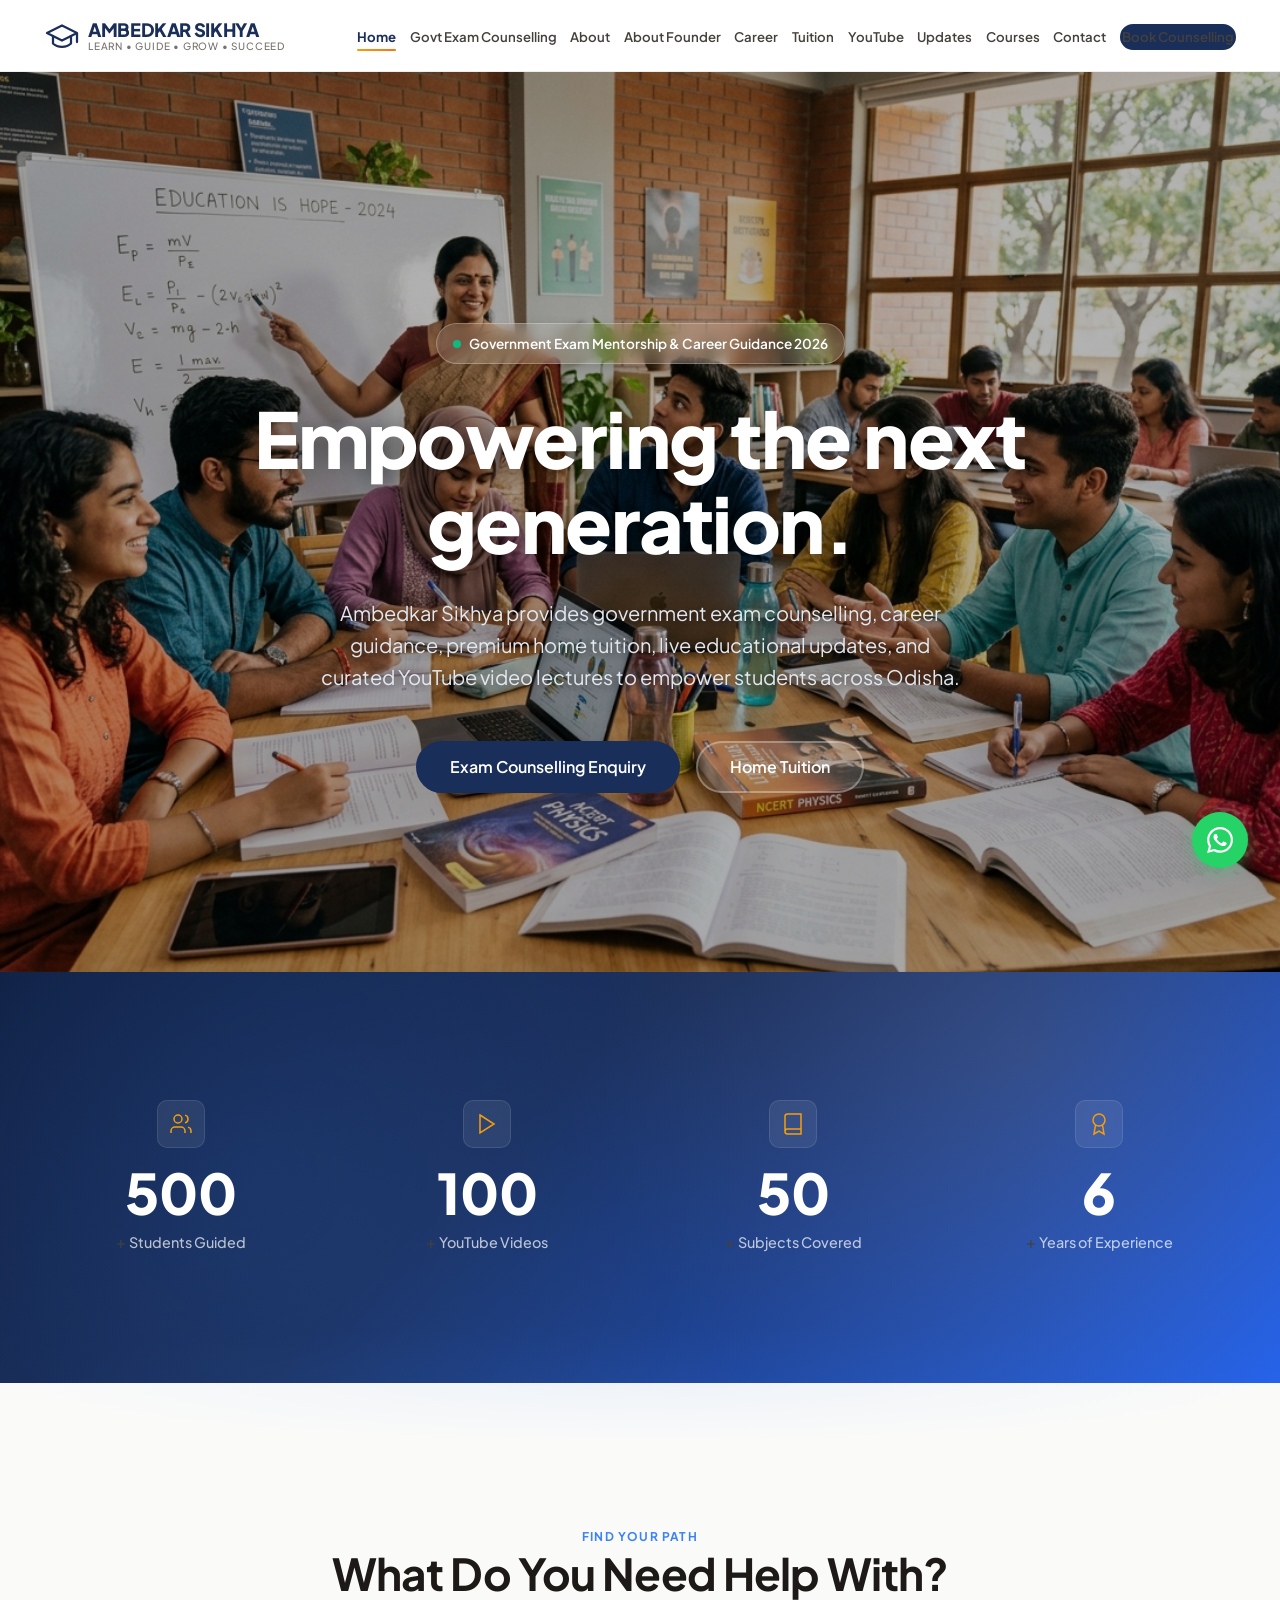
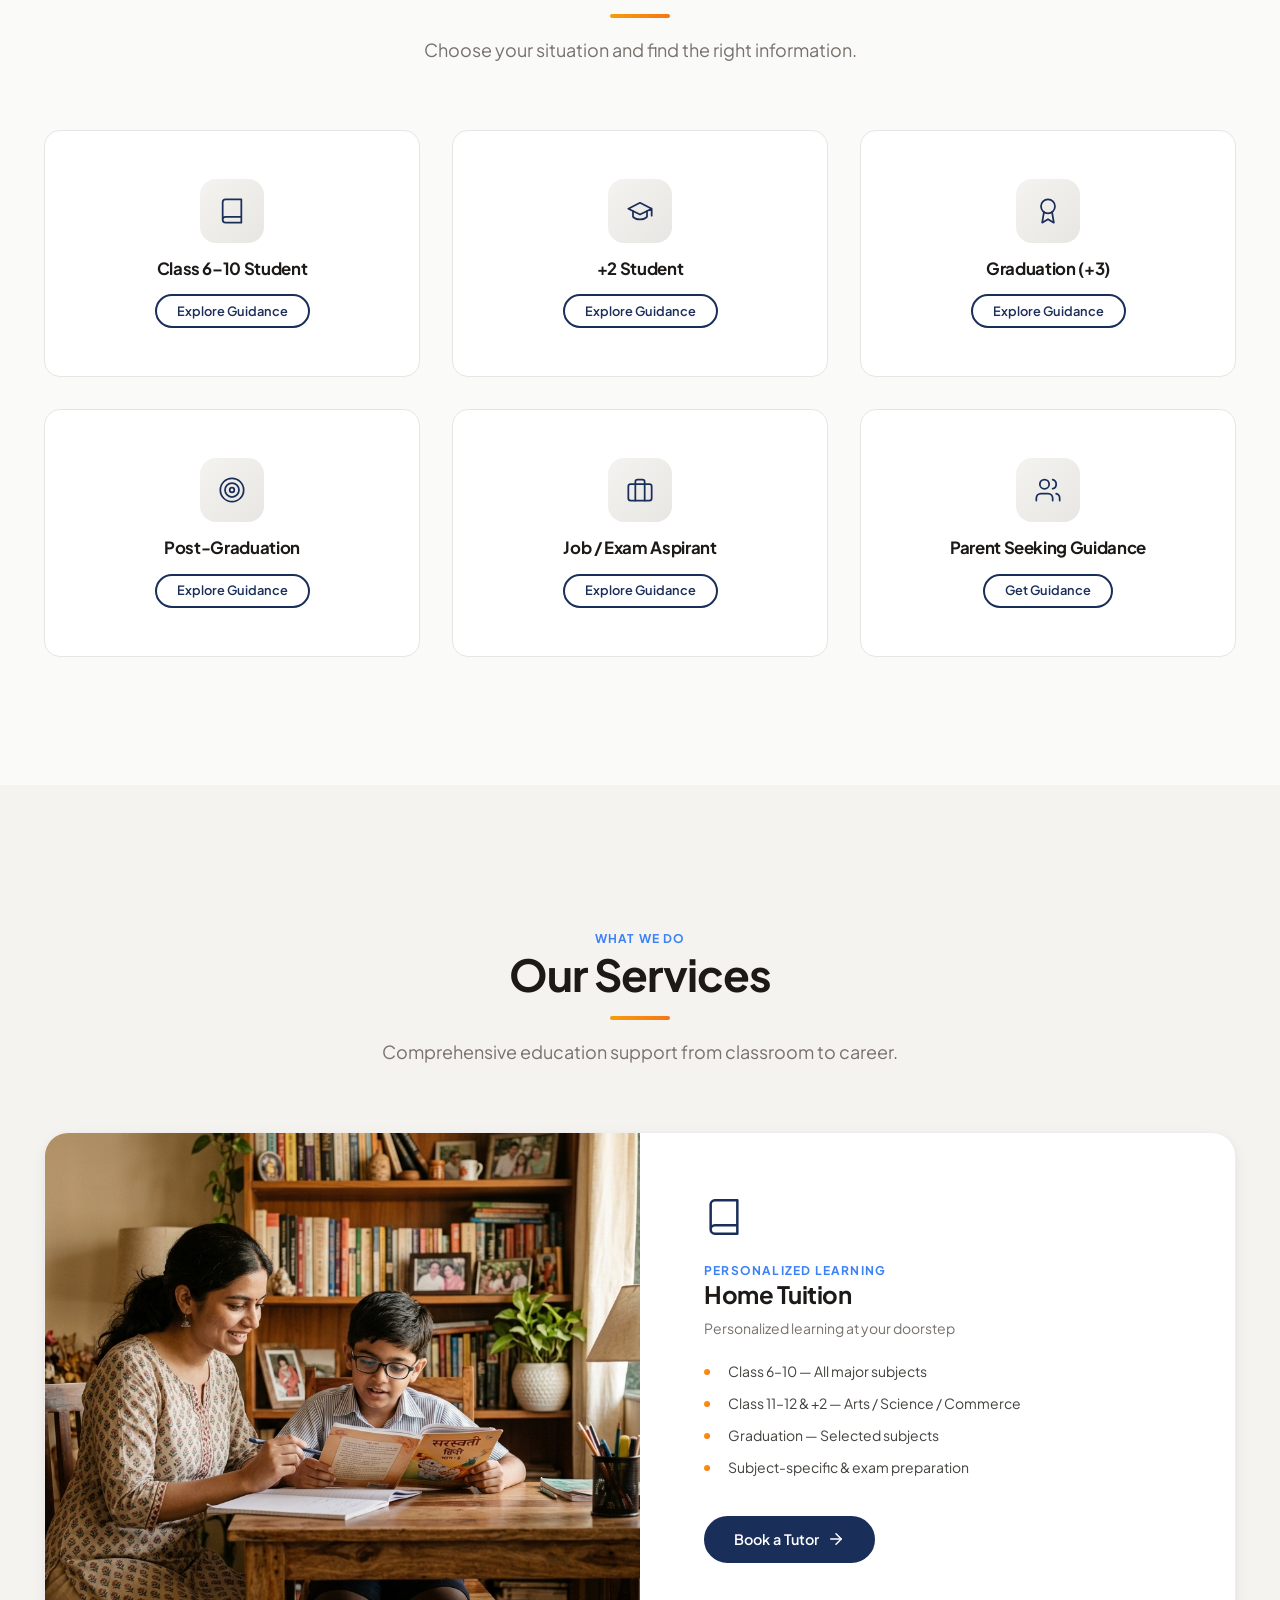
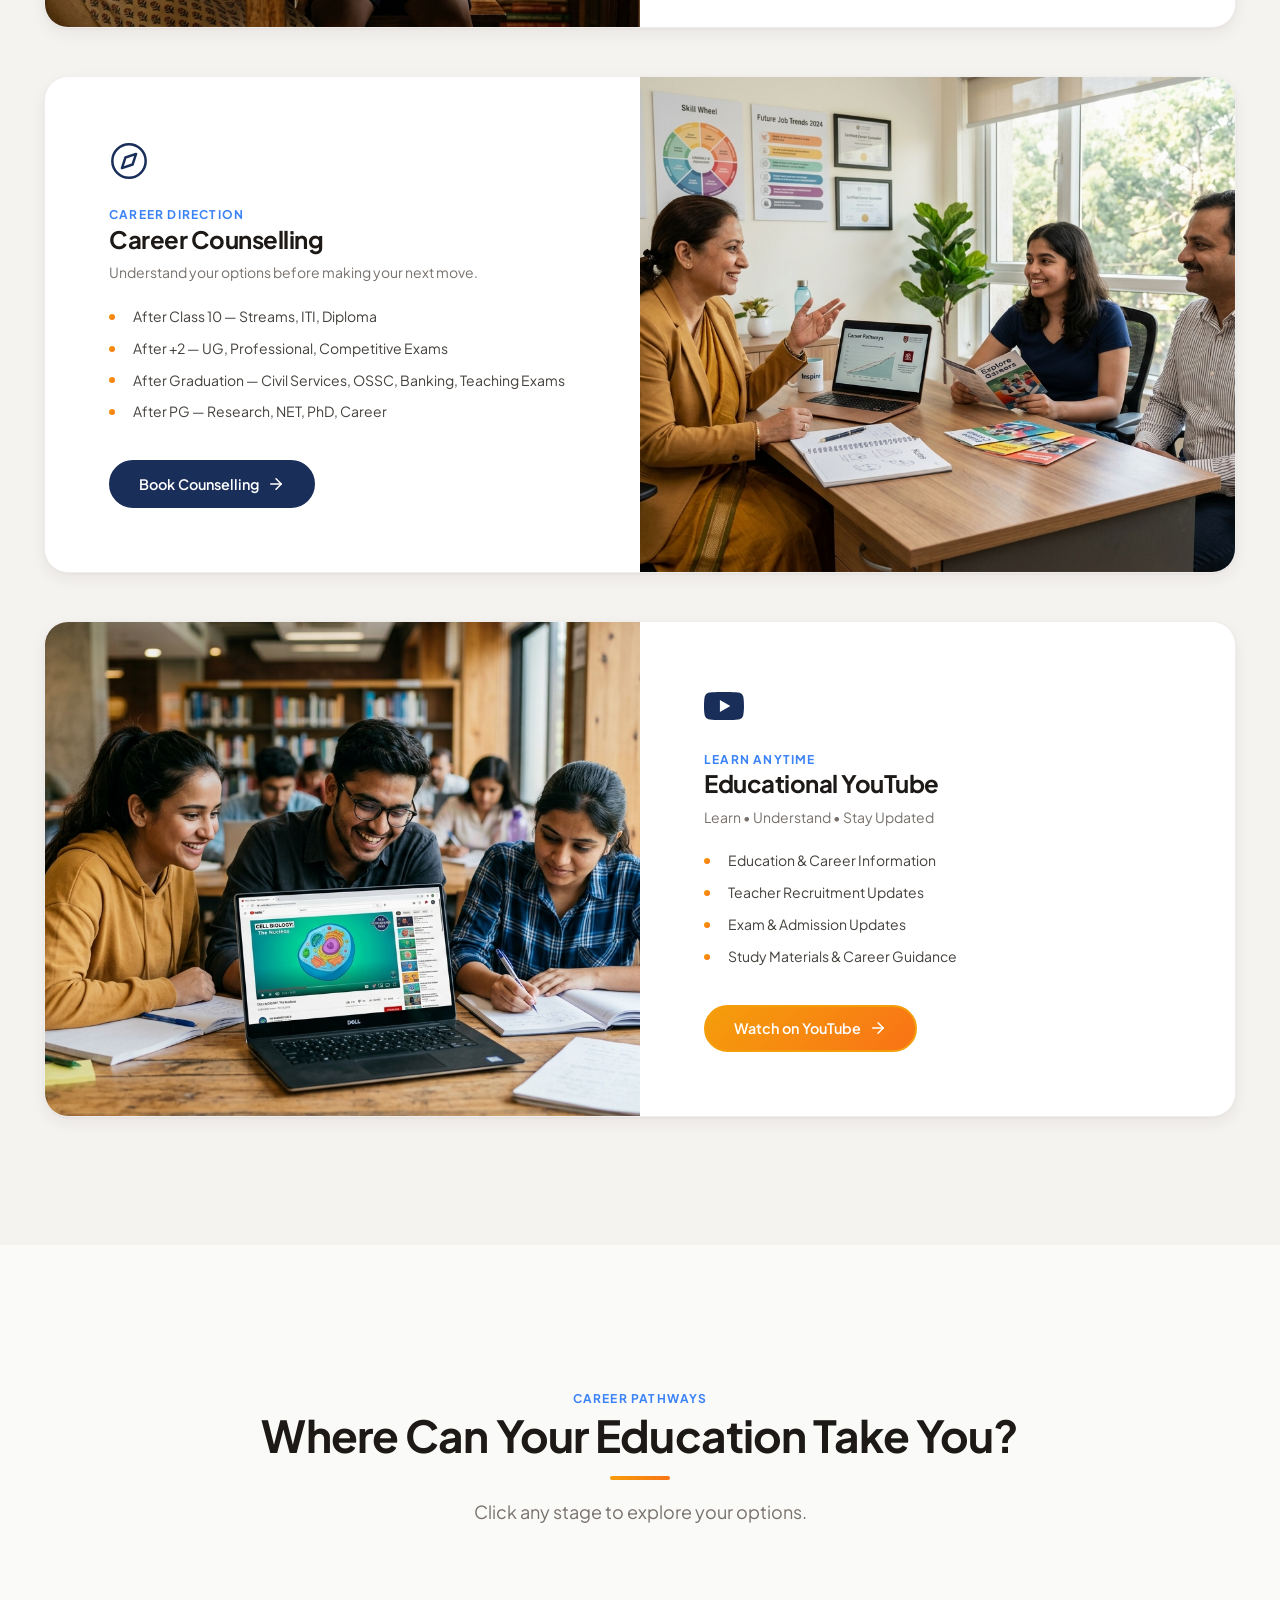
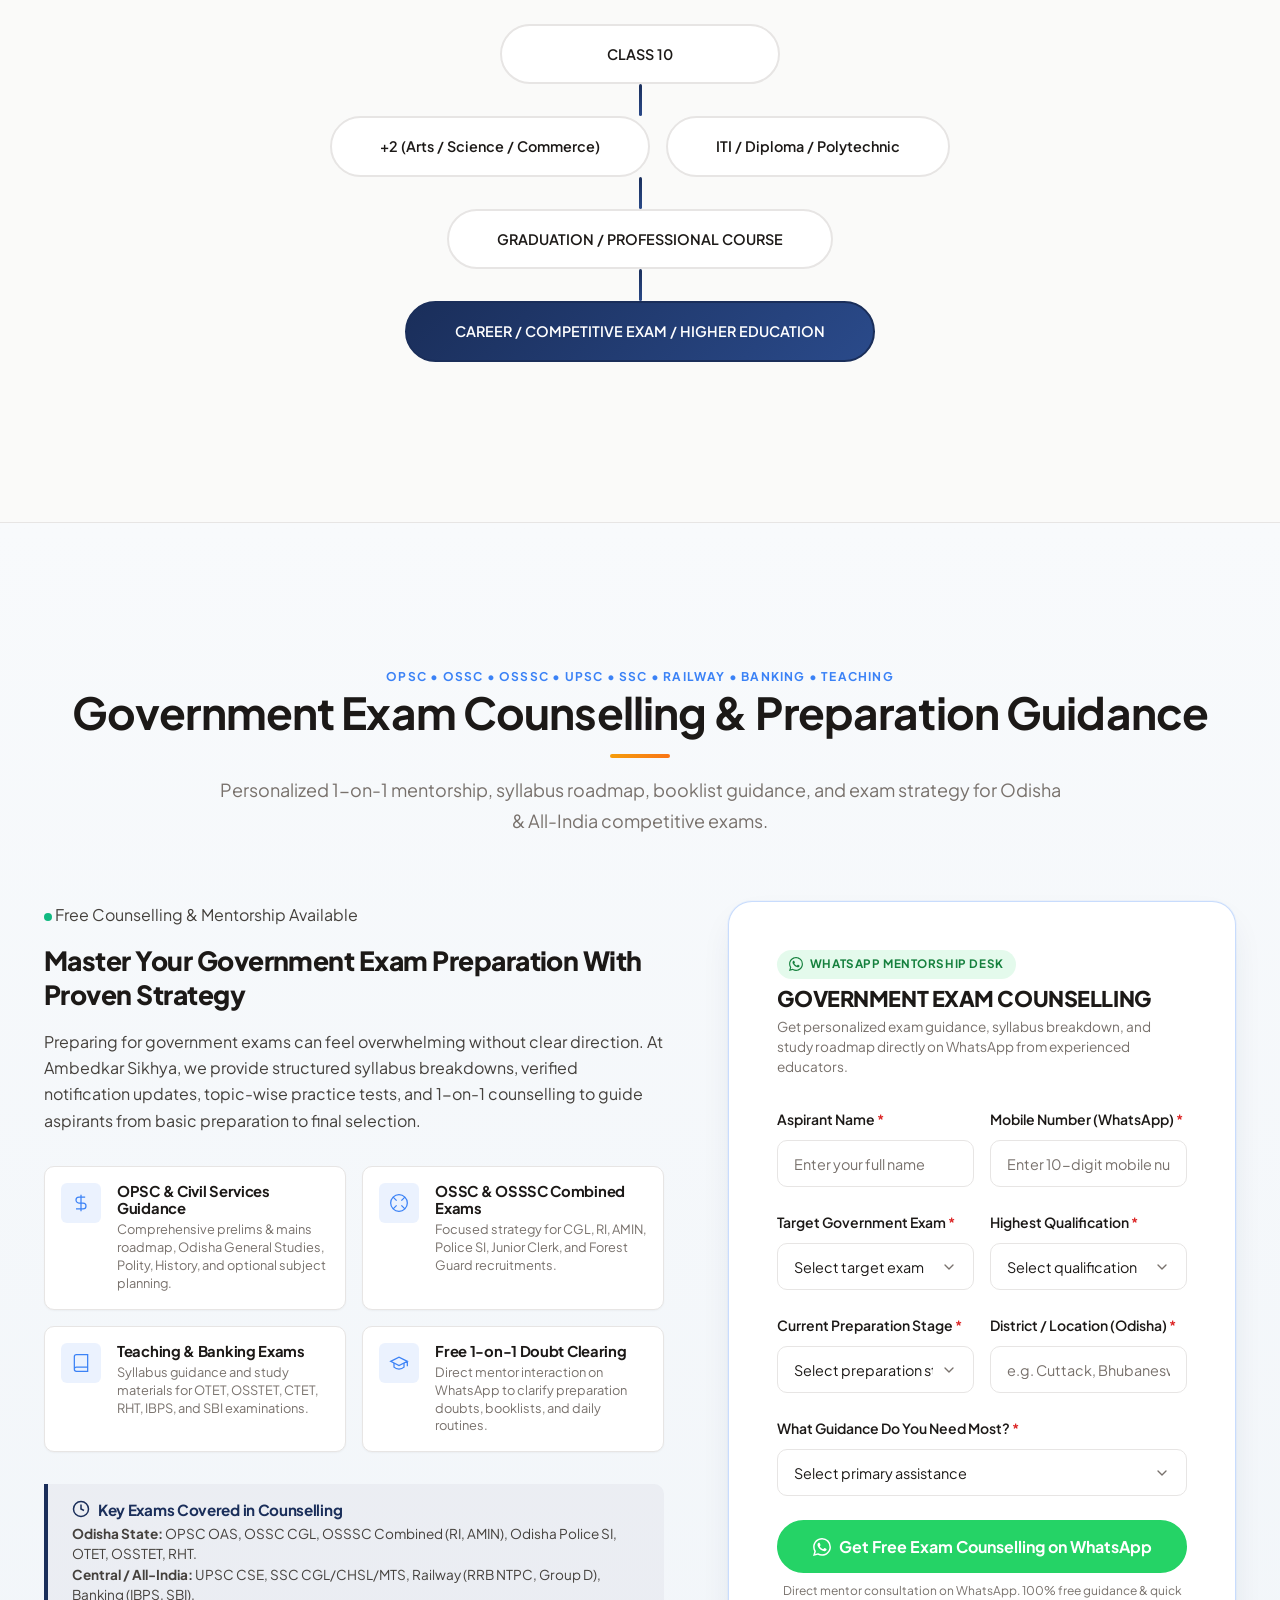
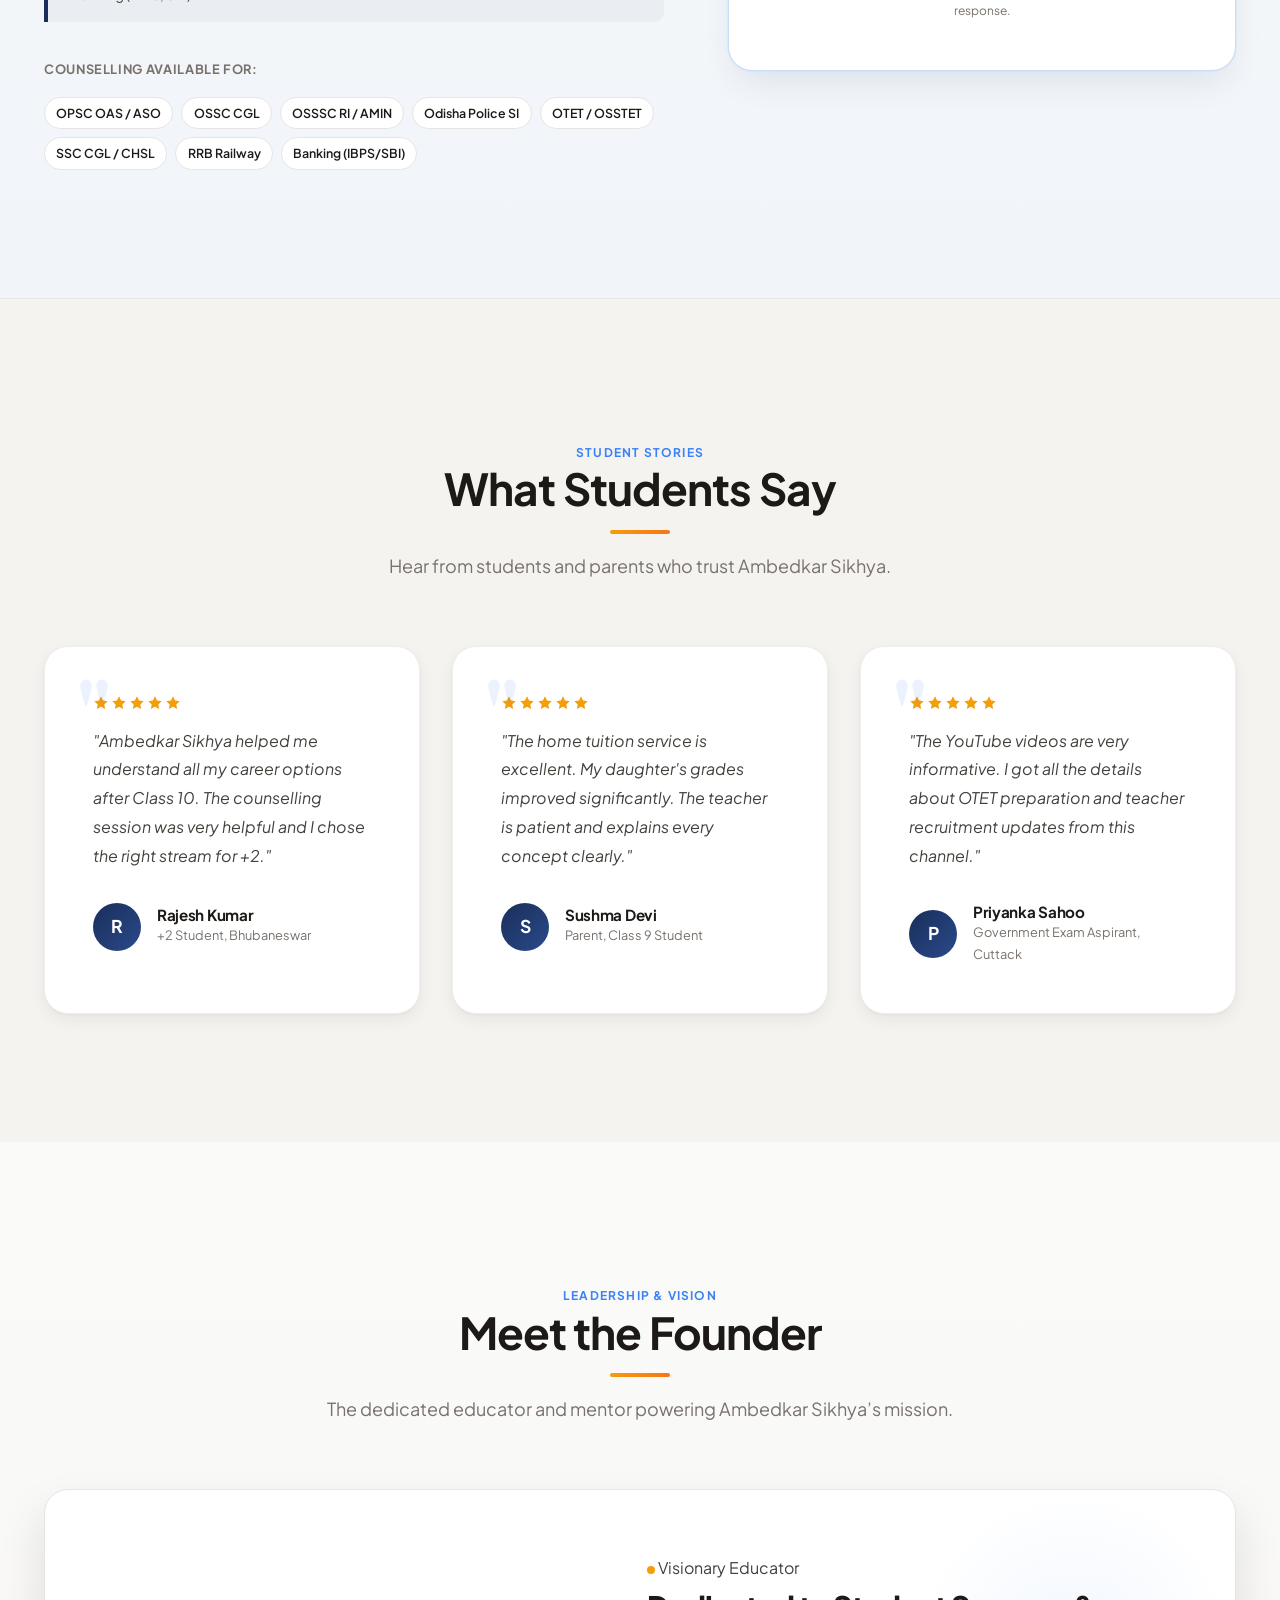
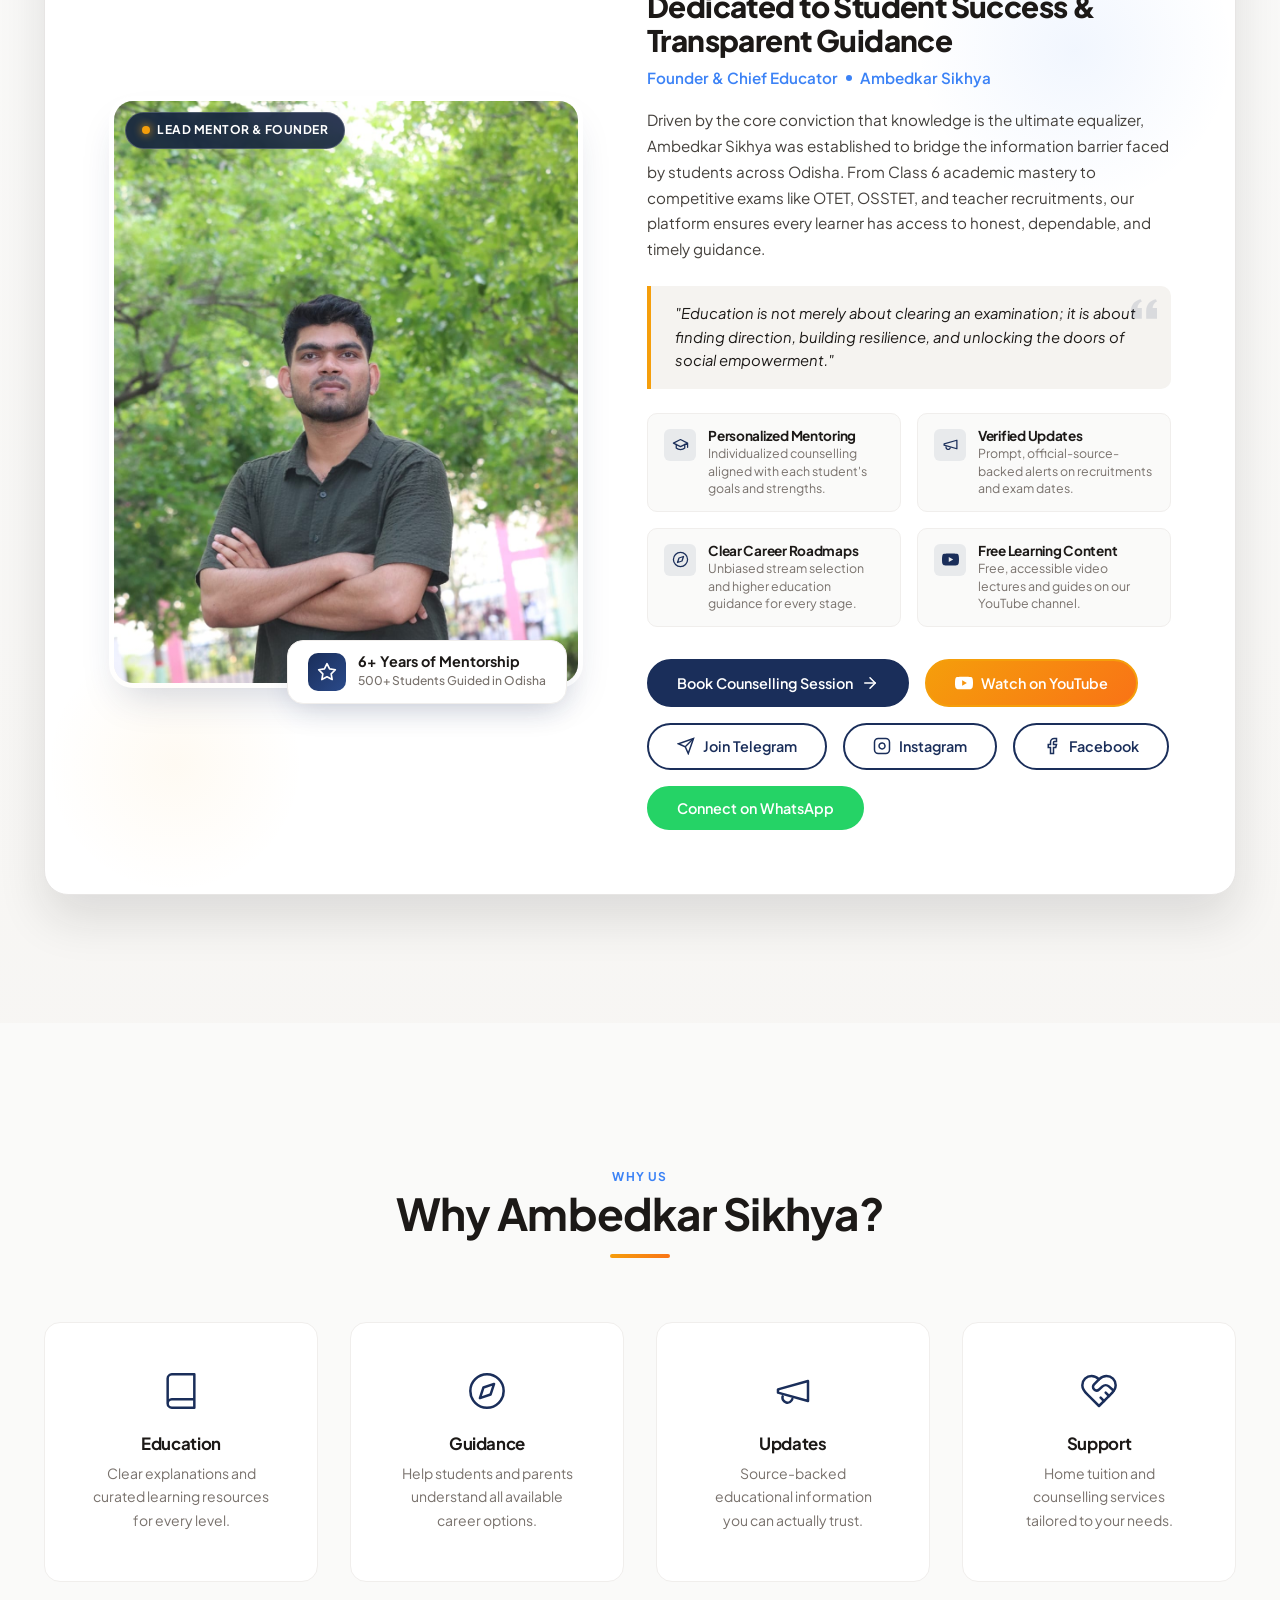
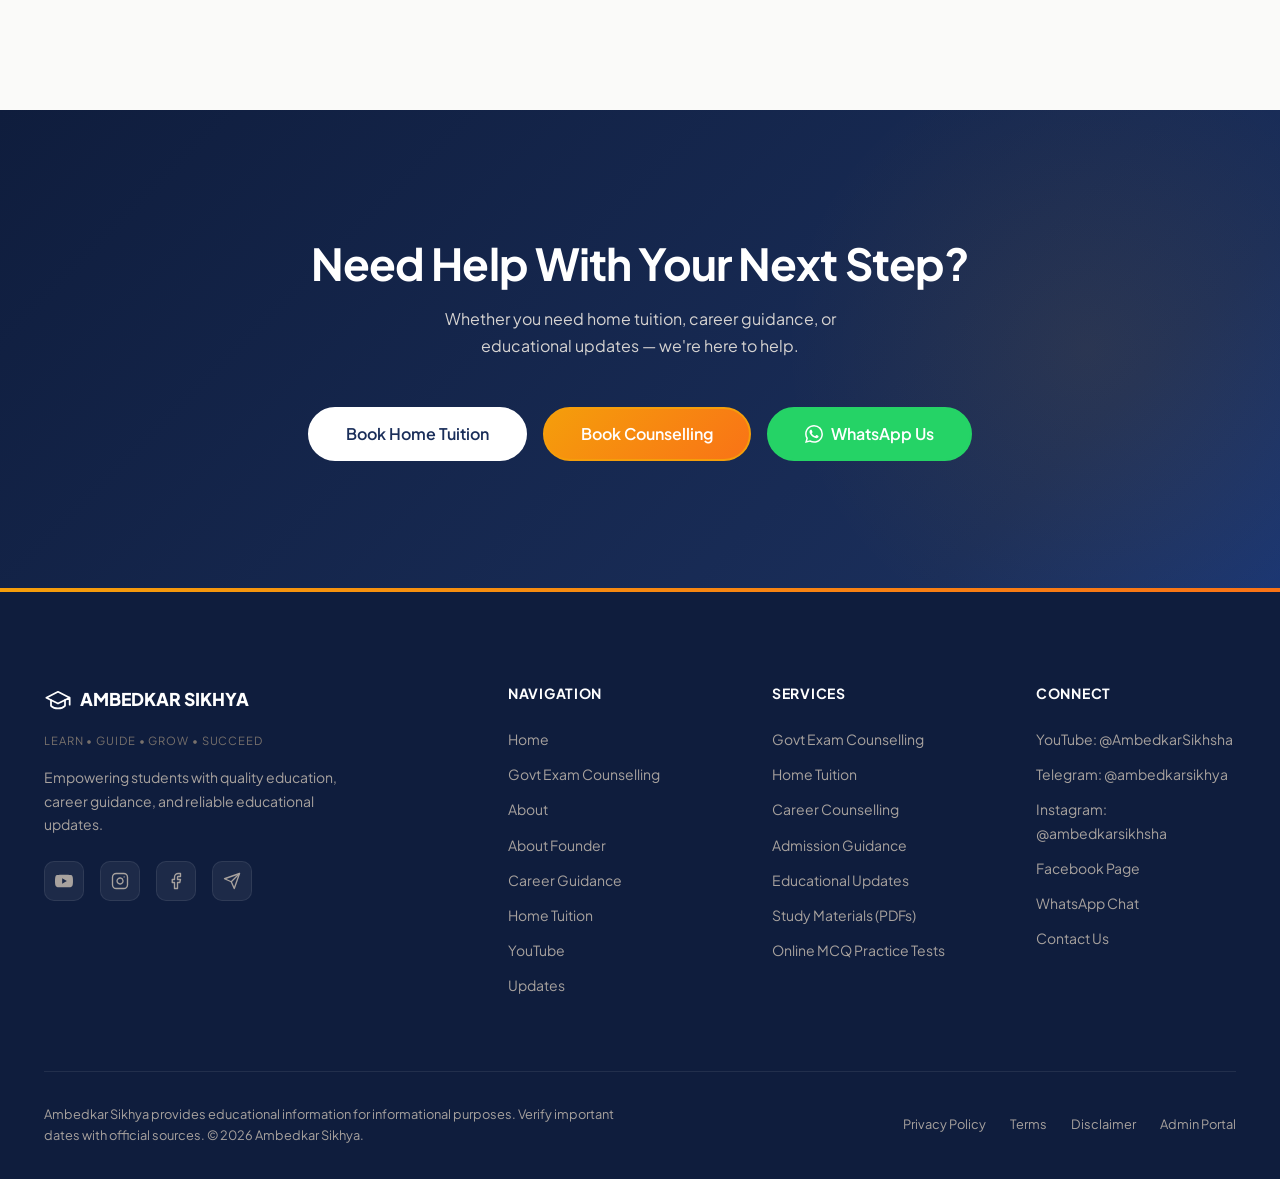
==== index.html @ 6ca5a820 "Add files via upload" ====
<!DOCTYPE html>
<html lang="en">

<head>
    <meta charset="UTF-8">
    <meta name="viewport" content="width=device-width, initial-scale=1.0">
    <title>Ambedkar Sikhya — Education. Guidance. Opportunity.</title>
    <meta name="description"
        content="Empowering students with quality education, personalized home tuition, career counselling and educational updates. Class 6 to Post-Graduation guidance.">
    <meta property="og:title" content="Ambedkar Sikhya — Education. Guidance. Opportunity.">
    <meta property="og:description"
        content="Empowering students with quality education, personalized home tuition, career counselling and educational updates.">
    <meta property="og:type" content="website">
    <link rel="icon" type="image/svg+xml"
        href="data:image/svg+xml,%3Csvg xmlns='http://www.w3.org/2000/svg' viewBox='0 0 24 24' fill='none' stroke='%231a2e5a' stroke-width='1.5'%3E%3Cpath d='M22 10v6M2 10l10-5 10 5-10 5z'/%3E%3Cpath d='M6 12v5c3 3 9 3 12 0v-5'/%3E%3C/svg%3E">
    <link rel="preconnect" href="https://fonts.googleapis.com">
    <link rel="preconnect" href="https://fonts.gstatic.com" crossorigin>
    <link
        href="https://fonts.googleapis.com/css2?family=Plus+Jakarta+Sans:wght@400;500;600;700;800&family=DM+Serif+Display&display=swap"
        rel="stylesheet">
    <link rel="stylesheet" href="style.css">
    <link rel="stylesheet" href="components.css">
    <link rel="stylesheet" href="responsive.css">
    <script type="application/ld+json">
    {
      "@context": "https://schema.org",
      "@type": "Organization",
      "name": "Ambedkar Sikhya",
      "url": "https://ambedkarsikhya.com",
      "description": "Educational and career-guidance platform dedicated to helping students make informed decisions.",
      "contactPoint": {
        "@type": "ContactPoint",
        "contactType": "customer service"
      }
    }
    </script>
</head>

<body>

    <!-- ——— HEADER ——— -->
    <header class="header">
        <div class="header-inner">
            <a href="index.html" class="logo" aria-label="Ambedkar Sikhya Home">
                <svg class="logo-icon" xmlns="http://www.w3.org/2000/svg" viewBox="0 0 24 24" fill="none"
                    stroke="currentColor" stroke-width="1.5" stroke-linecap="round" stroke-linejoin="round">
                    <path d="M22 10v6M2 10l10-5 10 5-10 5z" />
                    <path d="M6 12v5c3 3 9 3 12 0v-5" />
                </svg>
                <div class="logo-text">
                    <span class="logo-name">AMBEDKAR SIKHYA</span>
                    <span class="logo-tagline">Learn • Guide • Grow • Succeed</span>
                </div>
            </a>
            <nav class="nav">
                <ul class="nav-links">
                    <li><a href="index.html" class="active">Home</a></li>
                    <li><a href="#gov-exam-counselling">Govt Exam Counselling</a></li>
                    <li><a href="about.html">About</a></li>
                    <li><a href="#founder">About Founder</a></li>
                    <li><a href="career.html">Career</a></li>
                    <li><a href="tuition.html">Tuition</a></li>
                    <li><a href="youtube.html">YouTube</a></li>
                    <li><a href="updates.html">Updates</a></li>
                    <li><a href="courses.html">Courses</a></li>
                    <li><a href="contact.html">Contact</a></li>
                    <li class="nav-cta"><a href="counselling.html" class="btn btn-primary btn-sm">Book Counselling</a></li>
                    <li class="nav-whatsapp"><a href="https://wa.me/919090398780" target="_blank" rel="noopener"
                            class="btn btn-whatsapp btn-sm">WhatsApp Us</a></li>
                </ul>
                <button class="hamburger" aria-label="Open menu" aria-expanded="false">
                    <svg xmlns="http://www.w3.org/2000/svg" viewBox="0 0 24 24" fill="none" stroke="currentColor"
                        stroke-width="2" stroke-linecap="round" stroke-linejoin="round">
                        <line x1="4" x2="20" y1="12" y2="12" />
                        <line x1="4" x2="20" y1="6" y2="6" />
                        <line x1="4" x2="20" y1="18" y2="18" />
                    </svg>
                </button>
            </nav>
        </div>
    </header>

    <main>

        <!-- ——— HERO — Minimal Modern Style with Background Image ——— -->
        <section class="hero hero-minimal">
            <div class="hero-bg">
                <img src="hero-students.jpg"
                    alt="Students studying together in a modern learning environment" loading="eager">
            </div>
            <div class="hero-overlay"></div>
            <div class="container">
                <div class="pill">
                    <span
                        style="display:inline-block;width:8px;height:8px;border-radius:50%;background:#10b981;"></span>
                    Government Exam Mentorship & Career Guidance 2026
                </div>
                <h1>Empowering the next generation.</h1>
                <p class="desc">Ambedkar Sikhya provides government exam counselling, career guidance, premium home tuition,
                    live educational updates, and curated YouTube video lectures to empower students across Odisha.</p>
                <div class="btn-group" style="justify-content: center;">
                    <a href="#gov-exam-counselling" class="btn btn-primary btn-lg"
                        style="border-radius: 50px; padding: 1rem 2rem;">Exam Counselling Enquiry</a>
                    <a href="tuition.html" class="btn btn-secondary btn-lg"
                        style="border-radius: 50px; padding: 1rem 2rem; background: rgba(255,255,255,0.1); color: #fff; border-color: rgba(255,255,255,0.3); backdrop-filter: blur(4px);">Home
                        Tuition</a>
                </div>
            </div>
        </section>

        <!-- ——— STATS COUNTER ——— -->
        <section class="stats-section" id="stats-section">
            <div class="container">
                <div class="stats-grid reveal-stagger">
                    <div class="stat-item">
                        <div class="stat-icon">
                            <svg xmlns="http://www.w3.org/2000/svg" viewBox="0 0 24 24" fill="none"
                                stroke="currentColor" stroke-width="1.5">
                                <path d="M16 21v-2a4 4 0 0 0-4-4H6a4 4 0 0 0-4 4v2" />
                                <circle cx="9" cy="7" r="4" />
                                <path d="M22 21v-2a4 4 0 0 0-3-3.87" />
                                <path d="M16 3.13a4 4 0 0 1 0 7.75" />
                            </svg>
                        </div>
                        <span class="stat-number" data-target="500">0</span><span class="stat-suffix">+</span>
                        <span class="stat-label">Students Guided</span>
                    </div>
                    <div class="stat-item">
                        <div class="stat-icon">
                            <svg xmlns="http://www.w3.org/2000/svg" viewBox="0 0 24 24" fill="none"
                                stroke="currentColor" stroke-width="1.5">
                                <polygon points="5 3 19 12 5 21 5 3" />
                            </svg>
                        </div>
                        <span class="stat-number" data-target="100">0</span><span class="stat-suffix">+</span>
                        <span class="stat-label">YouTube Videos</span>
                    </div>
                    <div class="stat-item">
                        <div class="stat-icon">
                            <svg xmlns="http://www.w3.org/2000/svg" viewBox="0 0 24 24" fill="none"
                                stroke="currentColor" stroke-width="1.5">
                                <path d="M4 19.5v-15A2.5 2.5 0 0 1 6.5 2H20v20H6.5a2.5 2.5 0 0 1 0-5H20" />
                            </svg>
                        </div>
                        <span class="stat-number" data-target="50">0</span><span class="stat-suffix">+</span>
                        <span class="stat-label">Subjects Covered</span>
                    </div>
                    <div class="stat-item">
                        <div class="stat-icon">
                            <svg xmlns="http://www.w3.org/2000/svg" viewBox="0 0 24 24" fill="none"
                                stroke="currentColor" stroke-width="1.5">
                                <circle cx="12" cy="8" r="6" />
                                <path d="M15.477 12.89 17 22l-5-3-5 3 1.523-9.11" />
                            </svg>
                        </div>
                        <span class="stat-number" data-target="6">0</span><span class="stat-suffix">+</span>
                        <span class="stat-label">Years of Experience</span>
                    </div>
                </div>
            </div>
        </section>

        <!-- ——— WHAT DO YOU NEED HELP WITH? ——— -->
        <section class="section section--decorated">
            <div class="container">
                <div class="section-header reveal">
                    <p class="overline">Find Your Path</p>
                    <h2>What Do You Need Help With?</h2>
                    <p class="lead">Choose your situation and find the right information.</p>
                </div>
                <div class="grid grid--3 reveal-stagger">
                    <a href="career.html" class="help-card">
                        <div class="help-icon">
                            <svg xmlns="http://www.w3.org/2000/svg" viewBox="0 0 24 24" fill="none"
                                stroke="currentColor" stroke-width="1.5" stroke-linecap="round" stroke-linejoin="round">
                                <path d="M4 19.5v-15A2.5 2.5 0 0 1 6.5 2H20v20H6.5a2.5 2.5 0 0 1 0-5H20" />
                            </svg>
                        </div>
                        <h3>Class 6–10 Student</h3>
                        <span class="btn btn-sm btn-secondary">Explore Guidance</span>
                    </a>
                    <a href="career.html" class="help-card">
                        <div class="help-icon">
                            <svg xmlns="http://www.w3.org/2000/svg" viewBox="0 0 24 24" fill="none"
                                stroke="currentColor" stroke-width="1.5" stroke-linecap="round" stroke-linejoin="round">
                                <path d="M22 10v6M2 10l10-5 10 5-10 5z" />
                                <path d="M6 12v5c3 3 9 3 12 0v-5" />
                            </svg>
                        </div>
                        <h3>+2 Student</h3>
                        <span class="btn btn-sm btn-secondary">Explore Guidance</span>
                    </a>
                    <a href="career.html" class="help-card">
                        <div class="help-icon">
                            <svg xmlns="http://www.w3.org/2000/svg" viewBox="0 0 24 24" fill="none"
                                stroke="currentColor" stroke-width="1.5" stroke-linecap="round" stroke-linejoin="round">
                                <circle cx="12" cy="8" r="6" />
                                <path d="M15.477 12.89 17 22l-5-3-5 3 1.523-9.11" />
                            </svg>
                        </div>
                        <h3>Graduation (+3)</h3>
                        <span class="btn btn-sm btn-secondary">Explore Guidance</span>
                    </a>
                    <a href="career.html" class="help-card">
                        <div class="help-icon">
                            <svg xmlns="http://www.w3.org/2000/svg" viewBox="0 0 24 24" fill="none"
                                stroke="currentColor" stroke-width="1.5" stroke-linecap="round" stroke-linejoin="round">
                                <circle cx="12" cy="12" r="10" />
                                <circle cx="12" cy="12" r="6" />
                                <circle cx="12" cy="12" r="2" />
                            </svg>
                        </div>
                        <h3>Post-Graduation</h3>
                        <span class="btn btn-sm btn-secondary">Explore Guidance</span>
                    </a>
                    <a href="updates.html" class="help-card">
                        <div class="help-icon">
                            <svg xmlns="http://www.w3.org/2000/svg" viewBox="0 0 24 24" fill="none"
                                stroke="currentColor" stroke-width="1.5" stroke-linecap="round" stroke-linejoin="round">
                                <rect width="20" height="14" x="2" y="7" rx="2" ry="2" />
                                <path d="M16 21V5a2 2 0 0 0-2-2h-4a2 2 0 0 0-2 2v16" />
                            </svg>
                        </div>
                        <h3>Job / Exam Aspirant</h3>
                        <span class="btn btn-sm btn-secondary">Explore Guidance</span>
                    </a>
                    <a href="counselling.html" class="help-card">
                        <div class="help-icon">
                            <svg xmlns="http://www.w3.org/2000/svg" viewBox="0 0 24 24" fill="none"
                                stroke="currentColor" stroke-width="1.5" stroke-linecap="round" stroke-linejoin="round">
                                <path d="M16 21v-2a4 4 0 0 0-4-4H6a4 4 0 0 0-4 4v2" />
                                <circle cx="9" cy="7" r="4" />
                                <path d="M22 21v-2a4 4 0 0 0-3-3.87" />
                                <path d="M16 3.13a4 4 0 0 1 0 7.75" />
                            </svg>
                        </div>
                        <h3>Parent Seeking Guidance</h3>
                        <span class="btn btn-sm btn-secondary">Get Guidance</span>
                    </a>
                </div>
            </div>
        </section>

        <!-- ——— OUR SERVICES ——— -->
        <section class="section section--alt">
            <div class="container">
                <div class="section-header reveal">
                    <p class="overline">What We Do</p>
                    <h2>Our Services</h2>
                    <p class="lead">Comprehensive education support from classroom to career.</p>
                </div>

                <div style="display: flex; flex-direction: column; gap: var(--space-2xl);">
                    <!-- Service 1: Tuition -->
                    <div class="service-card reveal">
                        <div class="service-card-image">
                            <img src="tuition-scene.jpg"
                                alt="Teacher helping a student with studies at home" loading="lazy">
                        </div>
                        <div class="service-card-body">
                            <svg class="card-icon" xmlns="http://www.w3.org/2000/svg" viewBox="0 0 24 24" fill="none"
                                stroke="currentColor" stroke-width="1.5" stroke-linecap="round" stroke-linejoin="round">
                                <path d="M4 19.5v-15A2.5 2.5 0 0 1 6.5 2H20v20H6.5a2.5 2.5 0 0 1 0-5H20" />
                            </svg>
                            <p class="overline">Personalized Learning</p>
                            <h3 class="card-title" style="font-size: 1.5rem;">Home Tuition</h3>
                            <p class="card-subtitle">Personalized learning at your doorstep</p>
                            <div class="card-text">
                                <ul>
                                    <li>Class 6–10 — All major subjects</li>
                                    <li>Class 11–12 & +2 — Arts / Science / Commerce</li>
                                    <li>Graduation — Selected subjects</li>
                                    <li>Subject-specific & exam preparation</li>
                                </ul>
                            </div>
                            <div class="mt-xl">
                                <a href="tuition.html" class="btn btn-primary">Book a Tutor <svg
                                        xmlns="http://www.w3.org/2000/svg" width="16" height="16" viewBox="0 0 24 24"
                                        fill="none" stroke="currentColor" stroke-width="2" stroke-linecap="round"
                                        stroke-linejoin="round">
                                        <path d="M5 12h14" />
                                        <path d="m12 5 7 7-7 7" />
                                    </svg></a>
                            </div>
                        </div>
                    </div>

                    <!-- Service 2: Counselling -->
                    <div class="service-card reveal">
                        <div class="service-card-image">
                            <img src="counselling-session.jpg"
                                alt="Career counselling session with a student and parent" loading="lazy">
                        </div>
                        <div class="service-card-body">
                            <svg class="card-icon" xmlns="http://www.w3.org/2000/svg" viewBox="0 0 24 24" fill="none"
                                stroke="currentColor" stroke-width="1.5" stroke-linecap="round" stroke-linejoin="round">
                                <circle cx="12" cy="12" r="10" />
                                <polygon points="16.24 7.76 14.12 14.12 7.76 16.24 9.88 9.88 16.24 7.76" />
                            </svg>
                            <p class="overline">Career Direction</p>
                            <h3 class="card-title" style="font-size: 1.5rem;">Career Counselling</h3>
                            <p class="card-subtitle">Understand your options before making your next move.</p>
                            <div class="card-text">
                                <ul>
                                    <li>After Class 10 — Streams, ITI, Diploma</li>
                                    <li>After +2 — UG, Professional, Competitive Exams</li>
                                    <li>After Graduation — Civil Services, OSSC, Banking, Teaching Exams</li>
                                    <li>After PG — Research, NET, PhD, Career</li>
                                </ul>
                            </div>
                            <div class="mt-xl">
                                <a href="counselling.html" class="btn btn-primary">Book Counselling <svg
                                        xmlns="http://www.w3.org/2000/svg" width="16" height="16" viewBox="0 0 24 24"
                                        fill="none" stroke="currentColor" stroke-width="2" stroke-linecap="round"
                                        stroke-linejoin="round">
                                        <path d="M5 12h14" />
                                        <path d="m12 5 7 7-7 7" />
                                    </svg></a>
                            </div>
                        </div>
                    </div>

                    <!-- Service 3: YouTube -->
                    <div class="service-card reveal">
                        <div class="service-card-image">
                            <img src="youtube-learning.jpg"
                                alt="Students learning from educational video content" loading="lazy">
                        </div>
                        <div class="service-card-body">
                            <svg class="card-icon" xmlns="http://www.w3.org/2000/svg" viewBox="0 0 24 24"
                                fill="currentColor">
                                <path
                                    d="M23.498 6.186a3.016 3.016 0 0 0-2.122-2.136C19.505 3.545 12 3.545 12 3.545s-7.505 0-9.377.505A3.017 3.017 0 0 0 .502 6.186C0 8.07 0 12 0 12s0 3.93.502 5.814a3.016 3.016 0 0 0 2.122 2.136c1.871.505 9.376.505 9.376.505s7.505 0 9.377-.505a3.015 3.015 0 0 0 2.122-2.136C24 15.93 24 12 24 12s0-3.93-.502-5.814zM9.545 15.568V8.432L15.818 12l-6.273 3.568z" />
                            </svg>
                            <p class="overline">Learn Anytime</p>
                            <h3 class="card-title" style="font-size: 1.5rem;">Educational YouTube</h3>
                            <p class="card-subtitle">Learn • Understand • Stay Updated</p>
                            <div class="card-text">
                                <ul>
                                    <li>Education & Career Information</li>
                                    <li>Teacher Recruitment Updates</li>
                                    <li>Exam & Admission Updates</li>
                                    <li>Study Materials & Career Guidance</li>
                                </ul>
                            </div>
                            <div class="mt-xl">
                                <a href="youtube.html" class="btn btn-accent">Watch on YouTube <svg
                                        xmlns="http://www.w3.org/2000/svg" width="16" height="16" viewBox="0 0 24 24"
                                        fill="none" stroke="currentColor" stroke-width="2" stroke-linecap="round"
                                        stroke-linejoin="round">
                                        <path d="M5 12h14" />
                                        <path d="m12 5 7 7-7 7" />
                                    </svg></a>
                            </div>
                        </div>
                    </div>
                </div>
            </div>
        </section>

        <!-- ——— CAREER PATHWAY PREVIEW ——— -->
        <section class="section">
            <div class="container">
                <div class="section-header reveal">
                    <p class="overline">Career Pathways</p>
                    <h2>Where Can Your Education Take You?</h2>
                    <p class="lead">Click any stage to explore your options.</p>
                </div>
                <div class="pathway reveal">
                    <a href="career.html" class="pathway-node">CLASS 10</a>
                    <div class="pathway-connector"></div>
                    <div class="pathway-branch">
                        <a href="career.html" class="pathway-node">+2 (Arts / Science / Commerce)</a>
                        <a href="career.html" class="pathway-node">ITI / Diploma / Polytechnic</a>
                    </div>
                    <div class="pathway-connector"></div>
                    <a href="career.html" class="pathway-node">GRADUATION / PROFESSIONAL COURSE</a>
                    <div class="pathway-connector"></div>
                    <a href="career.html" class="pathway-node"
                        style="background: var(--gradient-primary); color: #fff; border-color: var(--color-primary);">CAREER
                        / COMPETITIVE EXAM / HIGHER EDUCATION</a>
                </div>
            </div>
        </section>

        <!-- ——— GOVERNMENT EXAM COUNSELLING SECTION & ENQUIRY FORM ——— -->
        <section class="section gov-exam-section" id="gov-exam-counselling">
            <div class="container">
                <div class="section-header reveal">
                    <p class="overline">OPSC • OSSC • OSSSC • UPSC • SSC • Railway • Banking • Teaching</p>
                    <h2>Government Exam Counselling & Preparation Guidance</h2>
                    <p class="lead">Personalized 1-on-1 mentorship, syllabus roadmap, booklist guidance, and exam strategy for Odisha & All-India competitive exams.</p>
                </div>

                <div class="bed-grid reveal">
                    <!-- Left Column: Details & Mentorship Highlights -->
                    <div class="bed-info-col">
                        <div class="pill" style="margin-bottom: var(--space-md);">
                            <span style="display:inline-block;width:8px;height:8px;border-radius:50%;background:#10b981;"></span>
                            Free Counselling & Mentorship Available
                        </div>
                        <h3 style="font-size: 1.65rem; font-weight: 800; color: var(--color-heading); line-height: 1.3; margin-bottom: var(--space-md);">
                            Master Your Government Exam Preparation With Proven Strategy
                        </h3>
                        <p style="color: var(--color-text); line-height: 1.65; margin-bottom: var(--space-lg);">
                            Preparing for government exams can feel overwhelming without clear direction. At Ambedkar Sikhya, we provide structured syllabus breakdowns, verified notification updates, topic-wise practice tests, and 1-on-1 counselling to guide aspirants from basic preparation to final selection.
                        </p>

                        <!-- Highlights Grid -->
                        <div class="bed-highlights-list">
                            <div class="bed-highlight-card">
                                <div class="bed-highlight-icon">
                                    <svg xmlns="http://www.w3.org/2000/svg" viewBox="0 0 24 24" fill="none" stroke="currentColor" stroke-width="1.5">
                                        <path d="M12 2v20M17 5H9.5a3.5 3.5 0 0 0 0 7h5a3.5 3.5 0 0 1 0 7H6" />
                                    </svg>
                                </div>
                                <div>
                                    <h4>OPSC & Civil Services Guidance</h4>
                                    <p>Comprehensive prelims & mains roadmap, Odisha General Studies, Polity, History, and optional subject planning.</p>
                                </div>
                            </div>
                            <div class="bed-highlight-card">
                                <div class="bed-highlight-icon">
                                    <svg xmlns="http://www.w3.org/2000/svg" viewBox="0 0 24 24" fill="none" stroke="currentColor" stroke-width="1.5">
                                        <circle cx="12" cy="12" r="10" />
                                        <path d="m4.93 4.93 4.24 4.24" />
                                        <path d="m14.83 9.17 4.24-4.24" />
                                        <path d="m14.83 14.83 4.24 4.24" />
                                        <path d="m9.17 14.83-4.24 4.24" />
                                    </svg>
                                </div>
                                <div>
                                    <h4>OSSC & OSSSC Combined Exams</h4>
                                    <p>Focused strategy for CGL, RI, AMIN, Police SI, Junior Clerk, and Forest Guard recruitments.</p>
                                </div>
                            </div>
                            <div class="bed-highlight-card">
                                <div class="bed-highlight-icon">
                                    <svg xmlns="http://www.w3.org/2000/svg" viewBox="0 0 24 24" fill="none" stroke="currentColor" stroke-width="1.5">
                                        <path d="M4 19.5v-15A2.5 2.5 0 0 1 6.5 2H20v20H6.5a2.5 2.5 0 0 1 0-5H20" />
                                    </svg>
                                </div>
                                <div>
                                    <h4>Teaching & Banking Exams</h4>
                                    <p>Syllabus guidance and study materials for OTET, OSSTET, CTET, RHT, IBPS, and SBI examinations.</p>
                                </div>
                            </div>
                            <div class="bed-highlight-card">
                                <div class="bed-highlight-icon">
                                    <svg xmlns="http://www.w3.org/2000/svg" viewBox="0 0 24 24" fill="none" stroke="currentColor" stroke-width="1.5">
                                        <path d="M22 10v6M2 10l10-5 10 5-10 5z" />
                                        <path d="M6 12v5c3 3 9 3 12 0v-5" />
                                    </svg>
                                </div>
                                <div>
                                    <h4>Free 1-on-1 Doubt Clearing</h4>
                                    <p>Direct mentor interaction on WhatsApp to clarify preparation doubts, booklists, and daily routines.</p>
                                </div>
                            </div>
                        </div>

                        <!-- Focus Exams Box -->
                        <div class="bed-eligibility-box">
                            <h4>
                                <svg xmlns="http://www.w3.org/2000/svg" width="18" height="18" viewBox="0 0 24 24" fill="none" stroke="currentColor" stroke-width="2">
                                    <circle cx="12" cy="12" r="10" />
                                    <polyline points="12 6 12 12 16 14" />
                                </svg>
                                Key Exams Covered in Counselling
                            </h4>
                            <p>
                                <strong>Odisha State:</strong> OPSC OAS, OSSC CGL, OSSSC Combined (RI, AMIN), Odisha Police SI, OTET, OSSTET, RHT.<br>
                                <strong>Central / All-India:</strong> UPSC CSE, SSC CGL/CHSL/MTS, Railway (RRB NTPC, Group D), Banking (IBPS, SBI).
                            </p>
                        </div>

                        <!-- Exam Badges Strip -->
                        <div style="margin-top: var(--space-lg);">
                            <span style="font-size: 0.8rem; font-weight: 700; text-transform: uppercase; letter-spacing: 0.05em; color: var(--color-text-light);">Counselling Available For:</span>
                            <div class="bed-tags-strip">
                                <span class="bed-tag">OPSC OAS / ASO</span>
                                <span class="bed-tag">OSSC CGL</span>
                                <span class="bed-tag">OSSSC RI / AMIN</span>
                                <span class="bed-tag">Odisha Police SI</span>
                                <span class="bed-tag">OTET / OSSTET</span>
                                <span class="bed-tag">SSC CGL / CHSL</span>
                                <span class="bed-tag">RRB Railway</span>
                                <span class="bed-tag">Banking (IBPS/SBI)</span>
                            </div>
                        </div>
                    </div>

                    <!-- Right Column: Counselling Form Card -->
                    <div class="bed-form-col">
                        <div class="bed-form-card">
                            <span class="bed-form-badge">
                                <svg xmlns="http://www.w3.org/2000/svg" width="14" height="14" viewBox="0 0 24 24" fill="currentColor">
                                    <path d="M17.472 14.382c-.297-.149-1.758-.867-2.03-.967-.273-.099-.471-.148-.67.15-.197.297-.767.966-.94 1.164-.173.199-.347.223-.644.075-.297-.15-1.255-.463-2.39-1.475-.883-.788-1.48-1.761-1.653-2.059-.173-.297-.018-.458.13-.606.134-.133.298-.347.446-.52.149-.174.198-.298.298-.497.099-.198.05-.371-.025-.52-.075-.149-.669-1.612-.916-2.207-.242-.579-.487-.5-.669-.51-.173-.008-.371-.01-.57-.01-.198 0-.52.074-.792.372-.272.297-1.04 1.016-1.04 2.479 0 1.462 1.065 2.875 1.213 3.074.149.198 2.096 3.2 5.077 4.487.709.306 1.262.489 1.694.625.712.227 1.36.195 1.871.118.571-.085 1.758-.719 2.006-1.413.248-.694.248-1.289.173-1.413-.074-.124-.272-.198-.57-.347m-5.421 7.403h-.004a9.87 9.87 0 01-5.031-1.378l-.361-.214-3.741.982.998-3.648-.235-.374a9.86 9.86 0 01-1.51-5.26c.001-5.45 4.436-9.884 9.888-9.884 2.64 0 5.122 1.03 6.988 2.898a9.825 9.825 0 012.893 6.994c-.003 5.45-4.437 9.884-9.885 9.884m8.413-18.297A11.815 11.815 0 0012.05 0C5.495 0 .16 5.335.157 11.892c0 2.096.547 4.142 1.588 5.945L.057 24l6.305-1.654a11.882 11.882 0 005.683 1.448h.005c6.554 0 11.89-5.335 11.893-11.893a11.821 11.821 0 00-3.48-8.413z" />
                                </svg>
                                WhatsApp Mentorship Desk
                            </span>
                            <h3>GOVERNMENT EXAM COUNSELLING</h3>
                            <p class="bed-form-desc">Get personalized exam guidance, syllabus breakdown, and study roadmap directly on WhatsApp from experienced educators.</p>

                            <form id="gov-exam-counselling-form" data-whatsapp="true" data-purpose="Government Exam Counselling Enquiry">
                                <div class="form-row">
                                    <div class="form-group">
                                        <label class="form-label" for="counsel-name">Aspirant Name <span style="color:var(--color-error)">*</span></label>
                                        <input type="text" id="counsel-name" name="Aspirant Name" class="form-control" placeholder="Enter your full name" required>
                                        <span class="error-message">Please enter your name.</span>
                                    </div>
                                    <div class="form-group">
                                        <label class="form-label" for="counsel-mobile">Mobile Number (WhatsApp) <span style="color:var(--color-error)">*</span></label>
                                        <input type="tel" id="counsel-mobile" name="WhatsApp Number" class="form-control" placeholder="Enter 10-digit mobile number" pattern="[0-9]{10}" maxlength="10" required>
                                        <span class="error-message">Please enter a valid 10-digit mobile number.</span>
                                    </div>
                                </div>

                                <div class="form-row">
                                    <div class="form-group">
                                        <label class="form-label" for="counsel-exam">Target Government Exam <span style="color:var(--color-error)">*</span></label>
                                        <select id="counsel-exam" name="Target Exam" class="form-control" required>
                                            <option value="">Select target exam</option>
                                            <optgroup label="Odisha State Exams">
                                                <option value="OPSC OAS (Odisha Administrative Service)">OPSC OAS / Civil Services</option>
                                                <option value="OPSC ASO (Assistant Section Officer)">OPSC ASO</option>
                                                <option value="OSSC Combined Graduate Level (CGL)">OSSC CGL</option>
                                                <option value="OSSSC Combined (RI / AMIN / ARI)">OSSSC RI / AMIN / ARI</option>
                                                <option value="Odisha Police SI / Constable">Odisha Police SI / Constable</option>
                                                <option value="Odisha Teaching (OTET / OSSTET / RHT)">Odisha Teaching (OTET / OSSTET / RHT)</option>
                                            </optgroup>
                                            <optgroup label="Central & All-India Exams">
                                                <option value="UPSC Civil Services Examination">UPSC CSE (IAS/IPS/IFS)</option>
                                                <option value="SSC CGL / CHSL / MTS / GD">SSC (CGL / CHSL / MTS / GD)</option>
                                                <option value="Railway Recruitment (RRB NTPC / Group D / ALP)">Railway (RRB NTPC / Group D / ALP)</option>
                                                <option value="Banking & Insurance (IBPS / SBI / RBI)">Banking & Insurance (IBPS / SBI / RBI)</option>
                                                <option value="Defence (NDA / CDS / AFCAT)">Defence (NDA / CDS / AFCAT)</option>
                                            </optgroup>
                                            <option value="Other Government Exam">Other Government Exam</option>
                                        </select>
                                        <span class="error-message">Please select your target exam.</span>
                                    </div>
                                    <div class="form-group">
                                        <label class="form-label" for="counsel-qualification">Highest Qualification <span style="color:var(--color-error)">*</span></label>
                                        <select id="counsel-qualification" name="Qualification" class="form-control" required>
                                            <option value="">Select qualification</option>
                                            <option value="10th Pass (Matric)">10th Pass (Matric)</option>
                                            <option value="+2 / 12th Pass (Arts)">+2 / 12th Pass (Arts)</option>
                                            <option value="+2 / 12th Pass (Science)">+2 / 12th Pass (Science)</option>
                                            <option value="+2 / 12th Pass (Commerce)">+2 / 12th Pass (Commerce)</option>
                                            <option value="Graduation (BA / BSc / BCom)">Graduation (BA / BSc / BCom)</option>
                                            <option value="Technical Degree (B.Tech / BCA / Others)">Technical Degree (B.Tech / BCA)</option>
                                            <option value="Post-Graduation (MA / MSc / MCom)">Post-Graduation (MA / MSc / MCom)</option>
                                            <option value="Currently in College (Final Year)">Currently in College (Final Year)</option>
                                        </select>
                                        <span class="error-message">Please select your qualification.</span>
                                    </div>
                                </div>

                                <div class="form-row">
                                    <div class="form-group">
                                        <label class="form-label" for="counsel-stage">Current Preparation Stage <span style="color:var(--color-error)">*</span></label>
                                        <select id="counsel-stage" name="Preparation Stage" class="form-control" required>
                                            <option value="">Select preparation stage</option>
                                            <option value="Beginner (Just Started / Planning)">Beginner (Just Started / Planning)</option>
                                            <option value="Intermediate (Preparing for 6–12 months)">Intermediate (Preparing for 6–12 months)</option>
                                            <option value="Advanced (Already appeared in Prelims/Mains)">Advanced (Already appeared in Prelims/Mains)</option>
                                            <option value="Working Professional preparing part-time">Working Professional preparing part-time</option>
                                        </select>
                                        <span class="error-message">Please select preparation stage.</span>
                                    </div>
                                    <div class="form-group">
                                        <label class="form-label" for="counsel-district">District / Location (Odisha) <span style="color:var(--color-error)">*</span></label>
                                        <input type="text" id="counsel-district" name="District/City" class="form-control" placeholder="e.g. Cuttack, Bhubaneswar, Balasore" required>
                                        <span class="error-message">Please enter your district/city.</span>
                                    </div>
                                </div>

                                <div class="form-group">
                                    <label class="form-label" for="counsel-help">What Guidance Do You Need Most? <span style="color:var(--color-error)">*</span></label>
                                    <select id="counsel-help" name="Guidance Needed" class="form-control" required>
                                        <option value="">Select primary assistance</option>
                                        <option value="Complete Syllabus & Step-by-Step Study Roadmap">Complete Syllabus & Step-by-Step Study Roadmap</option>
                                        <option value="Standard Booklist & Free Study Materials (PDFs)">Standard Booklist & Free Study Materials (PDFs)</option>
                                        <option value="1-on-1 Mentor Guidance & Doubt Clearing">1-on-1 Mentor Guidance & Doubt Clearing</option>
                                        <option value="Odisha General Studies & Current Affairs Strategy">Odisha General Studies & Current Affairs Strategy</option>
                                        <option value="Daily Routine & Time Management Strategy">Daily Routine & Time Management Strategy</option>
                                        <option value="Mock Test & MCQ Practice Analysis">Mock Test & MCQ Practice Analysis</option>
                                    </select>
                                    <span class="error-message">Please select assistance needed.</span>
                                </div>

                                <button type="submit" class="btn btn-whatsapp btn-lg" style="width: 100%; justify-content: center; font-weight: 700; padding: 0.95rem;">
                                    <svg xmlns="http://www.w3.org/2000/svg" width="20" height="20" viewBox="0 0 24 24" fill="currentColor">
                                        <path d="M17.472 14.382c-.297-.149-1.758-.867-2.03-.967-.273-.099-.471-.148-.67.15-.197.297-.767.966-.94 1.164-.173.199-.347.223-.644.075-.297-.15-1.255-.463-2.39-1.475-.883-.788-1.48-1.761-1.653-2.059-.173-.297-.018-.458.13-.606.134-.133.298-.347.446-.52.149-.174.198-.298.298-.497.099-.198.05-.371-.025-.52-.075-.149-.669-1.612-.916-2.207-.242-.579-.487-.5-.669-.51-.173-.008-.371-.01-.57-.01-.198 0-.52.074-.792.372-.272.297-1.04 1.016-1.04 2.479 0 1.462 1.065 2.875 1.213 3.074.149.198 2.096 3.2 5.077 4.487.709.306 1.262.489 1.694.625.712.227 1.36.195 1.871.118.571-.085 1.758-.719 2.006-1.413.248-.694.248-1.289.173-1.413-.074-.124-.272-.198-.57-.347m-5.421 7.403h-.004a9.87 9.87 0 01-5.031-1.378l-.361-.214-3.741.982.998-3.648-.235-.374a9.86 9.86 0 01-1.51-5.26c.001-5.45 4.436-9.884 9.888-9.884 2.64 0 5.122 1.03 6.988 2.898a9.825 9.825 0 012.893 6.994c-.003 5.45-4.437 9.884-9.885 9.884m8.413-18.297A11.815 11.815 0 0012.05 0C5.495 0 .16 5.335.157 11.892c0 2.096.547 4.142 1.588 5.945L.057 24l6.305-1.654a11.882 11.882 0 005.683 1.448h.005c6.554 0 11.89-5.335 11.893-11.893a11.821 11.821 0 00-3.48-8.413z" />
                                    </svg>
                                    Get Free Exam Counselling on WhatsApp
                                </button>
                                <p style="font-size:0.75rem;color:var(--color-text-light);margin-top:var(--space-sm);text-align:center;">
                                    Direct mentor consultation on WhatsApp. 100% free guidance & quick response.
                                </p>
                            </form>
                        </div>
                    </div>
                </div>
            </div>
        </section>



        <!-- ——— TESTIMONIALS ——— -->
        <section class="section testimonials-section">
            <div class="container">
                <div class="section-header reveal">
                    <p class="overline">Student Stories</p>
                    <h2>What Students Say</h2>
                    <p class="lead">Hear from students and parents who trust Ambedkar Sikhya.</p>
                </div>
                <div class="grid grid--3 reveal-stagger">
                    <div class="testimonial-card">
                        <div class="testimonial-stars">
                            <svg xmlns="http://www.w3.org/2000/svg" viewBox="0 0 24 24">
                                <path
                                    d="M12 2l3.09 6.26L22 9.27l-5 4.87 1.18 6.88L12 17.77l-6.18 3.25L7 14.14 2 9.27l6.91-1.01L12 2z" />
                            </svg>
                            <svg xmlns="http://www.w3.org/2000/svg" viewBox="0 0 24 24">
                                <path
                                    d="M12 2l3.09 6.26L22 9.27l-5 4.87 1.18 6.88L12 17.77l-6.18 3.25L7 14.14 2 9.27l6.91-1.01L12 2z" />
                            </svg>
                            <svg xmlns="http://www.w3.org/2000/svg" viewBox="0 0 24 24">
                                <path
                                    d="M12 2l3.09 6.26L22 9.27l-5 4.87 1.18 6.88L12 17.77l-6.18 3.25L7 14.14 2 9.27l6.91-1.01L12 2z" />
                            </svg>
                            <svg xmlns="http://www.w3.org/2000/svg" viewBox="0 0 24 24">
                                <path
                                    d="M12 2l3.09 6.26L22 9.27l-5 4.87 1.18 6.88L12 17.77l-6.18 3.25L7 14.14 2 9.27l6.91-1.01L12 2z" />
                            </svg>
                            <svg xmlns="http://www.w3.org/2000/svg" viewBox="0 0 24 24">
                                <path
                                    d="M12 2l3.09 6.26L22 9.27l-5 4.87 1.18 6.88L12 17.77l-6.18 3.25L7 14.14 2 9.27l6.91-1.01L12 2z" />
                            </svg>
                        </div>
                        <p class="testimonial-text">"Ambedkar Sikhya helped me understand all my career options after
                            Class 10. The counselling session was very helpful and I chose the right stream for +2."</p>
                        <div class="testimonial-author">
                            <div class="testimonial-avatar">R</div>
                            <div class="testimonial-info">
                                <h4>Rajesh Kumar</h4>
                                <p>+2 Student, Bhubaneswar</p>
                            </div>
                        </div>
                    </div>
                    <div class="testimonial-card">
                        <div class="testimonial-stars">
                            <svg xmlns="http://www.w3.org/2000/svg" viewBox="0 0 24 24">
                                <path
                                    d="M12 2l3.09 6.26L22 9.27l-5 4.87 1.18 6.88L12 17.77l-6.18 3.25L7 14.14 2 9.27l6.91-1.01L12 2z" />
                            </svg>
                            <svg xmlns="http://www.w3.org/2000/svg" viewBox="0 0 24 24">
                                <path
                                    d="M12 2l3.09 6.26L22 9.27l-5 4.87 1.18 6.88L12 17.77l-6.18 3.25L7 14.14 2 9.27l6.91-1.01L12 2z" />
                            </svg>
                            <svg xmlns="http://www.w3.org/2000/svg" viewBox="0 0 24 24">
                                <path
                                    d="M12 2l3.09 6.26L22 9.27l-5 4.87 1.18 6.88L12 17.77l-6.18 3.25L7 14.14 2 9.27l6.91-1.01L12 2z" />
                            </svg>
                            <svg xmlns="http://www.w3.org/2000/svg" viewBox="0 0 24 24">
                                <path
                                    d="M12 2l3.09 6.26L22 9.27l-5 4.87 1.18 6.88L12 17.77l-6.18 3.25L7 14.14 2 9.27l6.91-1.01L12 2z" />
                            </svg>
                            <svg xmlns="http://www.w3.org/2000/svg" viewBox="0 0 24 24">
                                <path
                                    d="M12 2l3.09 6.26L22 9.27l-5 4.87 1.18 6.88L12 17.77l-6.18 3.25L7 14.14 2 9.27l6.91-1.01L12 2z" />
                            </svg>
                        </div>
                        <p class="testimonial-text">"The home tuition service is excellent. My daughter's grades
                            improved significantly. The teacher is patient and explains every concept clearly."</p>
                        <div class="testimonial-author">
                            <div class="testimonial-avatar">S</div>
                            <div class="testimonial-info">
                                <h4>Sushma Devi</h4>
                                <p>Parent, Class 9 Student</p>
                            </div>
                        </div>
                    </div>
                    <div class="testimonial-card">
                        <div class="testimonial-stars">
                            <svg xmlns="http://www.w3.org/2000/svg" viewBox="0 0 24 24">
                                <path
                                    d="M12 2l3.09 6.26L22 9.27l-5 4.87 1.18 6.88L12 17.77l-6.18 3.25L7 14.14 2 9.27l6.91-1.01L12 2z" />
                            </svg>
                            <svg xmlns="http://www.w3.org/2000/svg" viewBox="0 0 24 24">
                                <path
                                    d="M12 2l3.09 6.26L22 9.27l-5 4.87 1.18 6.88L12 17.77l-6.18 3.25L7 14.14 2 9.27l6.91-1.01L12 2z" />
                            </svg>
                            <svg xmlns="http://www.w3.org/2000/svg" viewBox="0 0 24 24">
                                <path
                                    d="M12 2l3.09 6.26L22 9.27l-5 4.87 1.18 6.88L12 17.77l-6.18 3.25L7 14.14 2 9.27l6.91-1.01L12 2z" />
                            </svg>
                            <svg xmlns="http://www.w3.org/2000/svg" viewBox="0 0 24 24">
                                <path
                                    d="M12 2l3.09 6.26L22 9.27l-5 4.87 1.18 6.88L12 17.77l-6.18 3.25L7 14.14 2 9.27l6.91-1.01L12 2z" />
                            </svg>
                            <svg xmlns="http://www.w3.org/2000/svg" viewBox="0 0 24 24">
                                <path
                                    d="M12 2l3.09 6.26L22 9.27l-5 4.87 1.18 6.88L12 17.77l-6.18 3.25L7 14.14 2 9.27l6.91-1.01L12 2z" />
                            </svg>
                        </div>
                        <p class="testimonial-text">"The YouTube videos are very informative. I got all the details
                            about OTET preparation and teacher recruitment updates from this channel."</p>
                        <div class="testimonial-author">
                            <div class="testimonial-avatar">P</div>
                            <div class="testimonial-info">
                                <h4>Priyanka Sahoo</h4>
                                <p>Government Exam Aspirant, Cuttack</p>
                            </div>
                        </div>
                    </div>
                </div>
            </div>
        </section>

        <!-- ——— ABOUT FOUNDER ——— -->
        <section class="section founder-section" id="founder">
            <div class="container">
                <div class="section-header reveal">
                    <p class="overline">Leadership & Vision</p>
                    <h2>Meet the Founder</h2>
                    <p class="lead">The dedicated educator and mentor powering Ambedkar Sikhya’s mission.</p>
                </div>

                <div class="founder-card reveal">
                    <div class="founder-image-wrapper">
                        <div class="founder-badge-top">Lead Mentor & Founder</div>
                        <div class="founder-image-frame">
                            <img src="foundr.jpg" alt="Founder of Ambedkar Sikhya" loading="lazy">
                        </div>
                        <div class="founder-badge-bottom">
                            <div class="founder-badge-bottom-icon">
                                <svg xmlns="http://www.w3.org/2000/svg" viewBox="0 0 24 24" fill="none"
                                    stroke="currentColor" stroke-width="2" stroke-linecap="round"
                                    stroke-linejoin="round">
                                    <path
                                        d="M12 2l3.09 6.26L22 9.27l-5 4.87 1.18 6.88L12 17.77l-6.18 3.25L7 14.14 2 9.27l6.91-1.01L12 2z" />
                                </svg>
                            </div>
                            <div class="founder-badge-bottom-text">
                                <strong>6+ Years of Mentorship</strong>
                                <span>500+ Students Guided in Odisha</span>
                            </div>
                        </div>
                    </div>

                    <div class="founder-content">
                        <div class="pill" style="align-self: flex-start; margin-bottom: var(--space-sm);">
                            <span
                                style="display:inline-block;width:8px;height:8px;border-radius:50%;background:var(--color-accent);"></span>
                            Visionary Educator
                        </div>
                        <h3
                            style="font-size: 1.85rem; font-weight: 800; color: var(--color-heading); margin-bottom: 0.25rem;">
                            Dedicated to Student Success & Transparent Guidance</h3>
                        <div class="founder-role">
                            <span>Founder & Chief Educator</span>
                            <span class="founder-role-dot"></span>
                            <span>Ambedkar Sikhya</span>
                        </div>

                        <p class="founder-bio">
                            Driven by the core conviction that knowledge is the ultimate equalizer, Ambedkar Sikhya was
                            established to bridge the information barrier faced by students across Odisha. From Class 6
                            academic mastery to competitive exams like OTET, OSSTET, and teacher recruitments, our
                            platform ensures every learner has access to honest, dependable, and timely guidance.
                        </p>

                        <div class="founder-quote">
                            <svg class="quote-icon" xmlns="http://www.w3.org/2000/svg" viewBox="0 0 24 24"
                                fill="currentColor">
                                <path
                                    d="M14.017 21v-7.391c0-5.704 3.731-9.57 8.983-10.609l.995 2.151c-2.432.917-3.995 3.638-3.995 5.849h4v10h-9.983zm-14.017 0v-7.391c0-5.704 3.748-9.57 9-10.609l.996 2.151c-2.433.917-3.996 3.638-3.996 5.849h3.983v10h-9.983z" />
                            </svg>
                            "Education is not merely about clearing an examination; it is about finding direction,
                            building resilience, and unlocking the doors of social empowerment."
                        </div>

                        <div class="founder-pillars">
                            <div class="founder-pillar-item">
                                <div class="pillar-icon">
                                    <svg xmlns="http://www.w3.org/2000/svg" viewBox="0 0 24 24" fill="none"
                                        stroke="currentColor" stroke-width="1.8" stroke-linecap="round"
                                        stroke-linejoin="round">
                                        <path d="M22 10v6M2 10l10-5 10 5-10 5z" />
                                        <path d="M6 12v5c3 3 9 3 12 0v-5" />
                                    </svg>
                                </div>
                                <div>
                                    <h5>Personalized Mentoring</h5>
                                    <p>Individualized counselling aligned with each student's goals and strengths.</p>
                                </div>
                            </div>
                            <div class="founder-pillar-item">
                                <div class="pillar-icon">
                                    <svg xmlns="http://www.w3.org/2000/svg" viewBox="0 0 24 24" fill="none"
                                        stroke="currentColor" stroke-width="1.8" stroke-linecap="round"
                                        stroke-linejoin="round">
                                        <path d="m3 11 18-5v12L3 13v-2z" />
                                        <path d="M11.6 16.8a3 3 0 1 1-5.8-1.6" />
                                    </svg>
                                </div>
                                <div>
                                    <h5>Verified Updates</h5>
                                    <p>Prompt, official-source-backed alerts on recruitments and exam dates.</p>
                                </div>
                            </div>
                            <div class="founder-pillar-item">
                                <div class="pillar-icon">
                                    <svg xmlns="http://www.w3.org/2000/svg" viewBox="0 0 24 24" fill="none"
                                        stroke="currentColor" stroke-width="1.8" stroke-linecap="round"
                                        stroke-linejoin="round">
                                        <circle cx="12" cy="12" r="10" />
                                        <polygon points="16.24 7.76 14.12 14.12 7.76 16.24 9.88 9.88 16.24 7.76" />
                                    </svg>
                                </div>
                                <div>
                                    <h5>Clear Career Roadmaps</h5>
                                    <p>Unbiased stream selection and higher education guidance for every stage.</p>
                                </div>
                            </div>
                            <div class="founder-pillar-item">
                                <div class="pillar-icon">
                                    <svg xmlns="http://www.w3.org/2000/svg" viewBox="0 0 24 24" fill="currentColor">
                                        <path
                                            d="M23.498 6.186a3.016 3.016 0 0 0-2.122-2.136C19.505 3.545 12 3.545 12 3.545s-7.505 0-9.377.505A3.017 3.017 0 0 0 .502 6.186C0 8.07 0 12 0 12s0 3.93.502 5.814a3.016 3.016 0 0 0 2.122 2.136c1.871.505 9.376.505 9.376.505s7.505 0 9.377-.505a3.015 3.015 0 0 0 2.122-2.136C24 15.93 24 12 24 12s0-3.93-.502-5.814zM9.545 15.568V8.432L15.818 12l-6.273 3.568z" />
                                    </svg>
                                </div>
                                <div>
                                    <h5>Free Learning Content</h5>
                                    <p>Free, accessible video lectures and guides on our YouTube channel.</p>
                                </div>
                            </div>
                        </div>

                        <div class="founder-actions">
                            <a href="counselling.html" class="btn btn-primary">
                                Book Counselling Session
                                <svg xmlns="http://www.w3.org/2000/svg" width="16" height="16" viewBox="0 0 24 24"
                                    fill="none" stroke="currentColor" stroke-width="2" stroke-linecap="round"
                                    stroke-linejoin="round">
                                    <path d="M5 12h14" />
                                    <path d="m12 5 7 7-7 7" />
                                </svg>
                            </a>
                            <a href="https://www.youtube.com/@AmbedkarSikhsha" target="_blank" rel="noopener"
                                class="btn btn-accent">
                                <svg xmlns="http://www.w3.org/2000/svg" width="16" height="16" viewBox="0 0 24 24"
                                    fill="currentColor">
                                    <path
                                        d="M23.498 6.186a3.016 3.016 0 0 0-2.122-2.136C19.505 3.545 12 3.545 12 3.545s-7.505 0-9.377.505A3.017 3.017 0 0 0 .502 6.186C0 8.07 0 12 0 12s0 3.93.502 5.814a3.016 3.016 0 0 0 2.122 2.136c1.871.505 9.376.505 9.376.505s7.505 0 9.377-.505a3.015 3.015 0 0 0 2.122-2.136C24 15.93 24 12 24 12s0-3.93-.502-5.814zM9.545 15.568V8.432L15.818 12l-6.273 3.568z" />
                                </svg>
                                Watch on YouTube
                            </a>
                            <a href="https://t.me/ambedkarsikhya" target="_blank" rel="noopener"
                                class="btn btn-secondary">
                                <svg xmlns="http://www.w3.org/2000/svg" width="16" height="16" viewBox="0 0 24 24" fill="none" stroke="currentColor" stroke-width="2"><path d="m22 2-7 20-4-9-9-4z"/><path d="M22 2 11 13"/></svg>
                                Join Telegram
                            </a>
                            <a href="https://www.instagram.com/ambedkarsikhsha?utm_source=qr&dlrf=MWZpNDZycWNyOHlrbw==" target="_blank" rel="noopener"
                                class="btn btn-secondary">
                                <svg xmlns="http://www.w3.org/2000/svg" width="16" height="16" viewBox="0 0 24 24" fill="none" stroke="currentColor" stroke-width="2"><rect width="20" height="20" x="2" y="2" rx="5" ry="5"/><path d="M16 11.37A4 4 0 1 1 12.63 8 4 4 0 0 1 16 11.37z"/><line x1="17.5" x2="17.51" y1="6.5" y2="6.5"/></svg>
                                Instagram
                            </a>
                            <a href="https://www.facebook.com/share/1ETxiVoRoM/" target="_blank" rel="noopener"
                                class="btn btn-secondary">
                                <svg xmlns="http://www.w3.org/2000/svg" width="16" height="16" viewBox="0 0 24 24" fill="none" stroke="currentColor" stroke-width="2"><path d="M18 2h-3a5 5 0 0 0-5 5v3H7v4h3v8h4v-8h3l1-4h-4V7a1 1 0 0 1 1-1h3z"/></svg>
                                Facebook
                            </a>
                            <a href="https://wa.me/919090398780" target="_blank" rel="noopener"
                                class="btn btn-whatsapp">
                                Connect on WhatsApp
                            </a>
                        </div>
                    </div>
                </div>
            </div>
        </section>

        <!-- ——— WHY AMBEDKAR SIKHYA ——— -->
        <section class="section">
            <div class="container">
                <div class="section-header reveal">
                    <p class="overline">Why Us</p>
                    <h2>Why Ambedkar Sikhya?</h2>
                </div>
                <div class="trust-strip reveal-stagger">
                    <div class="trust-item">
                        <svg xmlns="http://www.w3.org/2000/svg" viewBox="0 0 24 24" fill="none" stroke="currentColor"
                            stroke-width="1.5" stroke-linecap="round" stroke-linejoin="round">
                            <path d="M4 19.5v-15A2.5 2.5 0 0 1 6.5 2H20v20H6.5a2.5 2.5 0 0 1 0-5H20" />
                        </svg>
                        <h4>Education</h4>
                        <p>Clear explanations and curated learning resources for every level.</p>
                    </div>
                    <div class="trust-item">
                        <svg xmlns="http://www.w3.org/2000/svg" viewBox="0 0 24 24" fill="none" stroke="currentColor"
                            stroke-width="1.5" stroke-linecap="round" stroke-linejoin="round">
                            <circle cx="12" cy="12" r="10" />
                            <polygon points="16.24 7.76 14.12 14.12 7.76 16.24 9.88 9.88 16.24 7.76" />
                        </svg>
                        <h4>Guidance</h4>
                        <p>Help students and parents understand all available career options.</p>
                    </div>
                    <div class="trust-item">
                        <svg xmlns="http://www.w3.org/2000/svg" viewBox="0 0 24 24" fill="none" stroke="currentColor"
                            stroke-width="1.5" stroke-linecap="round" stroke-linejoin="round">
                            <path d="m3 11 18-5v12L3 13v-2z" />
                            <path d="M11.6 16.8a3 3 0 1 1-5.8-1.6" />
                        </svg>
                        <h4>Updates</h4>
                        <p>Source-backed educational information you can actually trust.</p>
                    </div>
                    <div class="trust-item">
                        <svg xmlns="http://www.w3.org/2000/svg" viewBox="0 0 24 24" fill="none" stroke="currentColor"
                            stroke-width="1.5" stroke-linecap="round" stroke-linejoin="round">
                            <path
                                d="M19 14c1.49-1.46 3-3.21 3-5.5A5.5 5.5 0 0 0 16.5 3c-1.76 0-3 .5-4.5 2-1.5-1.5-2.74-2-4.5-2A5.5 5.5 0 0 0 2 8.5c0 2.3 1.5 4.05 3 5.5l7 7Z" />
                            <path
                                d="M12 5 9.04 7.96a2.17 2.17 0 0 0 0 3.08v0c.82.82 2.13.85 3 .07l2.07-1.9a2.82 2.82 0 0 1 3.79 0l2.96 2.66" />
                            <path d="m18 15-2-2" />
                            <path d="m15 18-2-2" />
                        </svg>
                        <h4>Support</h4>
                        <p>Home tuition and counselling services tailored to your needs.</p>
                    </div>
                </div>
            </div>
        </section>

        <!-- ——— FINAL CTA ——— -->
        <section class="section cta-section">
            <div class="container text-center reveal">
                <h2 style="color: #fff;">Need Help With Your Next Step?</h2>
                <p style="color: #d6d3d1; margin: var(--space-md) auto var(--space-2xl); max-width: 480px;">Whether you
                    need home tuition, career guidance, or educational updates — we're here to help.</p>
                <div class="btn-group" style="justify-content: center;">
                    <a href="tuition.html" class="btn btn-white btn-lg">Book Home Tuition</a>
                    <a href="counselling.html" class="btn btn-accent btn-lg">Book Counselling</a>
                    <a href="https://wa.me/919090398780" class="btn btn-whatsapp btn-lg" target="_blank" rel="noopener">
                        <svg xmlns="http://www.w3.org/2000/svg" width="18" height="18" viewBox="0 0 24 24"
                            fill="currentColor">
                            <path
                                d="M17.472 14.382c-.297-.149-1.758-.867-2.03-.967-.273-.099-.471-.148-.67.15-.197.297-.767.966-.94 1.164-.173.199-.347.223-.644.075-.297-.15-1.255-.463-2.39-1.475-.883-.788-1.48-1.761-1.653-2.059-.173-.297-.018-.458.13-.606.134-.133.298-.347.446-.52.149-.174.198-.298.298-.497.099-.198.05-.371-.025-.52-.075-.149-.669-1.612-.916-2.207-.242-.579-.487-.5-.669-.51-.173-.008-.371-.01-.57-.01-.198 0-.52.074-.792.372-.272.297-1.04 1.016-1.04 2.479 0 1.462 1.065 2.875 1.213 3.074.149.198 2.096 3.2 5.077 4.487.709.306 1.262.489 1.694.625.712.227 1.36.195 1.871.118.571-.085 1.758-.719 2.006-1.413.248-.694.248-1.289.173-1.413-.074-.124-.272-.198-.57-.347m-5.421 7.403h-.004a9.87 9.87 0 01-5.031-1.378l-.361-.214-3.741.982.998-3.648-.235-.374a9.86 9.86 0 01-1.51-5.26c.001-5.45 4.436-9.884 9.888-9.884 2.64 0 5.122 1.03 6.988 2.898a9.825 9.825 0 012.893 6.994c-.003 5.45-4.437 9.884-9.885 9.884m8.413-18.297A11.815 11.815 0 0012.05 0C5.495 0 .16 5.335.157 11.892c0 2.096.547 4.142 1.588 5.945L.057 24l6.305-1.654a11.882 11.882 0 005.683 1.448h.005c6.554 0 11.89-5.335 11.893-11.893a11.821 11.821 0 00-3.48-8.413z" />
                        </svg>
                        WhatsApp Us
                    </a>
                </div>
            </div>
        </section>

    </main>

    <!-- ——— FOOTER ——— -->
    <footer class="footer">
        <div class="container">
            <div class="footer-grid">
                <div class="footer-brand">
                    <div style="display: flex; align-items: center; gap: 0.5rem; margin-bottom: 0.25rem;">
                        <svg width="28" height="28" xmlns="http://www.w3.org/2000/svg" viewBox="0 0 24 24" fill="none"
                            stroke="#ffffff" stroke-width="1.5" stroke-linecap="round" stroke-linejoin="round">
                            <path d="M22 10v6M2 10l10-5 10 5-10 5z" />
                            <path d="M6 12v5c3 3 9 3 12 0v-5" />
                        </svg>
                        <span style="font-size: 1.1rem; font-weight: 800; color: #fff;">AMBEDKAR SIKHYA</span>
                    </div>
                    <p
                        style="font-size: 0.7rem; text-transform: uppercase; letter-spacing: 0.08em; color: #78716c; margin-bottom: 1rem;">
                        Learn • Guide • Grow • Succeed</p>
                    <p>Empowering students with quality education, career guidance, and reliable educational updates.
                    </p>
                    <div class="footer-social">
                        <a href="https://www.youtube.com/@AmbedkarSikhsha" target="_blank" rel="noopener"
                            aria-label="YouTube">
                            <svg xmlns="http://www.w3.org/2000/svg" viewBox="0 0 24 24" fill="currentColor">
                                <path
                                    d="M23.498 6.186a3.016 3.016 0 0 0-2.122-2.136C19.505 3.545 12 3.545 12 3.545s-7.505 0-9.377.505A3.017 3.017 0 0 0 .502 6.186C0 8.07 0 12 0 12s0 3.93.502 5.814a3.016 3.016 0 0 0 2.122 2.136c1.871.505 9.376.505 9.376.505s7.505 0 9.377-.505a3.015 3.015 0 0 0 2.122-2.136C24 15.93 24 12 24 12s0-3.93-.502-5.814zM9.545 15.568V8.432L15.818 12l-6.273 3.568z" />
                            </svg>
                        </a>
                        <a href="https://www.instagram.com/ambedkarsikhsha?utm_source=qr&dlrf=MWZpNDZycWNyOHlrbw==" target="_blank" rel="noopener" aria-label="Instagram">
                            <svg xmlns="http://www.w3.org/2000/svg" viewBox="0 0 24 24" fill="none"
                                stroke="currentColor" stroke-width="1.8" stroke-linecap="round" stroke-linejoin="round">
                                <rect width="20" height="20" x="2" y="2" rx="5" ry="5" />
                                <path d="M16 11.37A4 4 0 1 1 12.63 8 4 4 0 0 1 16 11.37z" />
                                <line x1="17.5" x2="17.51" y1="6.5" y2="6.5" />
                            </svg>
                        </a>
                        <a href="https://www.facebook.com/share/1ETxiVoRoM/" target="_blank" rel="noopener" aria-label="Facebook">
                            <svg xmlns="http://www.w3.org/2000/svg" viewBox="0 0 24 24" fill="none"
                                stroke="currentColor" stroke-width="1.8" stroke-linecap="round" stroke-linejoin="round">
                                <path d="M18 2h-3a5 5 0 0 0-5 5v3H7v4h3v8h4v-8h3l1-4h-4V7a1 1 0 0 1 1-1h3z" />
                            </svg>
                        </a>
                        <a href="https://t.me/ambedkarsikhya" target="_blank" rel="noopener" aria-label="Telegram">
                            <svg xmlns="http://www.w3.org/2000/svg" viewBox="0 0 24 24" fill="none"
                                stroke="currentColor" stroke-width="1.8" stroke-linecap="round" stroke-linejoin="round">
                                <path d="m22 2-7 20-4-9-9-4z" />
                                <path d="M22 2 11 13" />
                            </svg>
                        </a>
                    </div>
                </div>
                <div>
                    <h4>Navigation</h4>
                    <ul class="footer-links">
                        <li><a href="index.html">Home</a></li>
                        <li><a href="#gov-exam-counselling">Govt Exam Counselling</a></li>
                        <li><a href="about.html">About</a></li>
                        <li><a href="#founder">About Founder</a></li>
                        <li><a href="career.html">Career Guidance</a></li>
                        <li><a href="tuition.html">Home Tuition</a></li>
                        <li><a href="youtube.html">YouTube</a></li>
                        <li><a href="updates.html">Updates</a></li>
                    </ul>
                </div>
                <div>
                    <h4>Services</h4>
                    <ul class="footer-links">
                        <li><a href="#gov-exam-counselling">Govt Exam Counselling</a></li>
                        <li><a href="tuition.html">Home Tuition</a></li>
                        <li><a href="counselling.html">Career Counselling</a></li>
                        <li><a href="career.html">Admission Guidance</a></li>
                        <li><a href="updates.html">Educational Updates</a></li>
                        <li><a href="courses.html">Study Materials (PDFs)</a></li>
                        <li><a href="practice.html">Online MCQ Practice Tests</a></li>
                    </ul>
                </div>
                <div>
                    <h4>Connect</h4>
                    <ul class="footer-links">
                        <li><a href="https://www.youtube.com/@AmbedkarSikhsha" target="_blank" rel="noopener">YouTube: @AmbedkarSikhsha</a></li>
                        <li><a href="https://t.me/ambedkarsikhya" target="_blank" rel="noopener">Telegram: @ambedkarsikhya</a></li>
                        <li><a href="https://www.instagram.com/ambedkarsikhsha?utm_source=qr&dlrf=MWZpNDZycWNyOHlrbw==" target="_blank" rel="noopener">Instagram: @ambedkarsikhsha</a></li>
                        <li><a href="https://www.facebook.com/share/1ETxiVoRoM/" target="_blank" rel="noopener">Facebook Page</a></li>
                        <li><a href="https://wa.me/919090398780" target="_blank" rel="noopener">WhatsApp Chat</a></li>
                        <li><a href="contact.html">Contact Us</a></li>
                    </ul>
                </div>
            </div>
            <div class="footer-bottom">
                <p>Ambedkar Sikhya provides educational information for informational purposes. Verify important dates
                    with official sources. &copy; 2026 Ambedkar Sikhya.</p>
                <div class="footer-legal">
                    <a href="#">Privacy Policy</a>
                    <a href="#">Terms</a>
                    <a href="#">Disclaimer</a>
                    <a href="admin.html">Admin Portal</a>
                </div>
            </div>
        </div>
    </footer>

    <!-- Floating WhatsApp -->
    <a href="https://wa.me/919090398780" class="fab" target="_blank" rel="noopener" aria-label="Contact us on WhatsApp">
        <svg xmlns="http://www.w3.org/2000/svg" viewBox="0 0 24 24" fill="currentColor">
            <path
                d="M17.472 14.382c-.297-.149-1.758-.867-2.03-.967-.273-.099-.471-.148-.67.15-.197.297-.767.966-.94 1.164-.173.199-.347.223-.644.075-.297-.15-1.255-.463-2.39-1.475-.883-.788-1.48-1.761-1.653-2.059-.173-.297-.018-.458.13-.606.134-.133.298-.347.446-.52.149-.174.198-.298.298-.497.099-.198.05-.371-.025-.52-.075-.149-.669-1.612-.916-2.207-.242-.579-.487-.5-.669-.51-.173-.008-.371-.01-.57-.01-.198 0-.52.074-.792.372-.272.297-1.04 1.016-1.04 2.479 0 1.462 1.065 2.875 1.213 3.074.149.198 2.096 3.2 5.077 4.487.709.306 1.262.489 1.694.625.712.227 1.36.195 1.871.118.571-.085 1.758-.719 2.006-1.413.248-.694.248-1.289.173-1.413-.074-.124-.272-.198-.57-.347m-5.421 7.403h-.004a9.87 9.87 0 01-5.031-1.378l-.361-.214-3.741.982.998-3.648-.235-.374a9.86 9.86 0 01-1.51-5.26c.001-5.45 4.436-9.884 9.888-9.884 2.64 0 5.122 1.03 6.988 2.898a9.825 9.825 0 012.893 6.994c-.003 5.45-4.437 9.884-9.885 9.884m8.413-18.297A11.815 11.815 0 0012.05 0C5.495 0 .16 5.335.157 11.892c0 2.096.547 4.142 1.588 5.945L.057 24l6.305-1.654a11.882 11.882 0 005.683 1.448h.005c6.554 0 11.89-5.335 11.893-11.893a11.821 11.821 0 00-3.48-8.413z" />
        </svg>
    </a>

    <!-- Back to Top -->
    <a href="#" class="back-to-top" aria-label="Back to top">
        <svg xmlns="http://www.w3.org/2000/svg" viewBox="0 0 24 24" fill="none" stroke="currentColor" stroke-width="2"
            stroke-linecap="round" stroke-linejoin="round">
            <path d="M12 19V5" />
            <path d="m5 12 7-7 7 7" />
        </svg>
    </a>

    <script src="main.js"></script>
    <script src="forms.js"></script>
    <script>
        // Animated counter
        function animateCounters() {
            const statNumbers = document.querySelectorAll('.stat-number[data-target]');
            statNumbers.forEach(el => {
                const target = parseInt(el.getAttribute('data-target'));
                const duration = 1500;
                const startTime = performance.now();

                function update(currentTime) {
                    const elapsed = currentTime - startTime;
                    const progress = Math.min(elapsed / duration, 1);
                    const eased = 1 - Math.pow(1 - progress, 3);
                    el.textContent = Math.floor(eased * target);
                    if (progress < 1) {
                        requestAnimationFrame(update);
                    } else {
                        el.textContent = target;
                    }
                }
                requestAnimationFrame(update);
            });
        }

        // Trigger counter on scroll
        const statsSection = document.getElementById('stats-section');
        if (statsSection) {
            let counted = false;
            const observer = new IntersectionObserver((entries) => {
                entries.forEach(entry => {
                    if (entry.isIntersecting && !counted) {
                        counted = true;
                        animateCounters();
                    }
                });
            }, { threshold: 0.3 });
            observer.observe(statsSection);
        }
    </script>
</body>

</html>
---- style.css ----
/* ============================================================
   AMBEDKAR SIKHYA — Design System
   Premium Education Platform — Enhanced Edition
   ============================================================ */

@import url('https://fonts.googleapis.com/css2?family=Plus+Jakarta+Sans:wght@400;500;600;700;800&family=DM+Serif+Display&display=swap');

/* --- Design Tokens --- */
:root {
  /* Brand Palette — Vibrant */
  --color-primary: #1a2e5a;
  --color-primary-light: #2a4a8a;
  --color-primary-dark: #0f1d3d;
  --color-secondary: #3b82f6;
  --color-secondary-light: #60a5fa;
  --color-accent: #f59e0b;
  --color-accent-dark: #d97706;
  --color-accent-glow: rgba(245, 158, 11, 0.25);

  /* Gradient Palette */
  --gradient-hero: linear-gradient(135deg, rgba(15, 29, 61, 0.92) 0%, rgba(26, 46, 90, 0.75) 50%, rgba(59, 130, 246, 0.6) 100%);
  --gradient-primary: linear-gradient(135deg, #1a2e5a 0%, #2a4a8a 100%);
  --gradient-accent: linear-gradient(135deg, #f59e0b 0%, #f97316 100%);
  --gradient-cta: linear-gradient(135deg, #0f1d3d 0%, #1a2e5a 40%, #2563eb 100%);
  --gradient-glass: linear-gradient(135deg, rgba(255,255,255,0.1) 0%, rgba(255,255,255,0.05) 100%);
  --gradient-card: linear-gradient(180deg, rgba(59,130,246,0.03) 0%, rgba(255,255,255,0) 100%);

  /* Neutrals */
  --color-bg: #fafaf9;
  --color-bg-alt: #f5f3f0;
  --color-surface: #ffffff;
  --color-border: #e7e5e4;
  --color-border-light: #f0eeec;
  --color-text: #44403c;
  --color-text-light: #78716c;
  --color-heading: #1c1917;

  /* Semantic */
  --color-success: #16a34a;
  --color-warning: #eab308;
  --color-error: #dc2626;
  --color-whatsapp: #25D366;

  /* Typography */
  --font-sans: 'Plus Jakarta Sans', system-ui, -apple-system, 'Segoe UI', sans-serif;
  --font-serif: 'DM Serif Display', 'Georgia', serif;

  /* Spacing */
  --space-xs: 0.25rem;
  --space-sm: 0.5rem;
  --space-md: 1rem;
  --space-lg: 1.5rem;
  --space-xl: 2rem;
  --space-2xl: 3rem;
  --space-3xl: 4rem;
  --space-4xl: 6rem;
  --space-5xl: 8rem;

  /* Radius */
  --radius-sm: 6px;
  --radius-md: 10px;
  --radius-lg: 16px;
  --radius-xl: 24px;
  --radius-full: 9999px;

  /* Shadows — Enhanced */
  --shadow-sm: 0 1px 2px rgba(28, 25, 23, 0.04);
  --shadow-md: 0 4px 12px rgba(28, 25, 23, 0.06);
  --shadow-lg: 0 12px 32px rgba(28, 25, 23, 0.08);
  --shadow-xl: 0 24px 48px rgba(28, 25, 23, 0.12);
  --shadow-card: 0 1px 3px rgba(28, 25, 23, 0.04), 0 6px 16px rgba(28, 25, 23, 0.06);
  --shadow-glow-primary: 0 8px 32px rgba(26, 46, 90, 0.3);
  --shadow-glow-accent: 0 8px 32px rgba(245, 158, 11, 0.3);

  /* Transitions */
  --ease-out: cubic-bezier(0.16, 1, 0.3, 1);
  --ease-in-out: cubic-bezier(0.65, 0, 0.35, 1);
  --ease-bounce: cubic-bezier(0.34, 1.56, 0.64, 1);
  --duration-fast: 150ms;
  --duration-normal: 300ms;
  --duration-slow: 500ms;

  /* Layout */
  --max-width: 1240px;
  --header-height: 72px;
}

/* --- Reset & Base --- */
*, *::before, *::after {
  margin: 0;
  padding: 0;
  box-sizing: border-box;
}

html {
  scroll-behavior: smooth;
  -webkit-text-size-adjust: 100%;
}

body {
  font-family: var(--font-sans);
  font-size: 1rem;
  line-height: 1.7;
  color: var(--color-text);
  background-color: var(--color-bg);
  -webkit-font-smoothing: antialiased;
  -moz-osx-font-smoothing: grayscale;
  overflow-x: hidden;
}

/* --- Typography --- */
h1, h2, h3, h4, h5, h6 {
  font-family: var(--font-sans);
  color: var(--color-heading);
  line-height: 1.15;
  font-weight: 700;
  letter-spacing: -0.02em;
}

h1 { font-size: clamp(2.25rem, 5vw, 3.75rem); }
h2 { font-size: clamp(1.75rem, 3.5vw, 2.75rem); }
h3 { font-size: clamp(1.25rem, 2.5vw, 1.5rem); }
h4 { font-size: 1.125rem; }

p {
  max-width: 65ch;
}

.text-serif {
  font-family: var(--font-serif);
  letter-spacing: 0;
}

.overline {
  font-size: 0.75rem;
  font-weight: 700;
  letter-spacing: 0.1em;
  text-transform: uppercase;
  color: var(--color-secondary);
}

.lead {
  font-size: 1.125rem;
  line-height: 1.75;
  color: var(--color-text-light);
}

/* --- Links --- */
a {
  color: inherit;
  text-decoration: none;
  transition: color var(--duration-fast) var(--ease-out);
}

a:hover {
  color: var(--color-secondary);
}

a:focus-visible {
  outline: 2px solid var(--color-secondary);
  outline-offset: 3px;
  border-radius: var(--radius-sm);
}

/* --- Images --- */
img {
  max-width: 100%;
  height: auto;
  display: block;
}

/* --- Layout --- */
.container {
  max-width: var(--max-width);
  margin: 0 auto;
  padding: 0 var(--space-lg);
}

.section {
  padding: var(--space-5xl) 0;
  position: relative;
}

.section--alt {
  background-color: var(--color-bg-alt);
}

.section--dark {
  background-color: var(--color-primary-dark);
  color: #e7e5e4;
}

.section--dark h2,
.section--dark h3,
.section--dark h4 {
  color: #ffffff;
}

.section-header {
  text-align: center;
  margin-bottom: var(--space-3xl);
}

.section-header p {
  margin: var(--space-md) auto 0;
}

/* Decorative section divider */
.section-header h2::after {
  content: '';
  display: block;
  width: 60px;
  height: 4px;
  background: var(--gradient-accent);
  border-radius: var(--radius-full);
  margin: var(--space-md) auto 0;
}

.section--dark .section-header h2::after {
  background: var(--gradient-accent);
}

/* Grid */
.grid {
  display: grid;
  gap: var(--space-xl);
}

.grid--2 { grid-template-columns: repeat(2, 1fr); }
.grid--3 { grid-template-columns: repeat(3, 1fr); }
.grid--4 { grid-template-columns: repeat(4, 1fr); }
.grid--auto { grid-template-columns: repeat(auto-fit, minmax(300px, 1fr)); }

/* Flex */
.flex { display: flex; }
.flex--center { align-items: center; justify-content: center; }
.flex--between { align-items: center; justify-content: space-between; }
.flex--gap { gap: var(--space-md); }
.flex--wrap { flex-wrap: wrap; }

/* Utility */
.text-center { text-align: center; }
.mx-auto { margin-left: auto; margin-right: auto; }
.mt-sm { margin-top: var(--space-sm); }
.mt-md { margin-top: var(--space-md); }
.mt-lg { margin-top: var(--space-lg); }
.mt-xl { margin-top: var(--space-xl); }
.mt-2xl { margin-top: var(--space-2xl); }
.mb-sm { margin-bottom: var(--space-sm); }
.mb-md { margin-bottom: var(--space-md); }
.mb-lg { margin-bottom: var(--space-lg); }
.mb-xl { margin-bottom: var(--space-xl); }
.hidden { display: none !important; }

/* --- Scroll Reveal Animation --- */
.reveal {
  opacity: 0;
  transform: translateY(30px);
  transition: opacity 0.7s var(--ease-out), transform 0.7s var(--ease-out);
}
.reveal.visible {
  opacity: 1;
  transform: translateY(0);
}

/* Staggered children */
.reveal-stagger > * {
  opacity: 0;
  transform: translateY(20px);
  transition: opacity 0.5s var(--ease-out), transform 0.5s var(--ease-out);
}
.reveal-stagger.visible > *:nth-child(1) { transition-delay: 0ms; }
.reveal-stagger.visible > *:nth-child(2) { transition-delay: 80ms; }
.reveal-stagger.visible > *:nth-child(3) { transition-delay: 160ms; }
.reveal-stagger.visible > *:nth-child(4) { transition-delay: 240ms; }
.reveal-stagger.visible > *:nth-child(5) { transition-delay: 320ms; }
.reveal-stagger.visible > *:nth-child(6) { transition-delay: 400ms; }
.reveal-stagger.visible > * {
  opacity: 1;
  transform: translateY(0);
}

/* --- Keyframe Animations --- */
@keyframes float {
  0%, 100% { transform: translateY(0px); }
  50% { transform: translateY(-12px); }
}

@keyframes pulse-glow {
  0%, 100% { box-shadow: 0 0 0 0 var(--color-accent-glow); }
  50% { box-shadow: 0 0 0 12px transparent; }
}

@keyframes shimmer {
  0% { background-position: -200% 0; }
  100% { background-position: 200% 0; }
}

@keyframes gradient-shift {
  0% { background-position: 0% 50%; }
  50% { background-position: 100% 50%; }
  100% { background-position: 0% 50%; }
}

@keyframes count-up {
  from { opacity: 0; transform: translateY(20px) scale(0.8); }
  to { opacity: 1; transform: translateY(0) scale(1); }
}

@keyframes fade-in-up {
  from { opacity: 0; transform: translateY(24px); }
  to { opacity: 1; transform: translateY(0); }
}

@keyframes slide-in-left {
  from { opacity: 0; transform: translateX(-30px); }
  to { opacity: 1; transform: translateX(0); }
}

@keyframes dot-pulse {
  0%, 100% { opacity: 0.3; }
  50% { opacity: 0.8; }
}

/* --- Decorative Elements --- */
.section--decorated::before {
  content: '';
  position: absolute;
  top: -60px;
  left: 0;
  right: 0;
  height: 120px;
  background: radial-gradient(ellipse at center, rgba(59, 130, 246, 0.06) 0%, transparent 70%);
  pointer-events: none;
}

/* Dot Pattern Background */
.dot-pattern {
  background-image: radial-gradient(circle, var(--color-border) 1px, transparent 1px);
  background-size: 24px 24px;
}

/* --- Stats Counter Section --- */
.stats-section {
  background: var(--gradient-cta);
  padding: var(--space-4xl) 0;
  position: relative;
  overflow: hidden;
}

.stats-section::before {
  content: '';
  position: absolute;
  inset: 0;
  background-image: radial-gradient(circle at 20% 50%, rgba(59, 130, 246, 0.15) 0%, transparent 50%),
                     radial-gradient(circle at 80% 20%, rgba(245, 158, 11, 0.1) 0%, transparent 40%);
  pointer-events: none;
}

.stats-grid {
  display: grid;
  grid-template-columns: repeat(4, 1fr);
  gap: var(--space-xl);
  position: relative;
  z-index: 1;
}

.stat-item {
  text-align: center;
  padding: var(--space-xl);
}

.stat-number {
  font-size: clamp(2.5rem, 5vw, 3.5rem);
  font-weight: 800;
  color: #ffffff;
  line-height: 1;
  margin-bottom: var(--space-sm);
  display: block;
}

.stat-number .stat-suffix {
  font-size: 0.6em;
  color: var(--color-accent);
}

.stat-label {
  font-size: 0.9rem;
  color: rgba(255, 255, 255, 0.7);
  font-weight: 500;
}

.stat-item .stat-icon {
  width: 48px;
  height: 48px;
  margin: 0 auto var(--space-md);
  display: flex;
  align-items: center;
  justify-content: center;
  border-radius: var(--radius-md);
  background: rgba(255, 255, 255, 0.08);
  backdrop-filter: blur(8px);
  border: 1px solid rgba(255, 255, 255, 0.1);
}

.stat-item .stat-icon svg {
  width: 24px;
  height: 24px;
  color: var(--color-accent);
}

/* Animated counters */
.stat-item.animated .stat-number {
  animation: count-up 0.6s var(--ease-out) forwards;
}

/* --- Testimonials --- */
.testimonials-section {
  background-color: var(--color-bg-alt);
  position: relative;
  overflow: hidden;
}

.testimonial-card {
  background-color: var(--color-surface);
  border-radius: var(--radius-xl);
  padding: var(--space-2xl);
  box-shadow: var(--shadow-card);
  border: 1px solid var(--color-border-light);
  transition: all var(--duration-normal) var(--ease-out);
  position: relative;
}

.testimonial-card::before {
  content: '"';
  position: absolute;
  top: var(--space-lg);
  left: var(--space-xl);
  font-family: var(--font-serif);
  font-size: 5rem;
  line-height: 1;
  color: rgba(59, 130, 246, 0.1);
  pointer-events: none;
}

.testimonial-card:hover {
  transform: translateY(-4px);
  box-shadow: var(--shadow-lg);
  border-color: var(--color-border);
}

.testimonial-text {
  font-size: 1rem;
  line-height: 1.8;
  color: var(--color-text);
  margin-bottom: var(--space-xl);
  font-style: italic;
}

.testimonial-author {
  display: flex;
  align-items: center;
  gap: var(--space-md);
}

.testimonial-avatar {
  width: 48px;
  height: 48px;
  border-radius: 50%;
  background: var(--gradient-primary);
  display: flex;
  align-items: center;
  justify-content: center;
  color: #fff;
  font-weight: 700;
  font-size: 1.1rem;
  flex-shrink: 0;
}

.testimonial-info h4 {
  font-size: 0.95rem;
  font-weight: 700;
  margin-bottom: 2px;
}

.testimonial-info p {
  font-size: 0.8rem;
  color: var(--color-text-light);
}

.testimonial-stars {
  display: flex;
  gap: 2px;
  margin-bottom: var(--space-md);
}

.testimonial-stars svg {
  width: 16px;
  height: 16px;
  fill: var(--color-accent);
  color: var(--color-accent);
}
---- components.css ----
/* ============================================================
   AMBEDKAR SIKHYA — Components
   Reusable UI Components Library — Enhanced Edition
   ============================================================ */

/* ——— BUTTONS ——— */
.btn {
  display: inline-flex;
  align-items: center;
  justify-content: center;
  gap: var(--space-sm);
  padding: 0.8rem 1.75rem;
  border-radius: var(--radius-full);
  font-family: var(--font-sans);
  font-weight: 600;
  font-size: 0.9rem;
  cursor: pointer;
  border: 2px solid transparent;
  transition: all var(--duration-normal) var(--ease-out);
  text-align: center;
  line-height: 1;
  white-space: nowrap;
  position: relative;
  overflow: hidden;
}

.btn svg {
  width: 18px;
  height: 18px;
  flex-shrink: 0;
}

/* Shimmer hover effect on buttons */
.btn::after {
  content: '';
  position: absolute;
  top: 0;
  left: -100%;
  width: 100%;
  height: 100%;
  background: linear-gradient(90deg, transparent, rgba(255,255,255,0.15), transparent);
  transition: left 0.5s var(--ease-out);
}

.btn:hover::after {
  left: 100%;
}

.btn-primary {
  background-color: var(--color-primary);
  color: #ffffff;
  border-color: var(--color-primary);
}
.btn-primary:hover {
  background-color: var(--color-primary-light);
  border-color: var(--color-primary-light);
  color: #ffffff;
  transform: translateY(-2px);
  box-shadow: var(--shadow-glow-primary);
}

.btn-secondary {
  background-color: transparent;
  color: var(--color-primary);
  border-color: var(--color-primary);
}
.btn-secondary:hover {
  background-color: var(--color-primary);
  color: #ffffff;
  transform: translateY(-2px);
  box-shadow: var(--shadow-glow-primary);
}

.btn-accent {
  background: var(--gradient-accent);
  color: #ffffff;
  border-color: var(--color-accent);
}
.btn-accent:hover {
  border-color: var(--color-accent-dark);
  color: #ffffff;
  transform: translateY(-2px);
  box-shadow: var(--shadow-glow-accent);
}

.btn-white {
  background-color: #ffffff;
  color: var(--color-primary);
  border-color: #ffffff;
}
.btn-white:hover {
  background-color: var(--color-bg-alt);
  transform: translateY(-2px);
  box-shadow: var(--shadow-lg);
}

.btn-whatsapp {
  background-color: var(--color-whatsapp);
  color: #ffffff;
  border-color: var(--color-whatsapp);
}
.btn-whatsapp:hover {
  background-color: #1da851;
  border-color: #1da851;
  color: #ffffff;
  transform: translateY(-2px);
}

/* Pulse animation for hero CTA */
.btn-pulse {
  animation: pulse-glow 2.5s infinite;
}

.btn-sm {
  padding: 0.55rem 1.25rem;
  font-size: 0.8rem;
}

.btn-lg {
  padding: 1rem 2.25rem;
  font-size: 1rem;
}

.btn-group {
  display: flex;
  gap: var(--space-md);
  flex-wrap: wrap;
}

/* ——— HEADER ——— */
.header {
  position: sticky;
  top: 0;
  z-index: 1000;
  background-color: #ffffff;
  border-bottom: 1px solid var(--color-border-light);
  height: var(--header-height);
  transition: all var(--duration-normal) var(--ease-out);
}

@media (min-width: 1024px) {
  .header {
    background-color: rgba(255, 255, 255, 0.94);
    backdrop-filter: blur(16px) saturate(180%);
    -webkit-backdrop-filter: blur(16px) saturate(180%);
  }
}

.header.scrolled {
  box-shadow: 0 1px 12px rgba(28,25,23,0.06);
}

.header-inner {
  display: flex;
  align-items: center;
  justify-content: space-between;
  height: var(--header-height);
  max-width: var(--max-width);
  margin: 0 auto;
  padding: 0 var(--space-lg);
}

.logo {
  display: flex;
  align-items: center;
  gap: var(--space-sm);
  text-decoration: none;
}

.logo-icon {
  width: 36px;
  height: 36px;
  color: var(--color-primary);
}

.logo-text {
  display: flex;
  flex-direction: column;
  line-height: 1;
}

.logo-name {
  font-size: 1.15rem;
  font-weight: 800;
  color: var(--color-primary);
  letter-spacing: -0.02em;
}

.logo-tagline {
  font-size: 0.625rem;
  font-weight: 500;
  letter-spacing: 0.08em;
  color: var(--color-text-light);
  text-transform: uppercase;
  margin-top: 2px;
}

/* Navigation */
.nav {
  display: flex;
  align-items: center;
  gap: var(--space-xl);
}

.nav-links {
  display: flex;
  list-style: none;
  gap: 0.85rem;
  align-items: center;
}

.nav-links a {
  font-size: 0.825rem;
  font-weight: 600;
  color: var(--color-text);
  position: relative;
  padding: var(--space-xs) 0;
  white-space: nowrap;
}

.nav-links a::after {
  content: '';
  position: absolute;
  bottom: -2px;
  left: 0;
  width: 0;
  height: 2px;
  background: var(--gradient-accent);
  transition: width var(--duration-normal) var(--ease-out);
  border-radius: var(--radius-full);
}

.nav-links a:hover::after,
.nav-links a.active::after {
  width: 100%;
}

.nav-links a.active {
  color: var(--color-primary);
  font-weight: 700;
}

.nav-whatsapp {
  display: none;
}

.hamburger {
  display: none;
  background: none;
  border: none;
  cursor: pointer;
  padding: var(--space-sm);
  color: var(--color-heading);
}

.hamburger svg {
  width: 24px;
  height: 24px;
}

/* ——— HERO — Minimal Modern Style ——— */
.hero-minimal {
  position: relative;
  min-height: 100vh; /* Give more space by making it full screen */
  display: flex;
  align-items: center;
  background-color: var(--color-primary-dark);
  padding-top: calc(var(--header-height) + var(--space-4xl)); /* Extra space */
  padding-bottom: var(--space-4xl);
  overflow: hidden;
}

.hero-minimal .hero-bg {
  position: absolute;
  inset: 0;
  z-index: 0;
}

.hero-minimal .hero-bg img {
  width: 100%;
  height: 100%;
  object-fit: cover;
  transition: transform 20s linear;
}

.hero-minimal:hover .hero-bg img {
  transform: scale(1.05);
}

/* Re-added a light overlay for readability */
.hero-minimal .hero-overlay {
  position: absolute;
  inset: 0;
  background: rgba(0, 0, 0, 0.3);
  z-index: 1;
}

.hero-minimal .container {
  display: flex;
  flex-direction: column;
  align-items: center;
  text-align: center;
  max-width: 900px;
  margin: 0 auto;
  position: relative;
  z-index: 2;
}

.hero-minimal h1 {
  font-size: clamp(3rem, 6vw, 5rem);
  line-height: 1.1;
  letter-spacing: -0.02em;
  color: #ffffff;
  margin-bottom: var(--space-xl);
  font-weight: 800;
  text-shadow: 0 4px 24px rgba(0, 0, 0, 0.5);
  animation: fade-in-up 0.8s var(--ease-out) 0.1s both;
}

.hero-minimal .pill {
  display: inline-flex;
  align-items: center;
  gap: 8px;
  padding: 8px 16px;
  background: rgba(255, 255, 255, 0.15);
  backdrop-filter: blur(8px);
  -webkit-backdrop-filter: blur(8px);
  border: 1px solid rgba(255, 255, 255, 0.25);
  border-radius: 50px;
  font-size: 0.85rem;
  font-weight: 600;
  color: #ffffff;
  margin-bottom: var(--space-xl);
  box-shadow: 0 4px 12px rgba(0,0,0,0.15);
  animation: fade-in-up 0.8s var(--ease-out) forwards;
}

.hero-minimal p.desc {
  font-size: 1.25rem;
  color: #e2e8f0;
  max-width: 650px;
  margin-bottom: var(--space-2xl);
  line-height: 1.6;
  text-shadow: 0 2px 10px rgba(0, 0, 0, 0.5);
  animation: fade-in-up 0.8s var(--ease-out) 0.2s both;
}

.hero-minimal .btn-group {
  animation: fade-in-up 0.8s var(--ease-out) 0.3s both;
}

/* ——— CARDS — Enhanced ——— */
.card {
  background-color: var(--color-surface);
  border-radius: var(--radius-lg);
  overflow: hidden;
  transition: transform var(--duration-normal) var(--ease-out),
              box-shadow var(--duration-normal) var(--ease-out);
  box-shadow: var(--shadow-card);
  display: flex;
  flex-direction: column;
  border: 1px solid var(--color-border-light);
}

.card:hover {
  transform: translateY(-6px);
  box-shadow: var(--shadow-xl);
  border-color: var(--color-border);
}

.card-image {
  position: relative;
  overflow: hidden;
  aspect-ratio: 16 / 10;
}

.card-image img {
  width: 100%;
  height: 100%;
  object-fit: cover;
  transition: transform var(--duration-slow) var(--ease-out);
}

.card:hover .card-image img {
  transform: scale(1.05);
}

.card-body {
  padding: var(--space-xl);
  flex-grow: 1;
  display: flex;
  flex-direction: column;
}

.card-icon {
  width: 48px;
  height: 48px;
  color: var(--color-primary);
  margin-bottom: var(--space-lg);
}

.card-title {
  font-size: 1.25rem;
  font-weight: 700;
  margin-bottom: var(--space-sm);
}

.card-subtitle {
  font-size: 0.875rem;
  color: var(--color-text-light);
  margin-bottom: var(--space-md);
}

.card-text {
  font-size: 0.9rem;
  color: var(--color-text);
  flex-grow: 1;
}

.card-text ul {
  list-style: none;
  padding: 0;
}

.card-text li {
  padding: var(--space-xs) 0;
  padding-left: var(--space-lg);
  position: relative;
  font-size: 0.875rem;
}

.card-text li::before {
  content: '';
  position: absolute;
  left: 0;
  top: 50%;
  transform: translateY(-50%);
  width: 6px;
  height: 6px;
  border-radius: 50%;
  background: var(--gradient-accent);
}

.card-footer {
  padding: 0 var(--space-xl) var(--space-xl);
  margin-top: auto;
}

/* Interactive Help Card — Enhanced with glassmorphism on hover */
.help-card {
  background-color: var(--color-surface);
  border-radius: var(--radius-lg);
  padding: var(--space-2xl);
  text-align: center;
  cursor: pointer;
  border: 1px solid var(--color-border);
  transition: all var(--duration-normal) var(--ease-out);
  display: flex;
  flex-direction: column;
  align-items: center;
  gap: var(--space-md);
  position: relative;
  overflow: hidden;
}

/* Gradient hover overlay */
.help-card::before {
  content: '';
  position: absolute;
  inset: 0;
  background: var(--gradient-card);
  opacity: 0;
  transition: opacity var(--duration-normal) var(--ease-out);
  pointer-events: none;
}

.help-card:hover::before {
  opacity: 1;
}

.help-card:hover {
  border-color: var(--color-secondary-light);
  transform: translateY(-6px);
  box-shadow: var(--shadow-lg);
}

.help-card .help-icon {
  width: 64px;
  height: 64px;
  border-radius: var(--radius-lg);
  background: linear-gradient(135deg, var(--color-bg-alt) 0%, #e8e6e3 100%);
  display: flex;
  align-items: center;
  justify-content: center;
  transition: all var(--duration-normal) var(--ease-out);
}

.help-card:hover .help-icon {
  background: var(--gradient-primary);
  transform: scale(1.1);
}

.help-card .help-icon svg {
  width: 28px;
  height: 28px;
  color: var(--color-primary);
  transition: color var(--duration-normal) var(--ease-out);
}

.help-card:hover .help-icon svg {
  color: #ffffff;
}

.help-card h3 {
  font-size: 1.05rem;
  font-weight: 700;
  position: relative;
}

/* Service Card - Large with image — Enhanced */
.service-card {
  display: grid;
  grid-template-columns: 1fr 1fr;
  gap: 0;
  background-color: var(--color-surface);
  border-radius: var(--radius-xl);
  overflow: hidden;
  box-shadow: var(--shadow-card);
  transition: transform var(--duration-normal) var(--ease-out),
              box-shadow var(--duration-normal) var(--ease-out);
  border: 1px solid var(--color-border-light);
}

.service-card:hover {
  transform: translateY(-6px);
  box-shadow: var(--shadow-xl);
  border-color: var(--color-border);
}

.service-card:nth-child(even) {
  direction: rtl;
}

.service-card:nth-child(even) > * {
  direction: ltr;
}

.service-card-image {
  position: relative;
  overflow: hidden;
  min-height: 350px;
}

.service-card-image img {
  width: 100%;
  height: 100%;
  object-fit: cover;
  transition: transform var(--duration-slow) var(--ease-out);
}

.service-card:hover .service-card-image img {
  transform: scale(1.06);
}

/* Image overlay gradient */
.service-card-image::after {
  content: '';
  position: absolute;
  inset: 0;
  background: linear-gradient(to right, rgba(0,0,0,0.05) 0%, transparent 100%);
  pointer-events: none;
}

.service-card-body {
  padding: var(--space-3xl);
  display: flex;
  flex-direction: column;
  justify-content: center;
}

.service-card-body .card-icon {
  width: 40px;
  height: 40px;
}

/* ——— PATHWAY ——— */
.pathway {
  display: flex;
  flex-direction: column;
  align-items: center;
  gap: 0;
  padding: var(--space-xl) 0;
}

.pathway-node {
  display: inline-flex;
  align-items: center;
  justify-content: center;
  padding: var(--space-md) var(--space-2xl);
  background-color: var(--color-surface);
  border: 2px solid var(--color-border);
  border-radius: var(--radius-full);
  font-weight: 600;
  font-size: 0.9rem;
  color: var(--color-heading);
  cursor: pointer;
  transition: all var(--duration-normal) var(--ease-out);
  text-align: center;
  min-width: 280px;
  position: relative;
  overflow: hidden;
}

.pathway-node::before {
  content: '';
  position: absolute;
  inset: 0;
  background: var(--gradient-primary);
  opacity: 0;
  transition: opacity var(--duration-normal) var(--ease-out);
}

.pathway-node:hover {
  border-color: var(--color-primary);
  color: #ffffff;
  box-shadow: var(--shadow-glow-primary);
  transform: scale(1.02);
}

.pathway-node:hover::before {
  opacity: 1;
}

.pathway-node span,
.pathway-node {
  position: relative;
  z-index: 1;
}

.pathway-connector {
  width: 3px;
  height: 32px;
  background: var(--gradient-primary);
  border-radius: var(--radius-full);
}

.pathway-branch {
  display: flex;
  gap: var(--space-md);
  flex-wrap: wrap;
  justify-content: center;
}

/* ——— FORMS ——— */
.form-group {
  margin-bottom: var(--space-lg);
}

.form-label {
  display: block;
  font-weight: 600;
  font-size: 0.875rem;
  margin-bottom: var(--space-sm);
  color: var(--color-heading);
}

.form-control {
  width: 100%;
  padding: 0.85rem 1rem;
  border: 1.5px solid var(--color-border);
  border-radius: var(--radius-md);
  font-family: var(--font-sans);
  font-size: 0.9rem;
  color: var(--color-heading);
  background-color: var(--color-surface);
  transition: all var(--duration-fast) var(--ease-out);
}

.form-control::placeholder {
  color: var(--color-text-light);
}

.form-control:focus {
  outline: none;
  border-color: var(--color-secondary);
  box-shadow: 0 0 0 3px rgba(59, 130, 246, 0.12);
}

.form-control:hover:not(:focus) {
  border-color: #a8a29e;
}

textarea.form-control {
  resize: vertical;
  min-height: 120px;
}

select.form-control {
  appearance: none;
  background-image: url("data:image/svg+xml,%3Csvg xmlns='http://www.w3.org/2000/svg' width='16' height='16' viewBox='0 0 24 24' fill='none' stroke='%2378716c' stroke-width='2' stroke-linecap='round' stroke-linejoin='round'%3E%3Cpolyline points='6 9 12 15 18 9'%3E%3C/polyline%3E%3C/svg%3E");
  background-repeat: no-repeat;
  background-position: right 1rem center;
  padding-right: 2.5rem;
}

.error-message {
  color: var(--color-error);
  font-size: 0.8rem;
  margin-top: var(--space-xs);
  display: none;
  align-items: center;
  gap: var(--space-xs);
}

.form-group.error .form-control {
  border-color: var(--color-error);
}

.form-group.error .error-message {
  display: flex;
}

/* ——— BADGE / TAG ——— */
.badge {
  display: inline-flex;
  align-items: center;
  padding: 0.25rem 0.75rem;
  border-radius: var(--radius-full);
  font-size: 0.7rem;
  font-weight: 700;
  letter-spacing: 0.04em;
  text-transform: uppercase;
  background-color: rgba(59, 130, 246, 0.1);
  color: var(--color-secondary);
}

.badge--accent {
  background-color: rgba(245, 158, 11, 0.1);
  color: var(--color-accent-dark);
}

.badge--success {
  background-color: rgba(22, 163, 74, 0.1);
  color: var(--color-success);
}

/* ——— UPDATE CARD — Enhanced ——— */
.update-card {
  background-color: var(--color-surface);
  border-radius: var(--radius-lg);
  padding: var(--space-xl);
  box-shadow: var(--shadow-card);
  transition: all var(--duration-normal) var(--ease-out);
  display: flex;
  flex-direction: column;
  border: 1px solid var(--color-border-light);
  position: relative;
  overflow: hidden;
}

/* Accent top border */
.update-card::after {
  content: '';
  position: absolute;
  top: 0;
  left: 0;
  right: 0;
  height: 3px;
  background: var(--gradient-primary);
  transform: scaleX(0);
  transition: transform var(--duration-normal) var(--ease-out);
  transform-origin: left;
}

.update-card:hover::after {
  transform: scaleX(1);
}

.update-card:hover {
  transform: translateY(-4px);
  box-shadow: var(--shadow-lg);
  border-color: var(--color-border);
}

.update-card-meta {
  display: flex;
  align-items: center;
  gap: var(--space-sm);
  font-size: 0.75rem;
  color: var(--color-text-light);
  margin-top: var(--space-sm);
}

.update-card-meta svg {
  width: 14px;
  height: 14px;
}

/* ——— FOOTER — Enhanced ——— */
.footer {
  background-color: var(--color-primary-dark);
  color: #a8a29e;
  padding: var(--space-4xl) 0 var(--space-xl);
  position: relative;
}

/* Gradient fade into footer */
.footer::before {
  content: '';
  position: absolute;
  top: -1px;
  left: 0;
  right: 0;
  height: 4px;
  background: var(--gradient-accent);
}

.footer-grid {
  display: grid;
  grid-template-columns: 2fr 1fr 1fr 1fr;
  gap: var(--space-3xl);
  margin-bottom: var(--space-3xl);
}

.footer-brand p {
  margin-top: var(--space-md);
  font-size: 0.875rem;
  line-height: 1.7;
  max-width: 300px;
}

.footer h4 {
  color: #ffffff;
  font-size: 0.875rem;
  font-weight: 700;
  letter-spacing: 0.05em;
  text-transform: uppercase;
  margin-bottom: var(--space-lg);
}

.footer-links {
  list-style: none;
}

.footer-links li {
  margin-bottom: var(--space-sm);
}

.footer-links a {
  font-size: 0.875rem;
  color: #a8a29e;
  transition: all var(--duration-fast) var(--ease-out);
  display: inline-flex;
  align-items: center;
  gap: var(--space-xs);
}

.footer-links a:hover {
  color: #ffffff;
  transform: translateX(4px);
}

/* Social links in footer */
.footer-social {
  display: flex;
  gap: var(--space-md);
  margin-top: var(--space-lg);
}

.footer-social a {
  width: 40px;
  height: 40px;
  border-radius: var(--radius-md);
  background: rgba(255, 255, 255, 0.06);
  display: flex;
  align-items: center;
  justify-content: center;
  transition: all var(--duration-normal) var(--ease-out);
  border: 1px solid rgba(255, 255, 255, 0.08);
}

.footer-social a:hover {
  background: var(--color-accent);
  border-color: var(--color-accent);
  transform: translateY(-2px);
}

.footer-social a svg {
  width: 18px;
  height: 18px;
  color: #a8a29e;
}

.footer-social a:hover svg {
  color: #ffffff;
}

.footer-bottom {
  padding-top: var(--space-xl);
  border-top: 1px solid rgba(255, 255, 255, 0.08);
  display: flex;
  justify-content: space-between;
  align-items: center;
  font-size: 0.8rem;
}

.footer-bottom a {
  color: #a8a29e;
}

.footer-bottom a:hover {
  color: #ffffff;
}

.footer-legal {
  display: flex;
  gap: var(--space-lg);
}

/* ——— FLOATING ACTION BUTTON ——— */
.fab {
  position: fixed;
  bottom: var(--space-xl);
  right: var(--space-xl);
  width: 56px;
  height: 56px;
  border-radius: 50%;
  background-color: var(--color-whatsapp);
  color: #ffffff;
  display: flex;
  align-items: center;
  justify-content: center;
  box-shadow: 0 4px 16px rgba(37, 211, 102, 0.4);
  z-index: 100;
  transition: all var(--duration-normal) var(--ease-out);
  animation: pulse-glow 3s infinite;
}

.fab svg {
  width: 26px;
  height: 26px;
}

.fab:hover {
  transform: scale(1.1);
  color: #ffffff;
  box-shadow: 0 6px 24px rgba(37, 211, 102, 0.5);
}

/* ——— BACK TO TOP ——— */
.back-to-top {
  position: fixed;
  bottom: var(--space-xl);
  right: calc(var(--space-xl) + 56px + var(--space-md));
  width: 44px;
  height: 44px;
  border-radius: 50%;
  background-color: var(--color-surface);
  color: var(--color-heading);
  display: flex;
  align-items: center;
  justify-content: center;
  box-shadow: var(--shadow-lg);
  z-index: 100;
  opacity: 0;
  pointer-events: none;
  transition: all var(--duration-normal) var(--ease-out);
  border: 1px solid var(--color-border);
}

.back-to-top.visible {
  opacity: 1;
  pointer-events: auto;
}

.back-to-top svg {
  width: 20px;
  height: 20px;
}

.back-to-top:hover {
  background: var(--gradient-primary);
  color: #ffffff;
  border-color: var(--color-primary);
  transform: translateY(-2px);
}

/* ——— TRUST STRIP — Enhanced ——— */
.trust-strip {
  display: grid;
  grid-template-columns: repeat(4, 1fr);
  gap: var(--space-xl);
  text-align: center;
}

.trust-item {
  padding: var(--space-2xl);
  border-radius: var(--radius-lg);
  background: var(--color-surface);
  border: 1px solid var(--color-border-light);
  transition: all var(--duration-normal) var(--ease-out);
}

.trust-item:hover {
  border-color: var(--color-secondary-light);
  transform: translateY(-4px);
  box-shadow: var(--shadow-lg);
}

.trust-item svg {
  width: 40px;
  height: 40px;
  color: var(--color-primary);
  margin: 0 auto var(--space-md);
}

.trust-item h4 {
  margin-bottom: var(--space-sm);
  font-size: 1.05rem;
}

.trust-item p {
  font-size: 0.875rem;
  color: var(--color-text-light);
  margin: 0 auto;
}

/* ——— VIDEO CARD ——— */
.video-card {
  background-color: var(--color-surface);
  border-radius: var(--radius-lg);
  overflow: hidden;
  box-shadow: var(--shadow-card);
  transition: all var(--duration-normal) var(--ease-out);
  border: 1px solid var(--color-border-light);
}

.video-card:hover {
  transform: translateY(-4px);
  box-shadow: var(--shadow-xl);
  border-color: var(--color-border);
}

.video-card-thumb {
  position: relative;
  aspect-ratio: 16 / 9;
  overflow: hidden;
  background-color: #1c1917;
}

.video-card-thumb iframe {
  width: 100%;
  height: 100%;
  border: 0;
}

.video-card-body {
  padding: var(--space-lg);
}

.video-card-body h3 {
  font-size: 0.95rem;
  font-weight: 600;
  margin-bottom: var(--space-xs);
}

.video-card-meta {
  font-size: 0.75rem;
  color: var(--color-text-light);
}

/* ——— SPLIT SECTION ——— */
.split {
  display: grid;
  grid-template-columns: 1fr 1fr;
  gap: var(--space-3xl);
  align-items: center;
}

.split-image {
  border-radius: var(--radius-xl);
  overflow: hidden;
  box-shadow: var(--shadow-lg);
}

.split-image img {
  width: 100%;
  height: 100%;
  object-fit: cover;
  min-height: 400px;
  transition: transform var(--duration-slow) var(--ease-out);
}

.split-image:hover img {
  transform: scale(1.03);
}

/* ——— PAGE BANNER — Enhanced with background image ——— */
.page-banner {
  background-color: var(--color-primary-dark);
  color: #ffffff;
  padding: var(--space-4xl) 0 var(--space-3xl);
  text-align: center;
  position: relative;
  overflow: hidden;
}

/* Decorative gradient orbs */
.page-banner::before {
  content: '';
  position: absolute;
  top: -40%;
  right: -10%;
  width: 500px;
  height: 500px;
  border-radius: 50%;
  background: radial-gradient(circle, rgba(59, 130, 246, 0.12) 0%, transparent 70%);
  pointer-events: none;
}

.page-banner::after {
  content: '';
  position: absolute;
  bottom: -30%;
  left: -10%;
  width: 400px;
  height: 400px;
  border-radius: 50%;
  background: radial-gradient(circle, rgba(245, 158, 11, 0.08) 0%, transparent 70%);
  pointer-events: none;
}

.page-banner .container {
  position: relative;
  z-index: 1;
}

.page-banner .overline {
  color: var(--color-accent);
}

.page-banner h1 {
  color: #ffffff;
  margin-top: var(--space-sm);
  margin-bottom: var(--space-md);
}

.page-banner p {
  color: #d6d3d1;
  margin: 0 auto;
  max-width: 560px;
}

/* ——— BREADCRUMB ——— */
.breadcrumb {
  display: flex;
  align-items: center;
  gap: var(--space-sm);
  font-size: 0.8rem;
  color: #a8a29e;
  margin-bottom: var(--space-lg);
  justify-content: center;
}

.breadcrumb a {
  color: #a8a29e;
}

.breadcrumb a:hover {
  color: #ffffff;
}

.breadcrumb-sep {
  display: inline-block;
}

/* ——— SEARCH / FILTER BAR ——— */
.filter-bar {
  display: flex;
  gap: var(--space-md);
  flex-wrap: wrap;
  align-items: center;
  padding: var(--space-lg);
  background-color: var(--color-surface);
  border-radius: var(--radius-lg);
  box-shadow: var(--shadow-sm);
  border: 1px solid var(--color-border-light);
  margin-bottom: var(--space-2xl);
}

.filter-bar .form-control {
  flex: 1;
  min-width: 200px;
}

/* ——— EMPTY STATE ——— */
.empty-state {
  text-align: center;
  padding: var(--space-4xl) var(--space-xl);
  grid-column: 1 / -1;
}

.empty-state svg {
  width: 56px;
  height: 56px;
  color: var(--color-text-light);
  margin: 0 auto var(--space-lg);
  opacity: 0.5;
}

.empty-state h3 {
  margin-bottom: var(--space-sm);
}

.empty-state p {
  color: var(--color-text-light);
  margin: 0 auto var(--space-lg);
}

/* ——— CTA SECTION — Enhanced ——— */
.cta-section {
  background: var(--gradient-cta);
  background-size: 200% 200%;
  animation: gradient-shift 8s ease infinite;
  color: #ffffff;
  position: relative;
  overflow: hidden;
}

.cta-section::before {
  content: '';
  position: absolute;
  top: 0;
  right: 0;
  bottom: 0;
  width: 50%;
  background: radial-gradient(circle at 70% 50%, rgba(245, 158, 11, 0.08) 0%, transparent 60%);
  pointer-events: none;
}

/* ——— LOADING SKELETON ——— */
.skeleton {
  background: linear-gradient(90deg, var(--color-bg-alt) 25%, #e8e6e3 50%, var(--color-bg-alt) 75%);
  background-size: 200% 100%;
  animation: shimmer 1.5s infinite;
  border-radius: var(--radius-md);
}

.skeleton-text {
  height: 1rem;
  width: 80%;
  margin-bottom: var(--space-sm);
}

.skeleton-title {
  height: 1.5rem;
  width: 60%;
  margin-bottom: var(--space-md);
}

.skeleton-image {
  aspect-ratio: 16 / 9;
  width: 100%;
}

/* ——— ABOUT FOUNDER SECTION ——— */
.founder-section {
  position: relative;
  overflow: hidden;
  background: linear-gradient(180deg, var(--color-bg) 0%, rgba(245, 243, 240, 0.6) 100%);
}

.founder-card {
  display: grid;
  grid-template-columns: 0.95fr 1.05fr;
  gap: var(--space-3xl);
  align-items: center;
  background: var(--color-surface);
  border-radius: var(--radius-xl);
  border: 1px solid var(--color-border);
  padding: var(--space-3xl);
  box-shadow: var(--shadow-xl);
  position: relative;
}

.founder-card::before {
  content: '';
  position: absolute;
  top: 0;
  right: 0;
  width: 320px;
  height: 320px;
  background: radial-gradient(circle, rgba(59, 130, 246, 0.07) 0%, transparent 70%);
  pointer-events: none;
  border-radius: var(--radius-xl);
}

.founder-card::after {
  content: '';
  position: absolute;
  bottom: 0;
  left: 0;
  width: 260px;
  height: 260px;
  background: radial-gradient(circle, rgba(245, 158, 11, 0.05) 0%, transparent 70%);
  pointer-events: none;
  border-radius: var(--radius-xl);
}

.founder-image-wrapper {
  position: relative;
  border-radius: var(--radius-xl);
}

.founder-image-frame {
  position: relative;
  border-radius: var(--radius-xl);
  overflow: hidden;
  box-shadow: 0 20px 40px -15px rgba(26, 46, 90, 0.22);
  border: 5px solid #ffffff;
  aspect-ratio: 4 / 5;
  background: var(--color-bg-alt);
}

.founder-image-frame img {
  width: 100%;
  height: 100%;
  object-fit: cover;
  object-position: center 20%;
  display: block;
  transition: transform var(--duration-slow) var(--ease-out);
}

.founder-card:hover .founder-image-frame img {
  transform: scale(1.03);
}

/* Floating Badges */
.founder-badge-top {
  position: absolute;
  top: var(--space-md);
  left: var(--space-md);
  background: rgba(15, 29, 61, 0.88);
  backdrop-filter: blur(8px);
  color: #ffffff;
  padding: 0.45rem 1rem;
  border-radius: var(--radius-full);
  font-size: 0.75rem;
  font-weight: 700;
  letter-spacing: 0.04em;
  text-transform: uppercase;
  display: inline-flex;
  align-items: center;
  gap: 0.45rem;
  box-shadow: var(--shadow-md);
  border: 1px solid rgba(255, 255, 255, 0.2);
  z-index: 2;
}

.founder-badge-top::before {
  content: '';
  width: 8px;
  height: 8px;
  border-radius: 50%;
  background-color: var(--color-accent);
  box-shadow: 0 0 8px var(--color-accent);
}

.founder-badge-bottom {
  position: absolute;
  bottom: -16px;
  right: var(--space-md);
  background: #ffffff;
  color: var(--color-heading);
  padding: 0.75rem 1.25rem;
  border-radius: var(--radius-lg);
  font-size: 0.85rem;
  font-weight: 700;
  display: flex;
  align-items: center;
  gap: 0.75rem;
  box-shadow: 0 12px 30px -8px rgba(26, 46, 90, 0.18);
  border: 1px solid var(--color-border-light);
  z-index: 2;
}

.founder-badge-bottom-icon {
  width: 38px;
  height: 38px;
  border-radius: var(--radius-md);
  background: var(--gradient-primary);
  color: #ffffff;
  display: flex;
  align-items: center;
  justify-content: center;
  flex-shrink: 0;
}

.founder-badge-bottom-icon svg {
  width: 20px;
  height: 20px;
}

.founder-badge-bottom-text {
  display: flex;
  flex-direction: column;
}

.founder-badge-bottom-text strong {
  font-size: 0.9rem;
  color: var(--color-heading);
  line-height: 1.2;
}

.founder-badge-bottom-text span {
  font-size: 0.75rem;
  color: var(--color-text-light);
  font-weight: 500;
}

/* Founder Content */
.founder-content {
  display: flex;
  flex-direction: column;
  position: relative;
  z-index: 1;
}

.founder-role {
  color: var(--color-secondary);
  font-size: 0.95rem;
  font-weight: 600;
  margin-top: 0.25rem;
  margin-bottom: var(--space-md);
  display: inline-flex;
  align-items: center;
  gap: 0.5rem;
}

.founder-role-dot {
  width: 6px;
  height: 6px;
  border-radius: 50%;
  background-color: var(--color-secondary);
}

.founder-bio {
  color: var(--color-text);
  line-height: 1.7;
  font-size: 0.95rem;
  margin-bottom: var(--space-md);
}

.founder-quote {
  position: relative;
  padding: var(--space-md) var(--space-lg);
  background: var(--color-bg-alt);
  border-left: 4px solid var(--color-accent);
  border-radius: 0 var(--radius-md) var(--radius-md) 0;
  margin: var(--space-sm) 0 var(--space-lg);
  font-style: italic;
  color: var(--color-heading);
  font-size: 0.925rem;
  line-height: 1.6;
}

.founder-quote svg.quote-icon {
  position: absolute;
  top: 10px;
  right: 14px;
  width: 26px;
  height: 26px;
  opacity: 0.12;
  color: var(--color-primary);
}

.founder-pillars {
  display: grid;
  grid-template-columns: repeat(2, 1fr);
  gap: var(--space-md);
  margin-bottom: var(--space-xl);
}

.founder-pillar-item {
  display: flex;
  align-items: flex-start;
  gap: 0.75rem;
  background: var(--color-bg);
  padding: 0.85rem 1rem;
  border-radius: var(--radius-md);
  border: 1px solid var(--color-border-light);
  transition: transform var(--duration-fast) var(--ease-out), box-shadow var(--duration-fast) var(--ease-out);
}

.founder-pillar-item:hover {
  transform: translateY(-2px);
  box-shadow: var(--shadow-sm);
  background: #ffffff;
}

.founder-pillar-item .pillar-icon {
  width: 32px;
  height: 32px;
  border-radius: var(--radius-sm);
  background: rgba(26, 46, 90, 0.08);
  color: var(--color-primary);
  display: flex;
  align-items: center;
  justify-content: center;
  flex-shrink: 0;
  margin-top: 1px;
}

.founder-pillar-item .pillar-icon svg {
  width: 17px;
  height: 17px;
}

.founder-pillar-item h5 {
  font-size: 0.85rem;
  font-weight: 700;
  color: var(--color-heading);
  margin-bottom: 2px;
}

.founder-pillar-item p {
  font-size: 0.775rem;
  color: var(--color-text-light);
  line-height: 1.4;
  margin: 0;
}

.founder-actions {
  display: flex;
  flex-wrap: wrap;
  gap: var(--space-md);
  align-items: center;
}

/* ——— GOVERNMENT EXAM COUNSELLING & COUNSELLING SECTIONS ——— */
.bed-section,
.gov-exam-section {
  background: linear-gradient(180deg, #f8fafc 0%, #f1f5f9 100%);
  position: relative;
  border-top: 1px solid var(--color-border);
  border-bottom: 1px solid var(--color-border);
}

.bed-grid,
.gov-exam-grid {
  display: grid;
  grid-template-columns: 1.1fr 0.9fr;
  gap: var(--space-3xl);
  align-items: start;
}

.bed-highlights-list,
.gov-exam-highlights-list {
  display: grid;
  grid-template-columns: repeat(2, 1fr);
  gap: var(--space-md);
  margin: var(--space-xl) 0;
}

.bed-highlight-card,
.gov-exam-highlight-card {
  background: var(--color-surface);
  border: 1px solid var(--color-border);
  border-radius: var(--radius-md);
  padding: var(--space-md);
  display: flex;
  gap: var(--space-md);
  align-items: flex-start;
  box-shadow: var(--shadow-sm);
  transition: transform var(--duration-fast) var(--ease-out), box-shadow var(--duration-fast) var(--ease-out), border-color var(--duration-fast) var(--ease-out);
}

.bed-highlight-card:hover,
.gov-exam-highlight-card:hover {
  transform: translateY(-2px);
  box-shadow: var(--shadow-md);
  border-color: var(--color-secondary);
}

.bed-highlight-icon,
.gov-exam-highlight-icon {
  width: 40px;
  height: 40px;
  border-radius: var(--radius-sm);
  background: rgba(59, 130, 246, 0.1);
  color: var(--color-secondary);
  display: flex;
  align-items: center;
  justify-content: center;
  flex-shrink: 0;
}

.bed-highlight-icon svg,
.gov-exam-highlight-icon svg {
  width: 20px;
  height: 20px;
}

.bed-highlight-card h4,
.gov-exam-highlight-card h4 {
  font-size: 0.925rem;
  font-weight: 700;
  color: var(--color-heading);
  margin-bottom: 0.25rem;
}

.bed-highlight-card p,
.gov-exam-highlight-card p {
  font-size: 0.8rem;
  color: var(--color-text-light);
  line-height: 1.4;
  margin: 0;
}

.bed-eligibility-box,
.gov-exam-focus-box {
  background: rgba(26, 46, 90, 0.04);
  border-left: 4px solid var(--color-primary);
  border-radius: 0 var(--radius-md) var(--radius-md) 0;
  padding: var(--space-md) var(--space-lg);
  margin-bottom: var(--space-xl);
}

.bed-eligibility-box h4,
.gov-exam-focus-box h4 {
  font-size: 0.95rem;
  font-weight: 700;
  color: var(--color-primary);
  margin-bottom: 0.35rem;
  display: flex;
  align-items: center;
  gap: 0.5rem;
}

.bed-eligibility-box p,
.gov-exam-focus-box p {
  font-size: 0.85rem;
  color: var(--color-text);
  margin: 0;
  line-height: 1.5;
}

.bed-tags-strip,
.gov-exam-tags-strip {
  display: flex;
  flex-wrap: wrap;
  gap: 0.5rem;
  margin-top: var(--space-md);
}

.bed-tag,
.gov-exam-tag {
  background: var(--color-surface);
  border: 1px solid var(--color-border);
  color: var(--color-heading);
  font-size: 0.775rem;
  font-weight: 600;
  padding: 0.3rem 0.7rem;
  border-radius: var(--radius-full);
  display: inline-flex;
  align-items: center;
  gap: 0.35rem;
}

/* Form Card */
.bed-form-card,
.gov-exam-form-card {
  background: var(--color-surface);
  border: 1.5px solid rgba(59, 130, 246, 0.28);
  border-radius: var(--radius-xl);
  padding: var(--space-2xl);
  box-shadow: 0 16px 36px -10px rgba(26, 46, 90, 0.12), 0 0 0 1px rgba(59, 130, 246, 0.05);
  position: relative;
}

.bed-form-badge,
.gov-exam-form-badge {
  display: inline-flex;
  align-items: center;
  gap: 0.4rem;
  background: rgba(37, 211, 102, 0.12);
  color: #15803d;
  font-size: 0.725rem;
  font-weight: 700;
  text-transform: uppercase;
  letter-spacing: 0.05em;
  padding: 0.3rem 0.75rem;
  border-radius: var(--radius-full);
  margin-bottom: var(--space-sm);
}

.bed-form-card h3,
.gov-exam-form-card h3 {
  font-size: 1.35rem;
  font-weight: 800;
  color: var(--color-heading);
  margin-bottom: 0.35rem;
}

.bed-form-card .bed-form-desc,
.gov-exam-form-card .gov-exam-form-desc {
  font-size: 0.85rem;
  color: var(--color-text-light);
  margin-bottom: var(--space-xl);
  line-height: 1.45;
}

.form-row {
  display: grid;
  grid-template-columns: 1fr 1fr;
  gap: var(--space-md);
}

@media (max-width: 991px) {
  .bed-grid,
  .gov-exam-grid {
    grid-template-columns: 1fr;
    gap: var(--space-2xl);
  }
}

@media (max-width: 640px) {
  .bed-highlights-list,
  .gov-exam-highlights-list {
    grid-template-columns: 1fr;
  }
  .form-row {
    grid-template-columns: 1fr;
    gap: 0;
  }
  .bed-form-card,
  .gov-exam-form-card {
    padding: var(--space-xl) var(--space-md);
  }
}
---- responsive.css ----
/* ============================================================
   AMBEDKAR SIKHYA — Responsive Styles
   Mobile-first breakpoints — Enhanced Edition
   ============================================================ */

/* ——— Tablet: 768px–1023px ——— */
@media (max-width: 1023px) {
  .grid--4 { grid-template-columns: repeat(2, 1fr); }
  .grid--3 { grid-template-columns: repeat(2, 1fr); }

  .service-card {
    grid-template-columns: 1fr;
  }

  .service-card:nth-child(even) {
    direction: ltr;
  }

  .service-card-image {
    min-height: 260px;
  }

  .split {
    grid-template-columns: 1fr;
    gap: var(--space-xl);
  }

  .split-image img {
    min-height: 300px;
  }

  .footer-grid {
    grid-template-columns: 1fr 1fr;
    gap: var(--space-xl);
  }

  .trust-strip {
    grid-template-columns: repeat(2, 1fr);
  }

  .stats-grid {
    grid-template-columns: repeat(2, 1fr);
  }

  .founder-card {
    grid-template-columns: 1fr;
    gap: var(--space-2xl);
    padding: var(--space-2xl);
  }

  .founder-image-frame {
    max-width: 440px;
    margin: 0 auto;
  }

  /* Reset header filters to avoid containing block trap */
  .header {
    background-color: #ffffff !important;
    backdrop-filter: none !important;
    -webkit-backdrop-filter: none !important;
    transform: none !important;
    filter: none !important;
  }

  /* Hamburger Toggle Button */
  .hamburger {
    display: flex;
    align-items: center;
    justify-content: center;
    width: 44px;
    height: 44px;
    border-radius: var(--radius-md);
    background: var(--color-bg);
    border: 1px solid var(--color-border);
    color: var(--color-heading);
    cursor: pointer;
    transition: all var(--duration-fast) var(--ease-out);
  }

  .hamburger:hover {
    background: var(--color-surface);
    border-color: var(--color-primary-light);
    color: var(--color-primary);
  }

  /* Hamburger Navigation Drawer */
  .nav-links {
    display: none;
    position: fixed;
    top: var(--header-height);
    left: 0;
    right: 0;
    bottom: 0;
    width: 100vw;
    height: calc(100vh - var(--header-height));
    height: calc(100dvh - var(--header-height));
    background-color: #ffffff;
    flex-direction: column;
    padding: var(--space-md) var(--space-lg) var(--space-4xl);
    gap: 0.55rem;
    z-index: 99999;
    overflow-y: auto;
    -webkit-overflow-scrolling: touch;
    overscroll-behavior: contain;
    border-top: 1px solid var(--color-border-light);
    box-shadow: 0 20px 40px rgba(0, 0, 0, 0.15);
    box-sizing: border-box;
  }

  .nav-links.open {
    display: flex !important;
    animation: slideDownMenu 0.25s var(--ease-out);
  }

  @keyframes slideDownMenu {
    from {
      opacity: 0;
      transform: translateY(-8px);
    }
    to {
      opacity: 1;
      transform: translateY(0);
    }
  }

  .nav-links li {
    width: 100%;
    list-style: none;
    flex-shrink: 0;
  }

  /* All Page Buttons inside Hamburger Menu */
  .nav-links a:not(.btn) {
    display: flex;
    align-items: center;
    justify-content: space-between;
    width: 100%;
    padding: 0.85rem 1.15rem;
    font-size: 0.95rem;
    font-weight: 600;
    color: var(--color-heading);
    background-color: var(--color-bg);
    border: 1px solid var(--color-border-light);
    border-radius: var(--radius-md);
    transition: all var(--duration-fast) var(--ease-out);
    text-decoration: none;
  }

  .nav-links a:not(.btn)::after {
    content: '→';
    font-size: 1rem;
    color: var(--color-text-light);
    font-weight: 400;
    transition: transform var(--duration-fast) var(--ease-out), color var(--duration-fast) var(--ease-out);
  }

  .nav-links a:not(.btn):hover {
    background-color: #ffffff;
    border-color: var(--color-primary-light);
    color: var(--color-primary);
    transform: translateX(4px);
    box-shadow: var(--shadow-sm);
  }

  .nav-links a:not(.btn):hover::after {
    color: var(--color-primary);
    transform: translateX(3px);
  }

  .nav-links a:not(.btn).active {
    background-color: #ffffff;
    border-color: var(--color-primary);
    color: var(--color-primary);
    box-shadow: 0 2px 10px rgba(26, 46, 90, 0.08);
    font-weight: 700;
  }

  .nav-links a:not(.btn).active::after {
    color: var(--color-primary);
  }

  /* Action Buttons inside Drawer */
  .nav-links .nav-cta,
  .nav-links .nav-whatsapp {
    margin-top: 0.25rem;
    display: block;
  }

  .nav-links .btn {
    display: flex !important;
    width: 100%;
    justify-content: center;
    align-items: center;
    padding: 0.9rem 1.5rem;
    font-size: 0.95rem;
    font-weight: 700;
    border-radius: var(--radius-full);
  }

  .nav-links .btn-primary {
    display: flex !important;
    box-shadow: var(--shadow-glow-primary);
  }

  .nav-links .btn-whatsapp {
    display: flex !important;
  }
}

/* ——— Mobile: up to 767px ——— */
@media (max-width: 767px) {
  :root {
    --header-height: 64px;
  }

  .section {
    padding: var(--space-3xl) 0;
  }

  .container {
    padding: 0 var(--space-md);
  }

  /* Minimal Hero Mobile */
  .hero-minimal {
    min-height: 70vh;
  }

  .hero-minimal h1 {
    font-size: clamp(2.5rem, 8vw, 3rem);
  }

  .hero-minimal .btn-group {
    flex-direction: column;
    width: 100%;
  }

  .hero-minimal .btn-group .btn {
    width: 100%;
  }
  /* Grids */
  .grid--2,
  .grid--3,
  .grid--4 {
    grid-template-columns: 1fr;
  }

  .grid--auto {
    grid-template-columns: 1fr;
  }

  /* Cards */
  .service-card {
    grid-template-columns: 1fr;
  }

  .service-card-image {
    min-height: 220px;
  }

  .service-card-body {
    padding: var(--space-xl);
  }

  /* Pathway */
  .pathway-node {
    min-width: auto;
    width: 100%;
    max-width: 340px;
    font-size: 0.85rem;
    padding: var(--space-md) var(--space-lg);
  }

  .pathway-branch {
    flex-direction: column;
    align-items: center;
    width: 100%;
  }

  /* Footer */
  .footer-grid {
    grid-template-columns: 1fr;
    gap: var(--space-xl);
  }

  .footer-bottom {
    flex-direction: column;
    gap: var(--space-md);
    text-align: center;
  }

  .footer-legal {
    justify-content: center;
  }

  /* Trust */
  .trust-strip {
    grid-template-columns: 1fr 1fr;
    gap: var(--space-md);
  }

  .trust-item {
    padding: var(--space-lg);
  }

  /* Stats */
  .stats-grid {
    grid-template-columns: repeat(2, 1fr);
    gap: var(--space-md);
  }

  .stat-number {
    font-size: 2rem;
  }

  /* Filter bar */
  .filter-bar {
    flex-direction: column;
  }

  .filter-bar .form-control {
    width: 100%;
  }

  /* Help cards */
  .help-card {
    padding: var(--space-lg);
  }

  /* Split */
  .split {
    grid-template-columns: 1fr;
  }

  .split-image img {
    min-height: 240px;
  }

  /* Page banner */
  .page-banner {
    padding: var(--space-3xl) 0 var(--space-2xl);
  }

  /* FAB */
  .fab {
    bottom: var(--space-lg);
    right: var(--space-lg);
    width: 52px;
    height: 52px;
  }

  .back-to-top {
    right: calc(var(--space-lg) + 52px + var(--space-sm));
    bottom: var(--space-lg);
    width: 40px;
    height: 40px;
  }

  /* Testimonials */
  .testimonial-card {
    padding: var(--space-xl);
  }

  /* Section header underline */
  .section-header h2::after {
    width: 40px;
    height: 3px;
  }

  /* Founder card mobile */
  .founder-card {
    padding: var(--space-xl) var(--space-md);
    gap: var(--space-xl);
  }

  .founder-image-frame {
    max-width: 100%;
    border-width: 3px;
  }

  .founder-pillars {
    grid-template-columns: 1fr;
    gap: var(--space-sm);
  }

  .founder-badge-bottom {
    position: static;
    margin-top: var(--space-md);
    display: flex;
    justify-content: flex-start;
  }

  .founder-actions {
    flex-direction: column;
    align-items: stretch;
  }

  .founder-actions .btn {
    width: 100%;
    justify-content: center;
  }
}

/* ——— Small mobile: 320–480px ——— */
@media (max-width: 480px) {
  h1 { font-size: 2rem; }
  h2 { font-size: 1.5rem; }

  .trust-strip {
    grid-template-columns: 1fr;
  }

  .stats-grid {
    grid-template-columns: 1fr 1fr;
  }

  .btn {
    padding: 0.7rem 1.25rem;
    font-size: 0.85rem;
  }

  .btn-lg {
    padding: 0.85rem 1.5rem;
    font-size: 0.9rem;
  }
}

/* ——— Large Desktop: 1440px+ ——— */
@media (min-width: 1440px) {
  :root {
    --max-width: 1320px;
  }

  .hero {
    min-height: 85vh;
  }
}
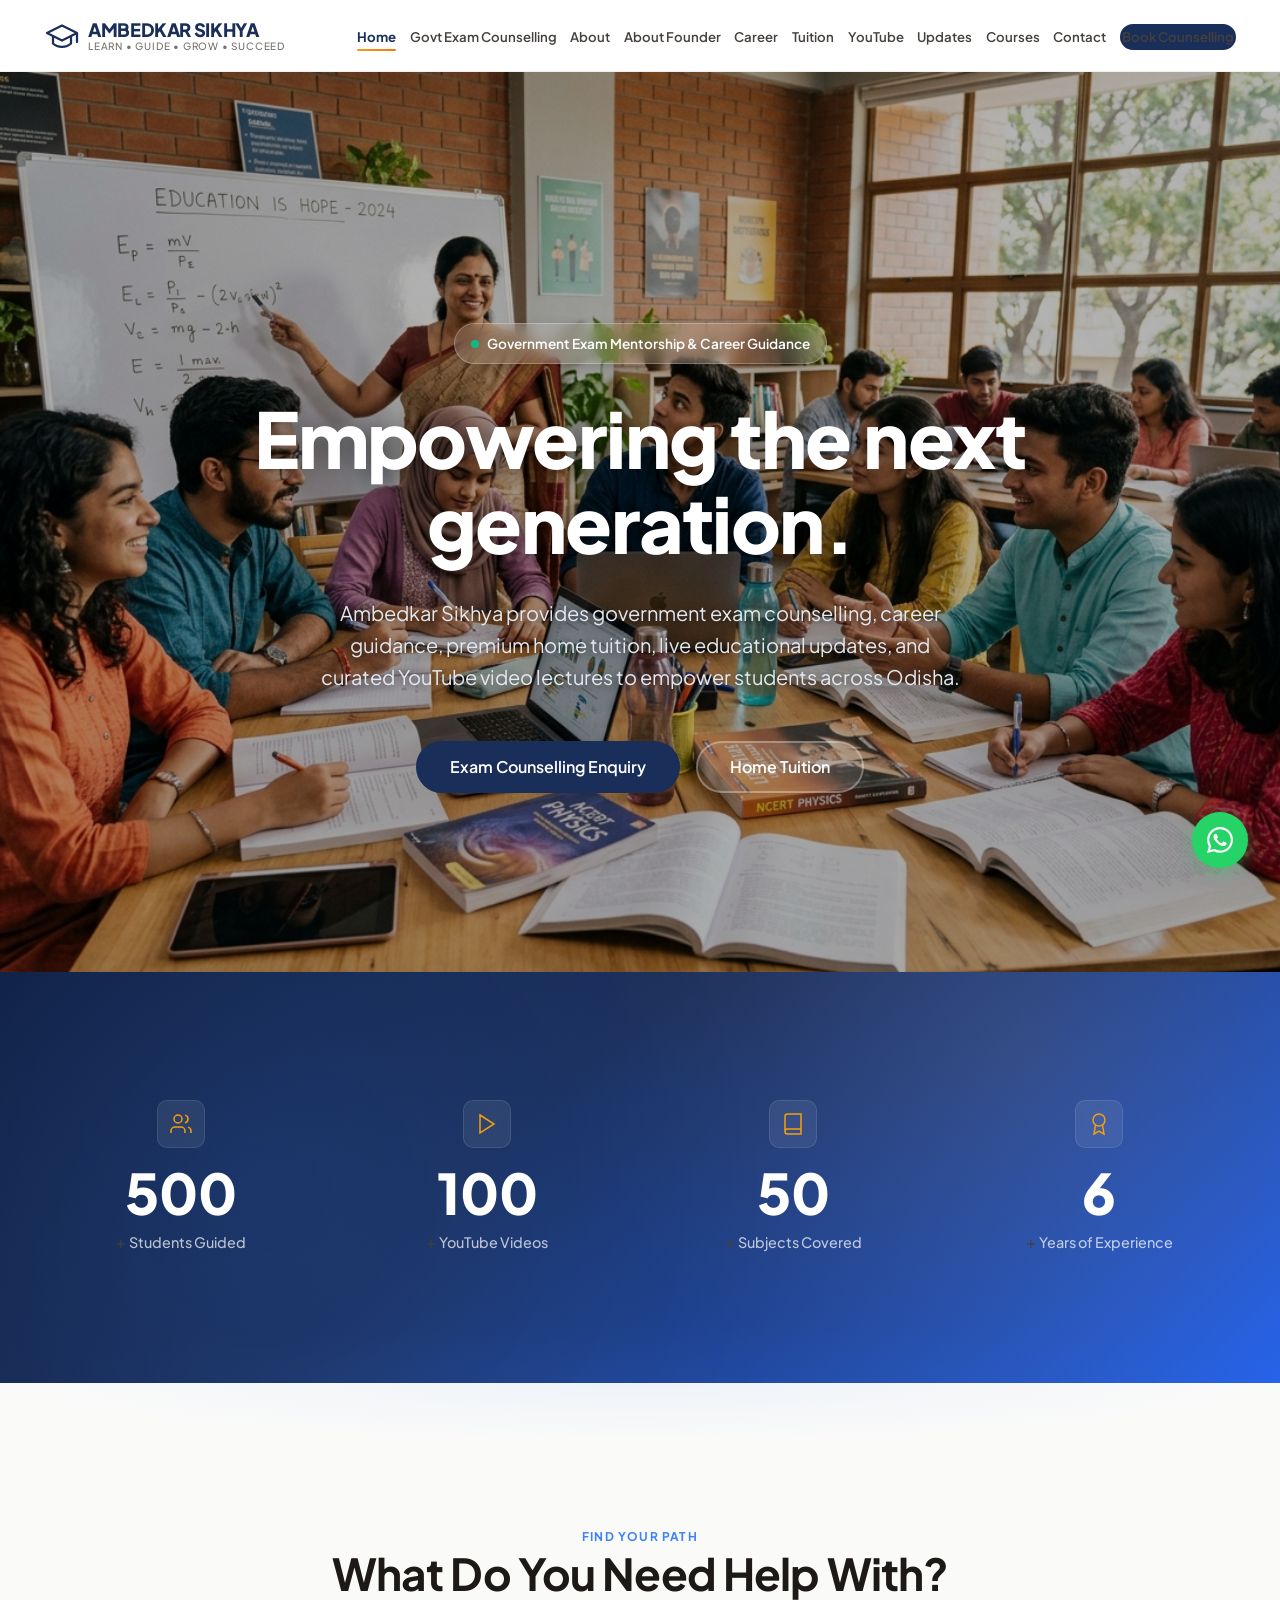
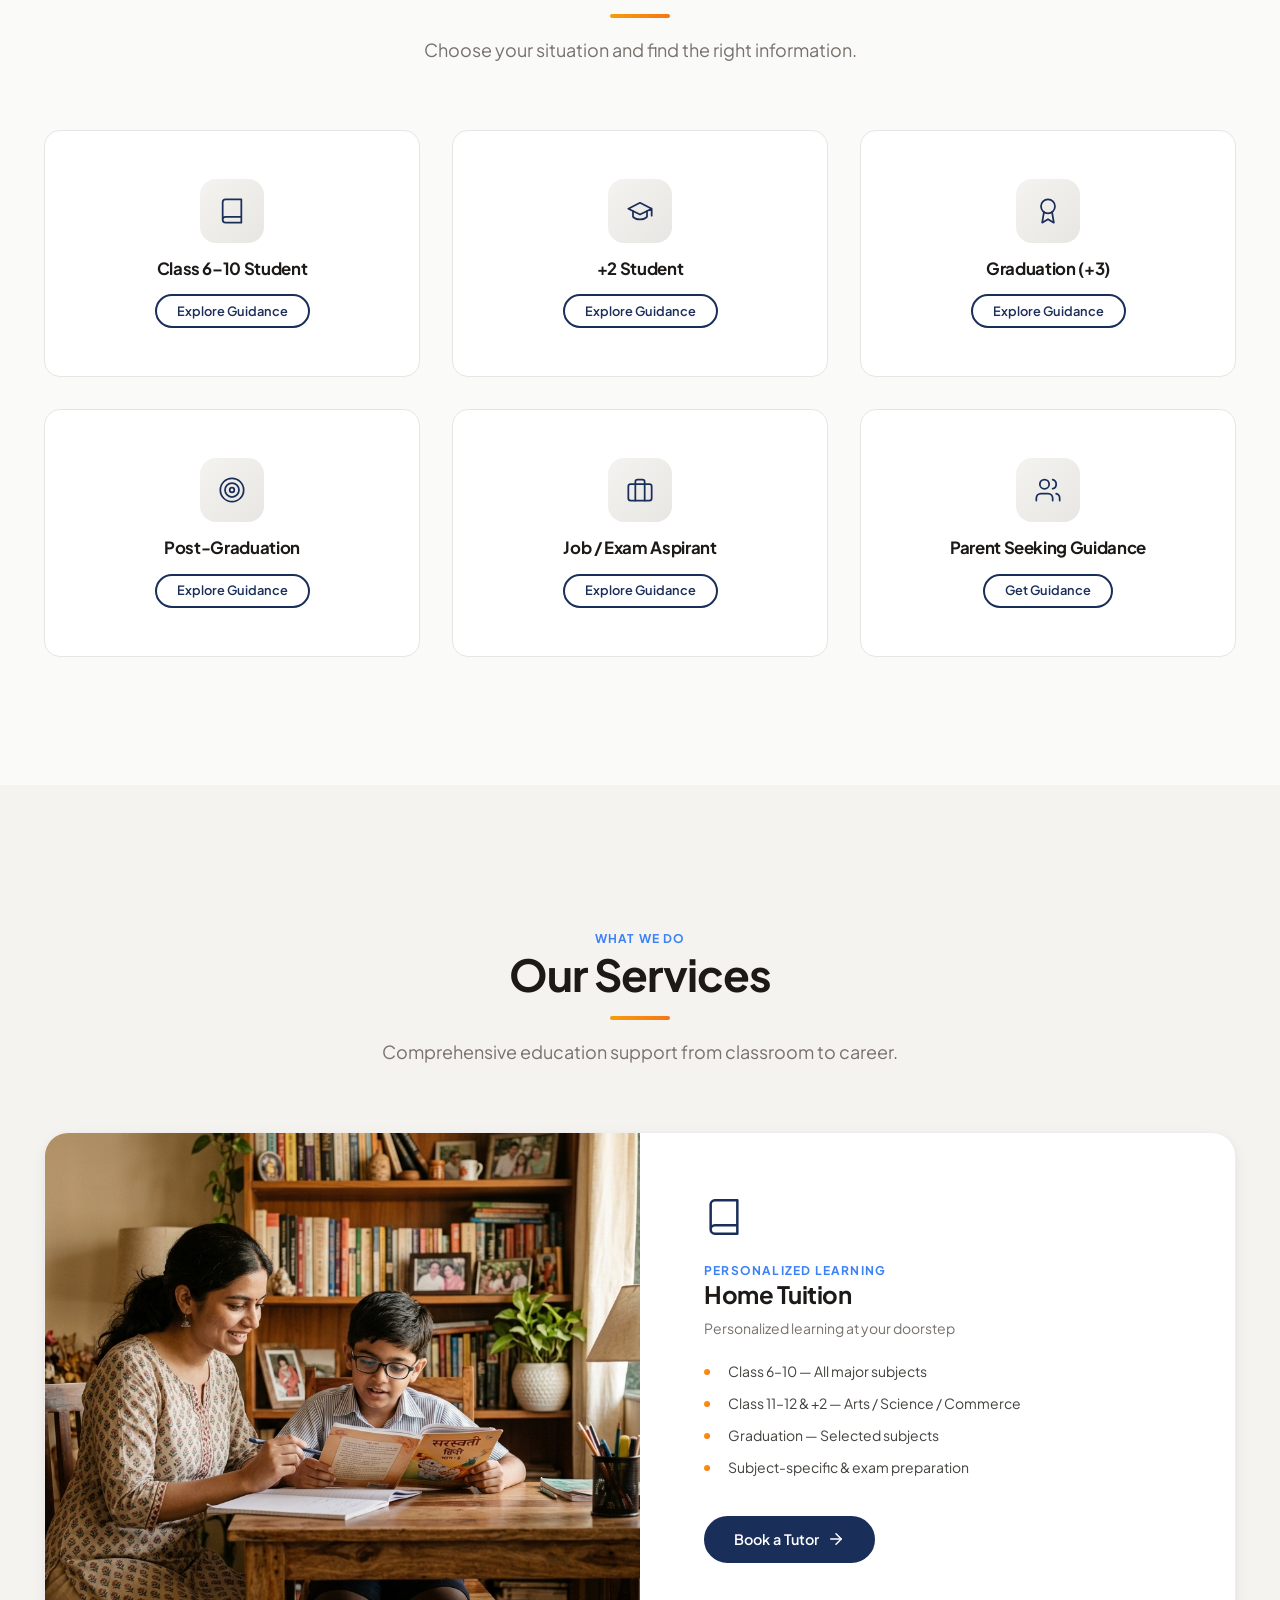
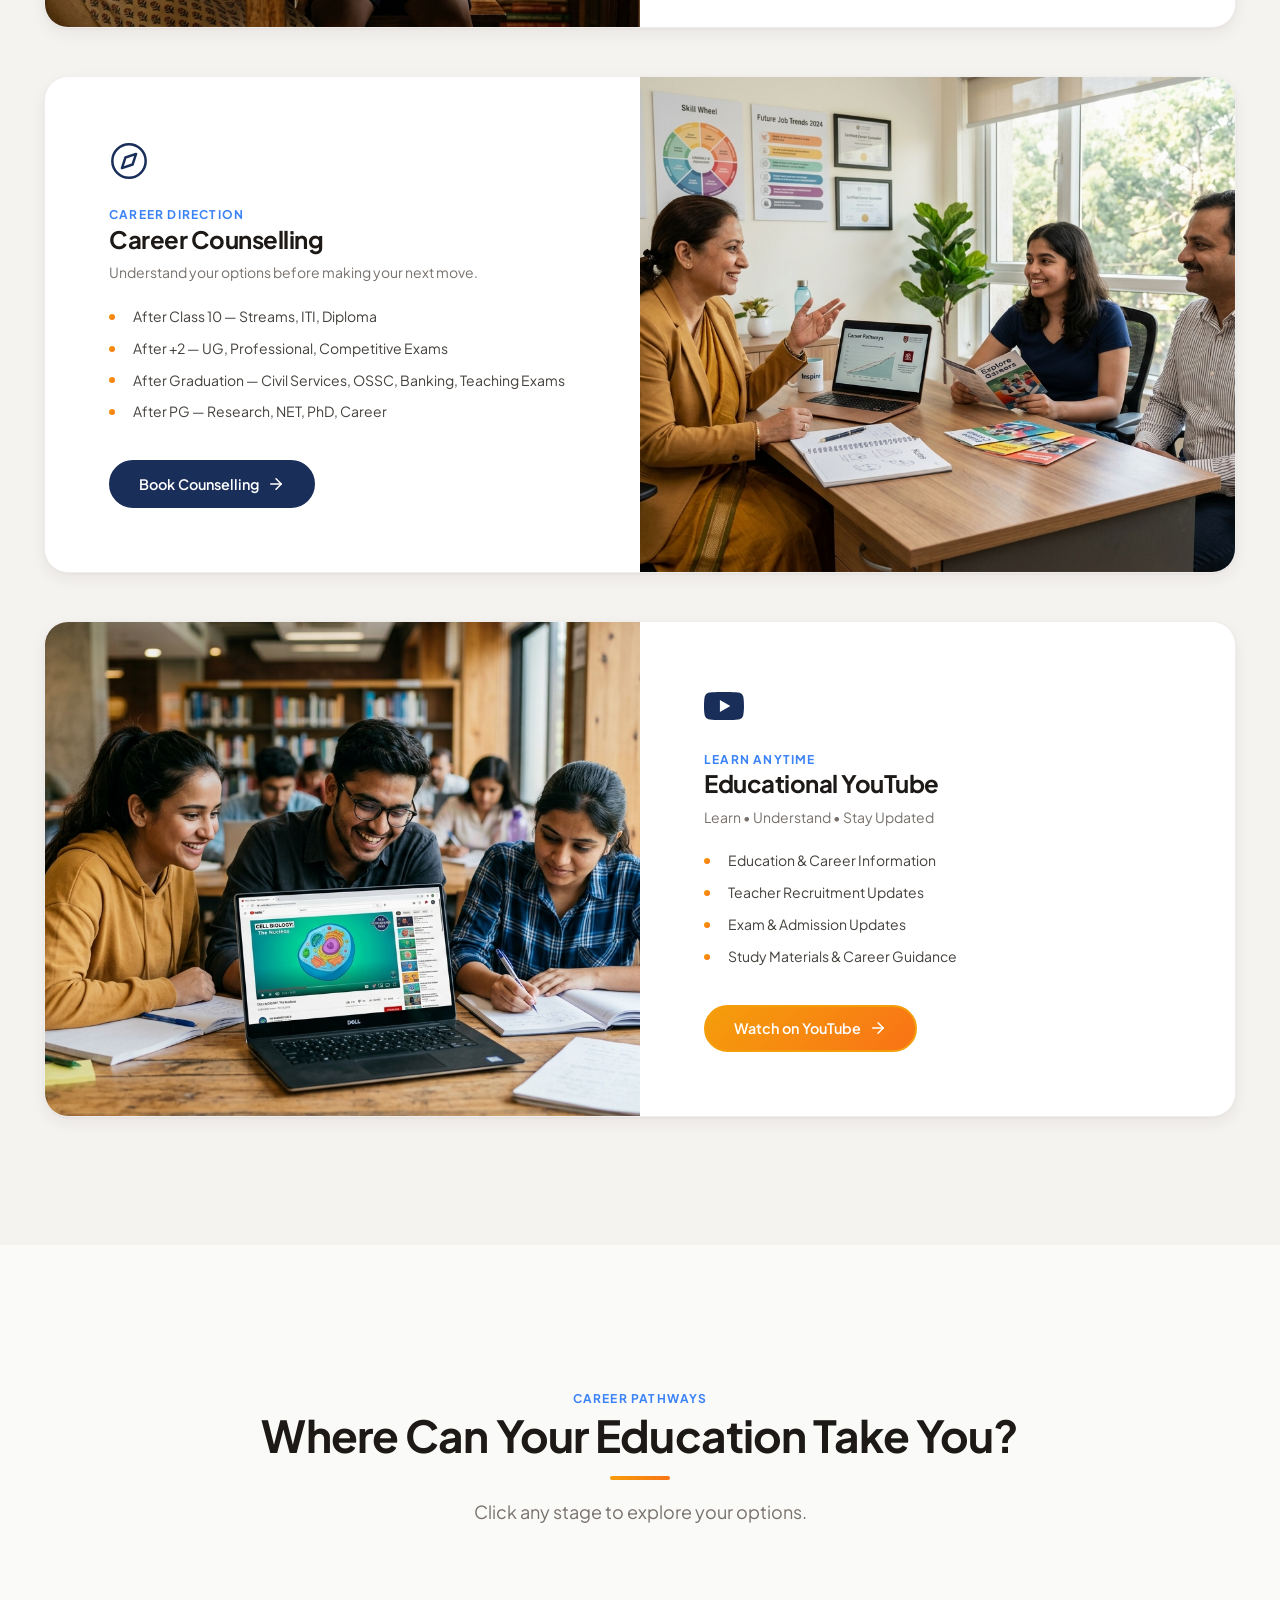
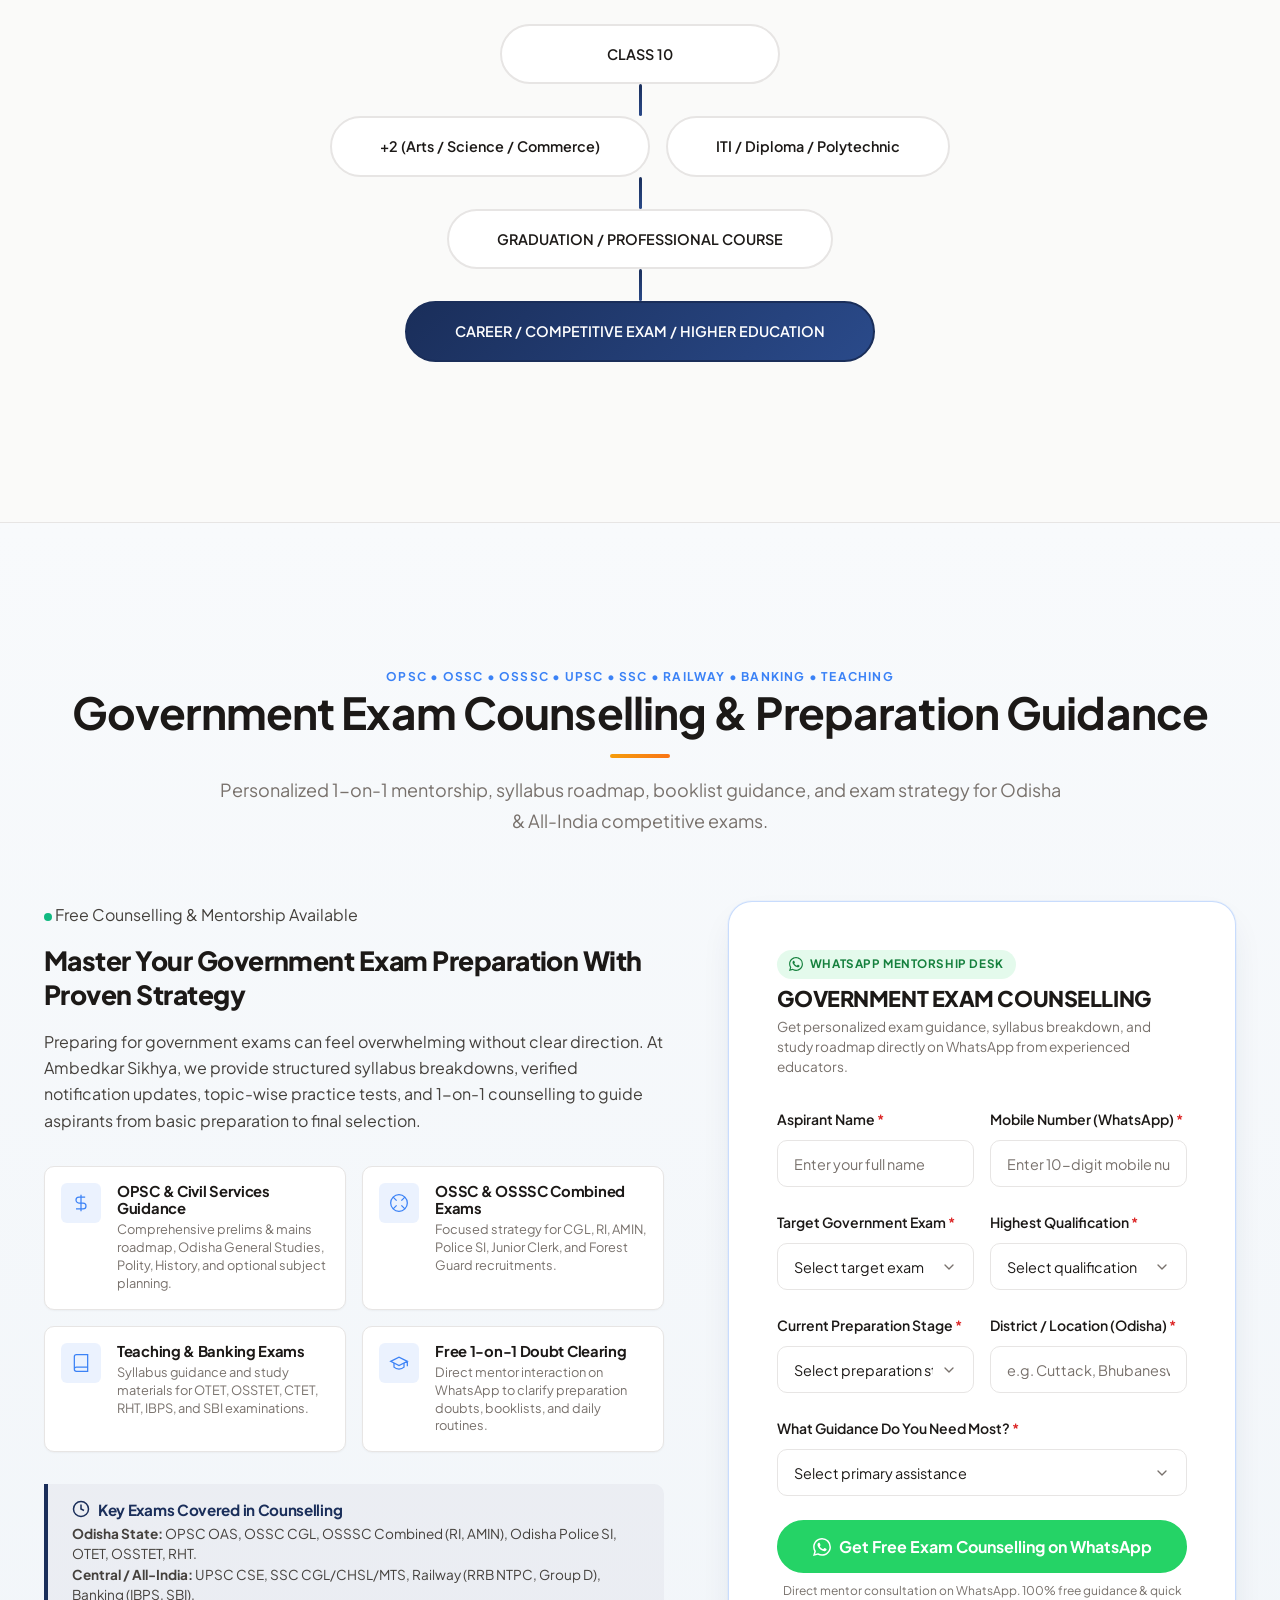
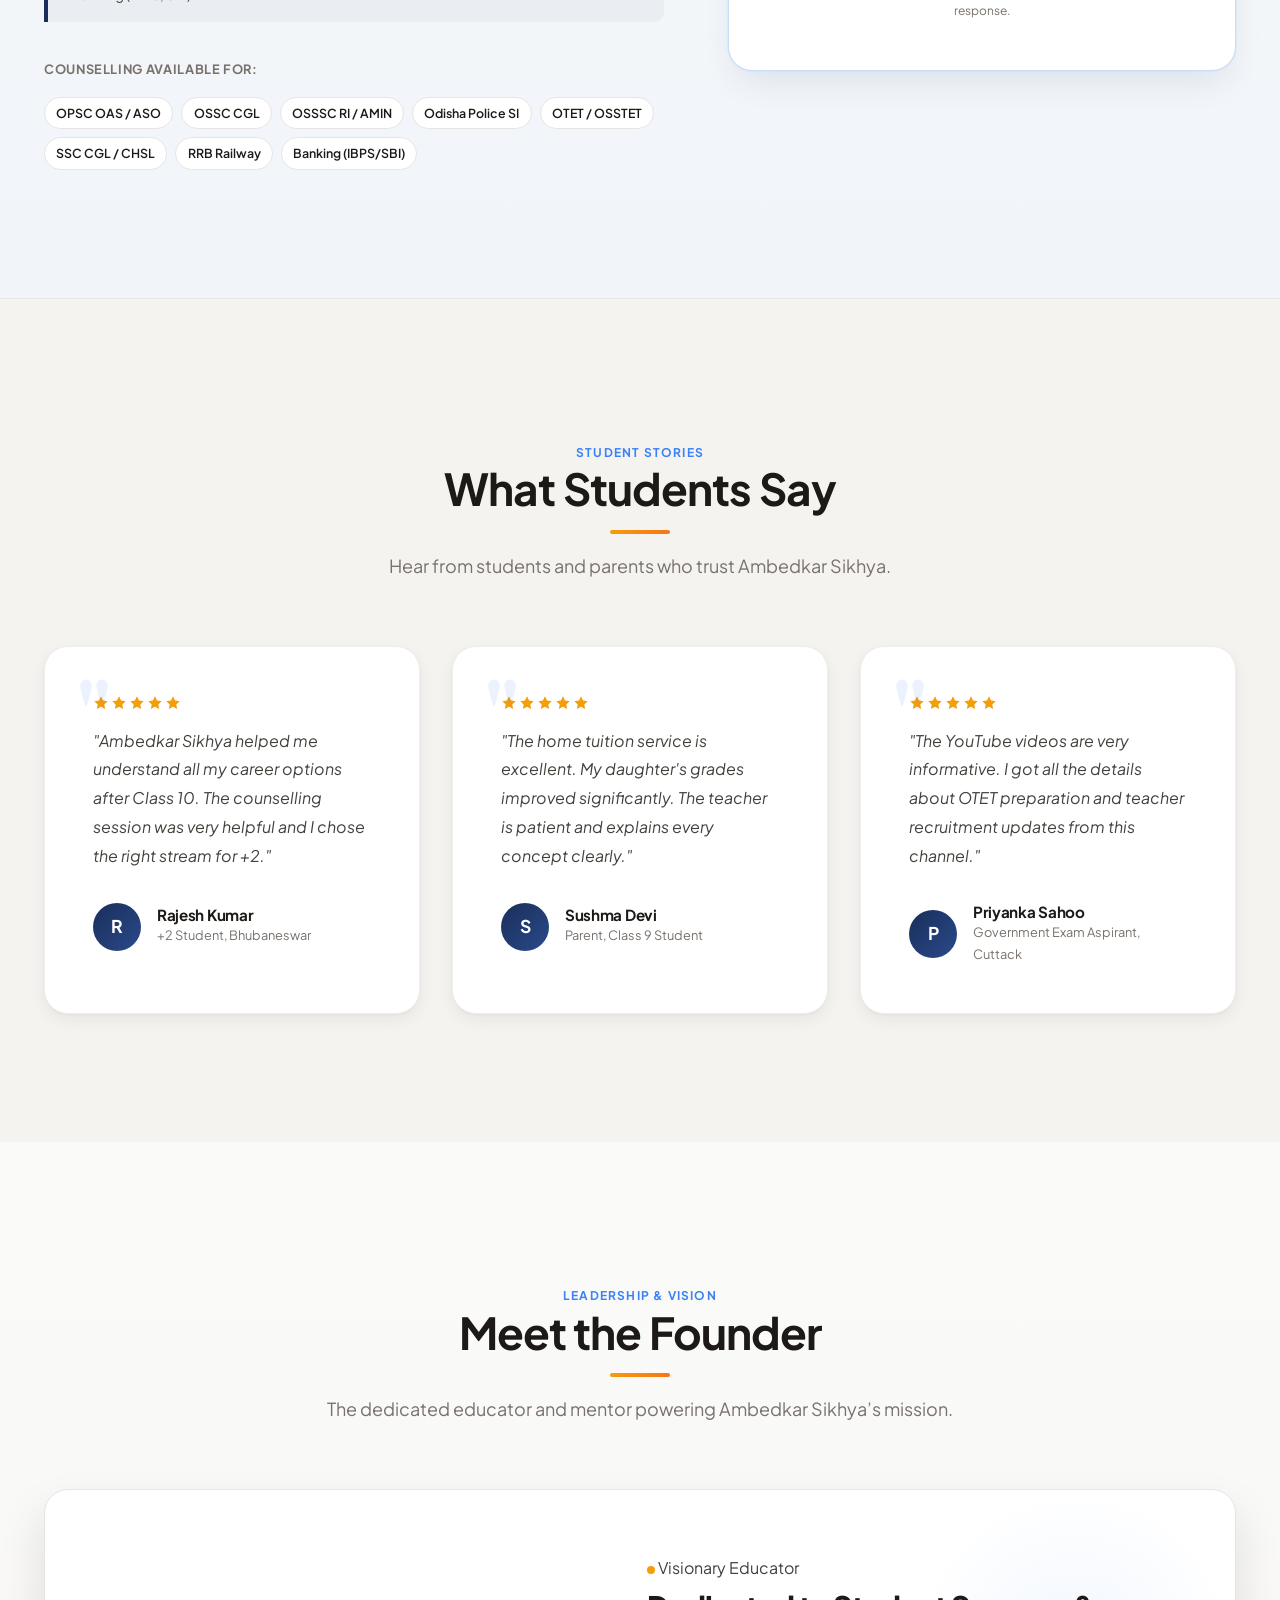
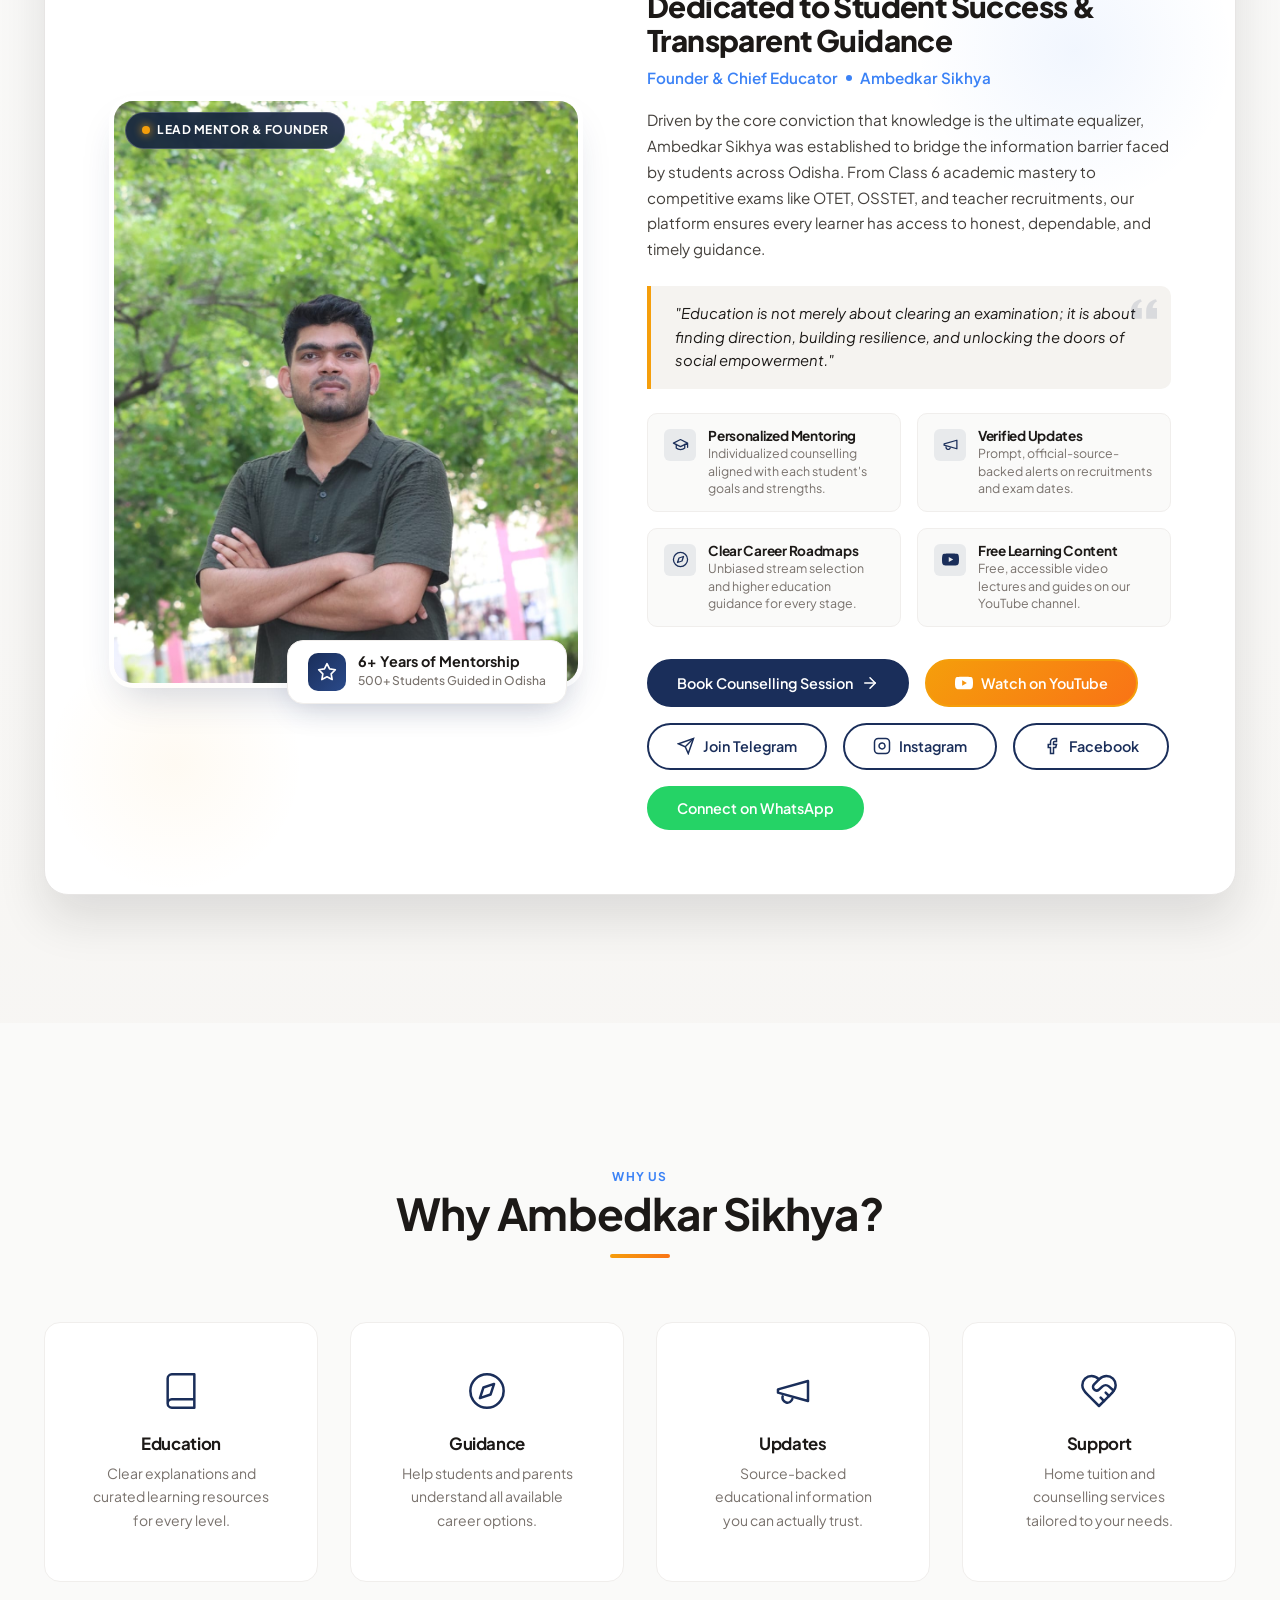
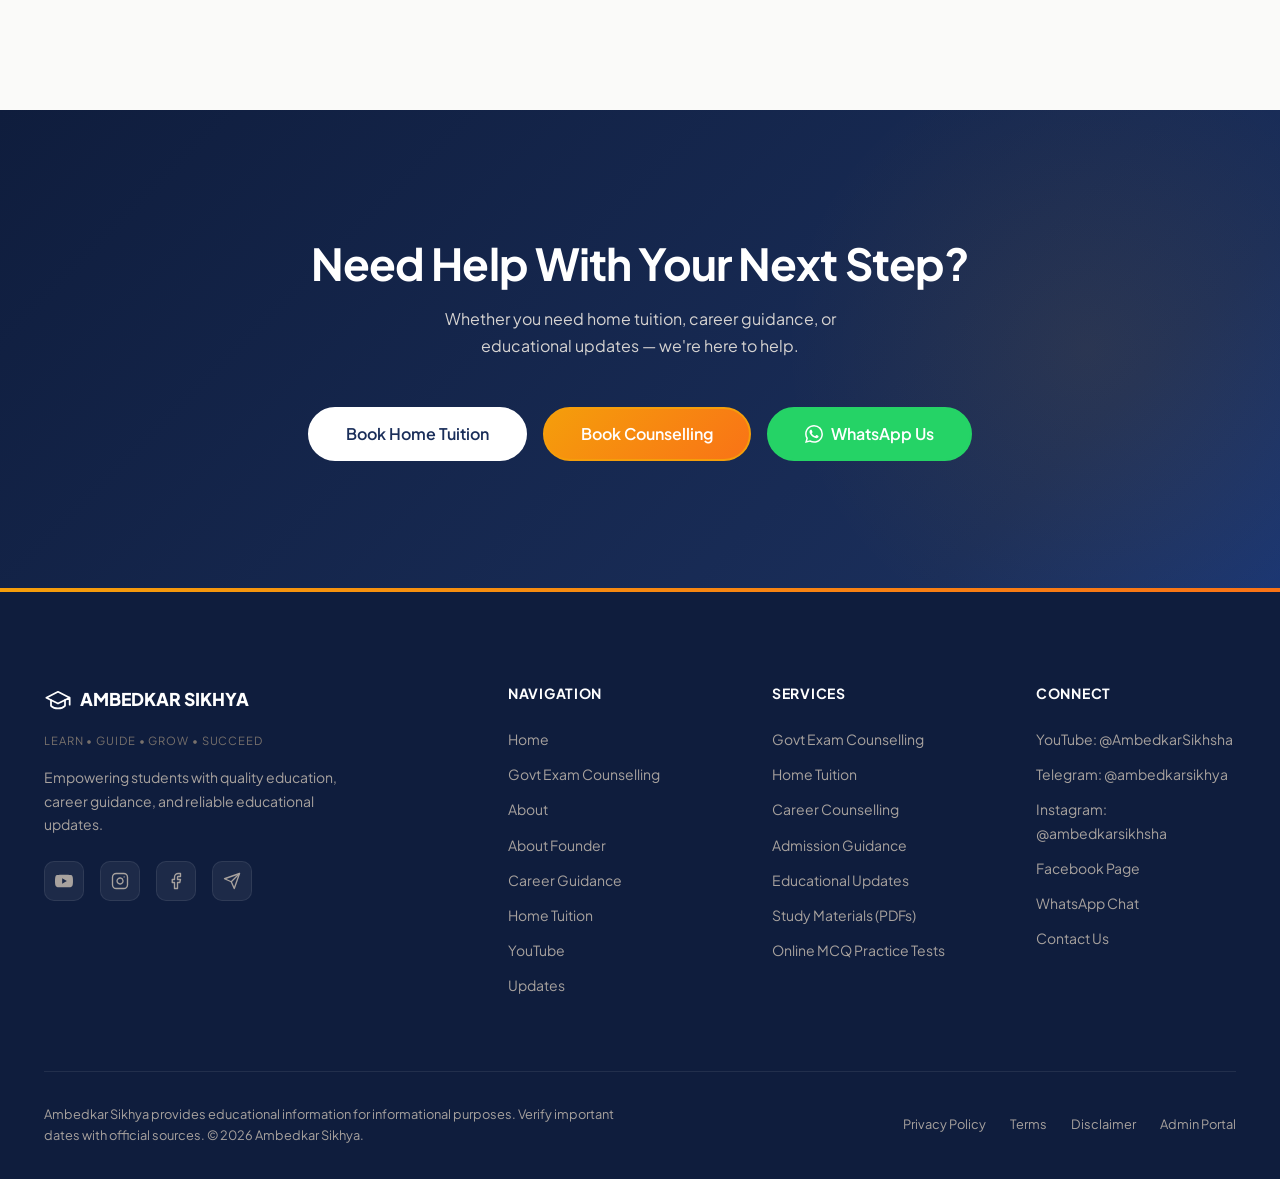
==== commit ec2075be: "Update index.html" ====
--- a/index.html
+++ b/index.html
@@ -1,1120 +1,1120 @@
-<!DOCTYPE html>
-<html lang="en">
-
-<head>
-    <meta charset="UTF-8">
-    <meta name="viewport" content="width=device-width, initial-scale=1.0">
-    <title>Ambedkar Sikhya — Education. Guidance. Opportunity.</title>
-    <meta name="description"
-        content="Empowering students with quality education, personalized home tuition, career counselling and educational updates. Class 6 to Post-Graduation guidance.">
-    <meta property="og:title" content="Ambedkar Sikhya — Education. Guidance. Opportunity.">
-    <meta property="og:description"
-        content="Empowering students with quality education, personalized home tuition, career counselling and educational updates.">
-    <meta property="og:type" content="website">
-    <link rel="icon" type="image/svg+xml"
-        href="data:image/svg+xml,%3Csvg xmlns='http://www.w3.org/2000/svg' viewBox='0 0 24 24' fill='none' stroke='%231a2e5a' stroke-width='1.5'%3E%3Cpath d='M22 10v6M2 10l10-5 10 5-10 5z'/%3E%3Cpath d='M6 12v5c3 3 9 3 12 0v-5'/%3E%3C/svg%3E">
-    <link rel="preconnect" href="https://fonts.googleapis.com">
-    <link rel="preconnect" href="https://fonts.gstatic.com" crossorigin>
-    <link
-        href="https://fonts.googleapis.com/css2?family=Plus+Jakarta+Sans:wght@400;500;600;700;800&family=DM+Serif+Display&display=swap"
-        rel="stylesheet">
-    <link rel="stylesheet" href="style.css">
-    <link rel="stylesheet" href="components.css">
-    <link rel="stylesheet" href="responsive.css">
-    <script type="application/ld+json">
-    {
-      "@context": "https://schema.org",
-      "@type": "Organization",
-      "name": "Ambedkar Sikhya",
-      "url": "https://ambedkarsikhya.com",
-      "description": "Educational and career-guidance platform dedicated to helping students make informed decisions.",
-      "contactPoint": {
-        "@type": "ContactPoint",
-        "contactType": "customer service"
-      }
-    }
-    </script>
-</head>
-
-<body>
-
-    <!-- ——— HEADER ——— -->
-    <header class="header">
-        <div class="header-inner">
-            <a href="index.html" class="logo" aria-label="Ambedkar Sikhya Home">
-                <svg class="logo-icon" xmlns="http://www.w3.org/2000/svg" viewBox="0 0 24 24" fill="none"
-                    stroke="currentColor" stroke-width="1.5" stroke-linecap="round" stroke-linejoin="round">
-                    <path d="M22 10v6M2 10l10-5 10 5-10 5z" />
-                    <path d="M6 12v5c3 3 9 3 12 0v-5" />
-                </svg>
-                <div class="logo-text">
-                    <span class="logo-name">AMBEDKAR SIKHYA</span>
-                    <span class="logo-tagline">Learn • Guide • Grow • Succeed</span>
-                </div>
-            </a>
-            <nav class="nav">
-                <ul class="nav-links">
-                    <li><a href="index.html" class="active">Home</a></li>
-                    <li><a href="#gov-exam-counselling">Govt Exam Counselling</a></li>
-                    <li><a href="about.html">About</a></li>
-                    <li><a href="#founder">About Founder</a></li>
-                    <li><a href="career.html">Career</a></li>
-                    <li><a href="tuition.html">Tuition</a></li>
-                    <li><a href="youtube.html">YouTube</a></li>
-                    <li><a href="updates.html">Updates</a></li>
-                    <li><a href="courses.html">Courses</a></li>
-                    <li><a href="contact.html">Contact</a></li>
-                    <li class="nav-cta"><a href="counselling.html" class="btn btn-primary btn-sm">Book Counselling</a></li>
-                    <li class="nav-whatsapp"><a href="https://wa.me/919090398780" target="_blank" rel="noopener"
-                            class="btn btn-whatsapp btn-sm">WhatsApp Us</a></li>
-                </ul>
-                <button class="hamburger" aria-label="Open menu" aria-expanded="false">
-                    <svg xmlns="http://www.w3.org/2000/svg" viewBox="0 0 24 24" fill="none" stroke="currentColor"
-                        stroke-width="2" stroke-linecap="round" stroke-linejoin="round">
-                        <line x1="4" x2="20" y1="12" y2="12" />
-                        <line x1="4" x2="20" y1="6" y2="6" />
-                        <line x1="4" x2="20" y1="18" y2="18" />
-                    </svg>
-                </button>
-            </nav>
-        </div>
-    </header>
-
-    <main>
-
-        <!-- ——— HERO — Minimal Modern Style with Background Image ——— -->
-        <section class="hero hero-minimal">
-            <div class="hero-bg">
-                <img src="hero-students.jpg"
-                    alt="Students studying together in a modern learning environment" loading="eager">
-            </div>
-            <div class="hero-overlay"></div>
-            <div class="container">
-                <div class="pill">
-                    <span
-                        style="display:inline-block;width:8px;height:8px;border-radius:50%;background:#10b981;"></span>
-                    Government Exam Mentorship & Career Guidance 2026
-                </div>
-                <h1>Empowering the next generation.</h1>
-                <p class="desc">Ambedkar Sikhya provides government exam counselling, career guidance, premium home tuition,
-                    live educational updates, and curated YouTube video lectures to empower students across Odisha.</p>
-                <div class="btn-group" style="justify-content: center;">
-                    <a href="#gov-exam-counselling" class="btn btn-primary btn-lg"
-                        style="border-radius: 50px; padding: 1rem 2rem;">Exam Counselling Enquiry</a>
-                    <a href="tuition.html" class="btn btn-secondary btn-lg"
-                        style="border-radius: 50px; padding: 1rem 2rem; background: rgba(255,255,255,0.1); color: #fff; border-color: rgba(255,255,255,0.3); backdrop-filter: blur(4px);">Home
-                        Tuition</a>
-                </div>
-            </div>
-        </section>
-
-        <!-- ——— STATS COUNTER ——— -->
-        <section class="stats-section" id="stats-section">
-            <div class="container">
-                <div class="stats-grid reveal-stagger">
-                    <div class="stat-item">
-                        <div class="stat-icon">
-                            <svg xmlns="http://www.w3.org/2000/svg" viewBox="0 0 24 24" fill="none"
-                                stroke="currentColor" stroke-width="1.5">
-                                <path d="M16 21v-2a4 4 0 0 0-4-4H6a4 4 0 0 0-4 4v2" />
-                                <circle cx="9" cy="7" r="4" />
-                                <path d="M22 21v-2a4 4 0 0 0-3-3.87" />
-                                <path d="M16 3.13a4 4 0 0 1 0 7.75" />
-                            </svg>
-                        </div>
-                        <span class="stat-number" data-target="500">0</span><span class="stat-suffix">+</span>
-                        <span class="stat-label">Students Guided</span>
-                    </div>
-                    <div class="stat-item">
-                        <div class="stat-icon">
-                            <svg xmlns="http://www.w3.org/2000/svg" viewBox="0 0 24 24" fill="none"
-                                stroke="currentColor" stroke-width="1.5">
-                                <polygon points="5 3 19 12 5 21 5 3" />
-                            </svg>
-                        </div>
-                        <span class="stat-number" data-target="100">0</span><span class="stat-suffix">+</span>
-                        <span class="stat-label">YouTube Videos</span>
-                    </div>
-                    <div class="stat-item">
-                        <div class="stat-icon">
-                            <svg xmlns="http://www.w3.org/2000/svg" viewBox="0 0 24 24" fill="none"
-                                stroke="currentColor" stroke-width="1.5">
-                                <path d="M4 19.5v-15A2.5 2.5 0 0 1 6.5 2H20v20H6.5a2.5 2.5 0 0 1 0-5H20" />
-                            </svg>
-                        </div>
-                        <span class="stat-number" data-target="50">0</span><span class="stat-suffix">+</span>
-                        <span class="stat-label">Subjects Covered</span>
-                    </div>
-                    <div class="stat-item">
-                        <div class="stat-icon">
-                            <svg xmlns="http://www.w3.org/2000/svg" viewBox="0 0 24 24" fill="none"
-                                stroke="currentColor" stroke-width="1.5">
-                                <circle cx="12" cy="8" r="6" />
-                                <path d="M15.477 12.89 17 22l-5-3-5 3 1.523-9.11" />
-                            </svg>
-                        </div>
-                        <span class="stat-number" data-target="6">0</span><span class="stat-suffix">+</span>
-                        <span class="stat-label">Years of Experience</span>
-                    </div>
-                </div>
-            </div>
-        </section>
-
-        <!-- ——— WHAT DO YOU NEED HELP WITH? ——— -->
-        <section class="section section--decorated">
-            <div class="container">
-                <div class="section-header reveal">
-                    <p class="overline">Find Your Path</p>
-                    <h2>What Do You Need Help With?</h2>
-                    <p class="lead">Choose your situation and find the right information.</p>
-                </div>
-                <div class="grid grid--3 reveal-stagger">
-                    <a href="career.html" class="help-card">
-                        <div class="help-icon">
-                            <svg xmlns="http://www.w3.org/2000/svg" viewBox="0 0 24 24" fill="none"
-                                stroke="currentColor" stroke-width="1.5" stroke-linecap="round" stroke-linejoin="round">
-                                <path d="M4 19.5v-15A2.5 2.5 0 0 1 6.5 2H20v20H6.5a2.5 2.5 0 0 1 0-5H20" />
-                            </svg>
-                        </div>
-                        <h3>Class 6–10 Student</h3>
-                        <span class="btn btn-sm btn-secondary">Explore Guidance</span>
-                    </a>
-                    <a href="career.html" class="help-card">
-                        <div class="help-icon">
-                            <svg xmlns="http://www.w3.org/2000/svg" viewBox="0 0 24 24" fill="none"
-                                stroke="currentColor" stroke-width="1.5" stroke-linecap="round" stroke-linejoin="round">
-                                <path d="M22 10v6M2 10l10-5 10 5-10 5z" />
-                                <path d="M6 12v5c3 3 9 3 12 0v-5" />
-                            </svg>
-                        </div>
-                        <h3>+2 Student</h3>
-                        <span class="btn btn-sm btn-secondary">Explore Guidance</span>
-                    </a>
-                    <a href="career.html" class="help-card">
-                        <div class="help-icon">
-                            <svg xmlns="http://www.w3.org/2000/svg" viewBox="0 0 24 24" fill="none"
-                                stroke="currentColor" stroke-width="1.5" stroke-linecap="round" stroke-linejoin="round">
-                                <circle cx="12" cy="8" r="6" />
-                                <path d="M15.477 12.89 17 22l-5-3-5 3 1.523-9.11" />
-                            </svg>
-                        </div>
-                        <h3>Graduation (+3)</h3>
-                        <span class="btn btn-sm btn-secondary">Explore Guidance</span>
-                    </a>
-                    <a href="career.html" class="help-card">
-                        <div class="help-icon">
-                            <svg xmlns="http://www.w3.org/2000/svg" viewBox="0 0 24 24" fill="none"
-                                stroke="currentColor" stroke-width="1.5" stroke-linecap="round" stroke-linejoin="round">
-                                <circle cx="12" cy="12" r="10" />
-                                <circle cx="12" cy="12" r="6" />
-                                <circle cx="12" cy="12" r="2" />
-                            </svg>
-                        </div>
-                        <h3>Post-Graduation</h3>
-                        <span class="btn btn-sm btn-secondary">Explore Guidance</span>
-                    </a>
-                    <a href="updates.html" class="help-card">
-                        <div class="help-icon">
-                            <svg xmlns="http://www.w3.org/2000/svg" viewBox="0 0 24 24" fill="none"
-                                stroke="currentColor" stroke-width="1.5" stroke-linecap="round" stroke-linejoin="round">
-                                <rect width="20" height="14" x="2" y="7" rx="2" ry="2" />
-                                <path d="M16 21V5a2 2 0 0 0-2-2h-4a2 2 0 0 0-2 2v16" />
-                            </svg>
-                        </div>
-                        <h3>Job / Exam Aspirant</h3>
-                        <span class="btn btn-sm btn-secondary">Explore Guidance</span>
-                    </a>
-                    <a href="counselling.html" class="help-card">
-                        <div class="help-icon">
-                            <svg xmlns="http://www.w3.org/2000/svg" viewBox="0 0 24 24" fill="none"
-                                stroke="currentColor" stroke-width="1.5" stroke-linecap="round" stroke-linejoin="round">
-                                <path d="M16 21v-2a4 4 0 0 0-4-4H6a4 4 0 0 0-4 4v2" />
-                                <circle cx="9" cy="7" r="4" />
-                                <path d="M22 21v-2a4 4 0 0 0-3-3.87" />
-                                <path d="M16 3.13a4 4 0 0 1 0 7.75" />
-                            </svg>
-                        </div>
-                        <h3>Parent Seeking Guidance</h3>
-                        <span class="btn btn-sm btn-secondary">Get Guidance</span>
-                    </a>
-                </div>
-            </div>
-        </section>
-
-        <!-- ——— OUR SERVICES ——— -->
-        <section class="section section--alt">
-            <div class="container">
-                <div class="section-header reveal">
-                    <p class="overline">What We Do</p>
-                    <h2>Our Services</h2>
-                    <p class="lead">Comprehensive education support from classroom to career.</p>
-                </div>
-
-                <div style="display: flex; flex-direction: column; gap: var(--space-2xl);">
-                    <!-- Service 1: Tuition -->
-                    <div class="service-card reveal">
-                        <div class="service-card-image">
-                            <img src="tuition-scene.jpg"
-                                alt="Teacher helping a student with studies at home" loading="lazy">
-                        </div>
-                        <div class="service-card-body">
-                            <svg class="card-icon" xmlns="http://www.w3.org/2000/svg" viewBox="0 0 24 24" fill="none"
-                                stroke="currentColor" stroke-width="1.5" stroke-linecap="round" stroke-linejoin="round">
-                                <path d="M4 19.5v-15A2.5 2.5 0 0 1 6.5 2H20v20H6.5a2.5 2.5 0 0 1 0-5H20" />
-                            </svg>
-                            <p class="overline">Personalized Learning</p>
-                            <h3 class="card-title" style="font-size: 1.5rem;">Home Tuition</h3>
-                            <p class="card-subtitle">Personalized learning at your doorstep</p>
-                            <div class="card-text">
-                                <ul>
-                                    <li>Class 6–10 — All major subjects</li>
-                                    <li>Class 11–12 & +2 — Arts / Science / Commerce</li>
-                                    <li>Graduation — Selected subjects</li>
-                                    <li>Subject-specific & exam preparation</li>
-                                </ul>
-                            </div>
-                            <div class="mt-xl">
-                                <a href="tuition.html" class="btn btn-primary">Book a Tutor <svg
-                                        xmlns="http://www.w3.org/2000/svg" width="16" height="16" viewBox="0 0 24 24"
-                                        fill="none" stroke="currentColor" stroke-width="2" stroke-linecap="round"
-                                        stroke-linejoin="round">
-                                        <path d="M5 12h14" />
-                                        <path d="m12 5 7 7-7 7" />
-                                    </svg></a>
-                            </div>
-                        </div>
-                    </div>
-
-                    <!-- Service 2: Counselling -->
-                    <div class="service-card reveal">
-                        <div class="service-card-image">
-                            <img src="counselling-session.jpg"
-                                alt="Career counselling session with a student and parent" loading="lazy">
-                        </div>
-                        <div class="service-card-body">
-                            <svg class="card-icon" xmlns="http://www.w3.org/2000/svg" viewBox="0 0 24 24" fill="none"
-                                stroke="currentColor" stroke-width="1.5" stroke-linecap="round" stroke-linejoin="round">
-                                <circle cx="12" cy="12" r="10" />
-                                <polygon points="16.24 7.76 14.12 14.12 7.76 16.24 9.88 9.88 16.24 7.76" />
-                            </svg>
-                            <p class="overline">Career Direction</p>
-                            <h3 class="card-title" style="font-size: 1.5rem;">Career Counselling</h3>
-                            <p class="card-subtitle">Understand your options before making your next move.</p>
-                            <div class="card-text">
-                                <ul>
-                                    <li>After Class 10 — Streams, ITI, Diploma</li>
-                                    <li>After +2 — UG, Professional, Competitive Exams</li>
-                                    <li>After Graduation — Civil Services, OSSC, Banking, Teaching Exams</li>
-                                    <li>After PG — Research, NET, PhD, Career</li>
-                                </ul>
-                            </div>
-                            <div class="mt-xl">
-                                <a href="counselling.html" class="btn btn-primary">Book Counselling <svg
-                                        xmlns="http://www.w3.org/2000/svg" width="16" height="16" viewBox="0 0 24 24"
-                                        fill="none" stroke="currentColor" stroke-width="2" stroke-linecap="round"
-                                        stroke-linejoin="round">
-                                        <path d="M5 12h14" />
-                                        <path d="m12 5 7 7-7 7" />
-                                    </svg></a>
-                            </div>
-                        </div>
-                    </div>
-
-                    <!-- Service 3: YouTube -->
-                    <div class="service-card reveal">
-                        <div class="service-card-image">
-                            <img src="youtube-learning.jpg"
-                                alt="Students learning from educational video content" loading="lazy">
-                        </div>
-                        <div class="service-card-body">
-                            <svg class="card-icon" xmlns="http://www.w3.org/2000/svg" viewBox="0 0 24 24"
-                                fill="currentColor">
-                                <path
-                                    d="M23.498 6.186a3.016 3.016 0 0 0-2.122-2.136C19.505 3.545 12 3.545 12 3.545s-7.505 0-9.377.505A3.017 3.017 0 0 0 .502 6.186C0 8.07 0 12 0 12s0 3.93.502 5.814a3.016 3.016 0 0 0 2.122 2.136c1.871.505 9.376.505 9.376.505s7.505 0 9.377-.505a3.015 3.015 0 0 0 2.122-2.136C24 15.93 24 12 24 12s0-3.93-.502-5.814zM9.545 15.568V8.432L15.818 12l-6.273 3.568z" />
-                            </svg>
-                            <p class="overline">Learn Anytime</p>
-                            <h3 class="card-title" style="font-size: 1.5rem;">Educational YouTube</h3>
-                            <p class="card-subtitle">Learn • Understand • Stay Updated</p>
-                            <div class="card-text">
-                                <ul>
-                                    <li>Education & Career Information</li>
-                                    <li>Teacher Recruitment Updates</li>
-                                    <li>Exam & Admission Updates</li>
-                                    <li>Study Materials & Career Guidance</li>
-                                </ul>
-                            </div>
-                            <div class="mt-xl">
-                                <a href="youtube.html" class="btn btn-accent">Watch on YouTube <svg
-                                        xmlns="http://www.w3.org/2000/svg" width="16" height="16" viewBox="0 0 24 24"
-                                        fill="none" stroke="currentColor" stroke-width="2" stroke-linecap="round"
-                                        stroke-linejoin="round">
-                                        <path d="M5 12h14" />
-                                        <path d="m12 5 7 7-7 7" />
-                                    </svg></a>
-                            </div>
-                        </div>
-                    </div>
-                </div>
-            </div>
-        </section>
-
-        <!-- ——— CAREER PATHWAY PREVIEW ——— -->
-        <section class="section">
-            <div class="container">
-                <div class="section-header reveal">
-                    <p class="overline">Career Pathways</p>
-                    <h2>Where Can Your Education Take You?</h2>
-                    <p class="lead">Click any stage to explore your options.</p>
-                </div>
-                <div class="pathway reveal">
-                    <a href="career.html" class="pathway-node">CLASS 10</a>
-                    <div class="pathway-connector"></div>
-                    <div class="pathway-branch">
-                        <a href="career.html" class="pathway-node">+2 (Arts / Science / Commerce)</a>
-                        <a href="career.html" class="pathway-node">ITI / Diploma / Polytechnic</a>
-                    </div>
-                    <div class="pathway-connector"></div>
-                    <a href="career.html" class="pathway-node">GRADUATION / PROFESSIONAL COURSE</a>
-                    <div class="pathway-connector"></div>
-                    <a href="career.html" class="pathway-node"
-                        style="background: var(--gradient-primary); color: #fff; border-color: var(--color-primary);">CAREER
-                        / COMPETITIVE EXAM / HIGHER EDUCATION</a>
-                </div>
-            </div>
-        </section>
-
-        <!-- ——— GOVERNMENT EXAM COUNSELLING SECTION & ENQUIRY FORM ——— -->
-        <section class="section gov-exam-section" id="gov-exam-counselling">
-            <div class="container">
-                <div class="section-header reveal">
-                    <p class="overline">OPSC • OSSC • OSSSC • UPSC • SSC • Railway • Banking • Teaching</p>
-                    <h2>Government Exam Counselling & Preparation Guidance</h2>
-                    <p class="lead">Personalized 1-on-1 mentorship, syllabus roadmap, booklist guidance, and exam strategy for Odisha & All-India competitive exams.</p>
-                </div>
-
-                <div class="bed-grid reveal">
-                    <!-- Left Column: Details & Mentorship Highlights -->
-                    <div class="bed-info-col">
-                        <div class="pill" style="margin-bottom: var(--space-md);">
-                            <span style="display:inline-block;width:8px;height:8px;border-radius:50%;background:#10b981;"></span>
-                            Free Counselling & Mentorship Available
-                        </div>
-                        <h3 style="font-size: 1.65rem; font-weight: 800; color: var(--color-heading); line-height: 1.3; margin-bottom: var(--space-md);">
-                            Master Your Government Exam Preparation With Proven Strategy
-                        </h3>
-                        <p style="color: var(--color-text); line-height: 1.65; margin-bottom: var(--space-lg);">
-                            Preparing for government exams can feel overwhelming without clear direction. At Ambedkar Sikhya, we provide structured syllabus breakdowns, verified notification updates, topic-wise practice tests, and 1-on-1 counselling to guide aspirants from basic preparation to final selection.
-                        </p>
-
-                        <!-- Highlights Grid -->
-                        <div class="bed-highlights-list">
-                            <div class="bed-highlight-card">
-                                <div class="bed-highlight-icon">
-                                    <svg xmlns="http://www.w3.org/2000/svg" viewBox="0 0 24 24" fill="none" stroke="currentColor" stroke-width="1.5">
-                                        <path d="M12 2v20M17 5H9.5a3.5 3.5 0 0 0 0 7h5a3.5 3.5 0 0 1 0 7H6" />
-                                    </svg>
-                                </div>
-                                <div>
-                                    <h4>OPSC & Civil Services Guidance</h4>
-                                    <p>Comprehensive prelims & mains roadmap, Odisha General Studies, Polity, History, and optional subject planning.</p>
-                                </div>
-                            </div>
-                            <div class="bed-highlight-card">
-                                <div class="bed-highlight-icon">
-                                    <svg xmlns="http://www.w3.org/2000/svg" viewBox="0 0 24 24" fill="none" stroke="currentColor" stroke-width="1.5">
-                                        <circle cx="12" cy="12" r="10" />
-                                        <path d="m4.93 4.93 4.24 4.24" />
-                                        <path d="m14.83 9.17 4.24-4.24" />
-                                        <path d="m14.83 14.83 4.24 4.24" />
-                                        <path d="m9.17 14.83-4.24 4.24" />
-                                    </svg>
-                                </div>
-                                <div>
-                                    <h4>OSSC & OSSSC Combined Exams</h4>
-                                    <p>Focused strategy for CGL, RI, AMIN, Police SI, Junior Clerk, and Forest Guard recruitments.</p>
-                                </div>
-                            </div>
-                            <div class="bed-highlight-card">
-                                <div class="bed-highlight-icon">
-                                    <svg xmlns="http://www.w3.org/2000/svg" viewBox="0 0 24 24" fill="none" stroke="currentColor" stroke-width="1.5">
-                                        <path d="M4 19.5v-15A2.5 2.5 0 0 1 6.5 2H20v20H6.5a2.5 2.5 0 0 1 0-5H20" />
-                                    </svg>
-                                </div>
-                                <div>
-                                    <h4>Teaching & Banking Exams</h4>
-                                    <p>Syllabus guidance and study materials for OTET, OSSTET, CTET, RHT, IBPS, and SBI examinations.</p>
-                                </div>
-                            </div>
-                            <div class="bed-highlight-card">
-                                <div class="bed-highlight-icon">
-                                    <svg xmlns="http://www.w3.org/2000/svg" viewBox="0 0 24 24" fill="none" stroke="currentColor" stroke-width="1.5">
-                                        <path d="M22 10v6M2 10l10-5 10 5-10 5z" />
-                                        <path d="M6 12v5c3 3 9 3 12 0v-5" />
-                                    </svg>
-                                </div>
-                                <div>
-                                    <h4>Free 1-on-1 Doubt Clearing</h4>
-                                    <p>Direct mentor interaction on WhatsApp to clarify preparation doubts, booklists, and daily routines.</p>
-                                </div>
-                            </div>
-                        </div>
-
-                        <!-- Focus Exams Box -->
-                        <div class="bed-eligibility-box">
-                            <h4>
-                                <svg xmlns="http://www.w3.org/2000/svg" width="18" height="18" viewBox="0 0 24 24" fill="none" stroke="currentColor" stroke-width="2">
-                                    <circle cx="12" cy="12" r="10" />
-                                    <polyline points="12 6 12 12 16 14" />
-                                </svg>
-                                Key Exams Covered in Counselling
-                            </h4>
-                            <p>
-                                <strong>Odisha State:</strong> OPSC OAS, OSSC CGL, OSSSC Combined (RI, AMIN), Odisha Police SI, OTET, OSSTET, RHT.<br>
-                                <strong>Central / All-India:</strong> UPSC CSE, SSC CGL/CHSL/MTS, Railway (RRB NTPC, Group D), Banking (IBPS, SBI).
-                            </p>
-                        </div>
-
-                        <!-- Exam Badges Strip -->
-                        <div style="margin-top: var(--space-lg);">
-                            <span style="font-size: 0.8rem; font-weight: 700; text-transform: uppercase; letter-spacing: 0.05em; color: var(--color-text-light);">Counselling Available For:</span>
-                            <div class="bed-tags-strip">
-                                <span class="bed-tag">OPSC OAS / ASO</span>
-                                <span class="bed-tag">OSSC CGL</span>
-                                <span class="bed-tag">OSSSC RI / AMIN</span>
-                                <span class="bed-tag">Odisha Police SI</span>
-                                <span class="bed-tag">OTET / OSSTET</span>
-                                <span class="bed-tag">SSC CGL / CHSL</span>
-                                <span class="bed-tag">RRB Railway</span>
-                                <span class="bed-tag">Banking (IBPS/SBI)</span>
-                            </div>
-                        </div>
-                    </div>
-
-                    <!-- Right Column: Counselling Form Card -->
-                    <div class="bed-form-col">
-                        <div class="bed-form-card">
-                            <span class="bed-form-badge">
-                                <svg xmlns="http://www.w3.org/2000/svg" width="14" height="14" viewBox="0 0 24 24" fill="currentColor">
-                                    <path d="M17.472 14.382c-.297-.149-1.758-.867-2.03-.967-.273-.099-.471-.148-.67.15-.197.297-.767.966-.94 1.164-.173.199-.347.223-.644.075-.297-.15-1.255-.463-2.39-1.475-.883-.788-1.48-1.761-1.653-2.059-.173-.297-.018-.458.13-.606.134-.133.298-.347.446-.52.149-.174.198-.298.298-.497.099-.198.05-.371-.025-.52-.075-.149-.669-1.612-.916-2.207-.242-.579-.487-.5-.669-.51-.173-.008-.371-.01-.57-.01-.198 0-.52.074-.792.372-.272.297-1.04 1.016-1.04 2.479 0 1.462 1.065 2.875 1.213 3.074.149.198 2.096 3.2 5.077 4.487.709.306 1.262.489 1.694.625.712.227 1.36.195 1.871.118.571-.085 1.758-.719 2.006-1.413.248-.694.248-1.289.173-1.413-.074-.124-.272-.198-.57-.347m-5.421 7.403h-.004a9.87 9.87 0 01-5.031-1.378l-.361-.214-3.741.982.998-3.648-.235-.374a9.86 9.86 0 01-1.51-5.26c.001-5.45 4.436-9.884 9.888-9.884 2.64 0 5.122 1.03 6.988 2.898a9.825 9.825 0 012.893 6.994c-.003 5.45-4.437 9.884-9.885 9.884m8.413-18.297A11.815 11.815 0 0012.05 0C5.495 0 .16 5.335.157 11.892c0 2.096.547 4.142 1.588 5.945L.057 24l6.305-1.654a11.882 11.882 0 005.683 1.448h.005c6.554 0 11.89-5.335 11.893-11.893a11.821 11.821 0 00-3.48-8.413z" />
-                                </svg>
-                                WhatsApp Mentorship Desk
-                            </span>
-                            <h3>GOVERNMENT EXAM COUNSELLING</h3>
-                            <p class="bed-form-desc">Get personalized exam guidance, syllabus breakdown, and study roadmap directly on WhatsApp from experienced educators.</p>
-
-                            <form id="gov-exam-counselling-form" data-whatsapp="true" data-purpose="Government Exam Counselling Enquiry">
-                                <div class="form-row">
-                                    <div class="form-group">
-                                        <label class="form-label" for="counsel-name">Aspirant Name <span style="color:var(--color-error)">*</span></label>
-                                        <input type="text" id="counsel-name" name="Aspirant Name" class="form-control" placeholder="Enter your full name" required>
-                                        <span class="error-message">Please enter your name.</span>
-                                    </div>
-                                    <div class="form-group">
-                                        <label class="form-label" for="counsel-mobile">Mobile Number (WhatsApp) <span style="color:var(--color-error)">*</span></label>
-                                        <input type="tel" id="counsel-mobile" name="WhatsApp Number" class="form-control" placeholder="Enter 10-digit mobile number" pattern="[0-9]{10}" maxlength="10" required>
-                                        <span class="error-message">Please enter a valid 10-digit mobile number.</span>
-                                    </div>
-                                </div>
-
-                                <div class="form-row">
-                                    <div class="form-group">
-                                        <label class="form-label" for="counsel-exam">Target Government Exam <span style="color:var(--color-error)">*</span></label>
-                                        <select id="counsel-exam" name="Target Exam" class="form-control" required>
-                                            <option value="">Select target exam</option>
-                                            <optgroup label="Odisha State Exams">
-                                                <option value="OPSC OAS (Odisha Administrative Service)">OPSC OAS / Civil Services</option>
-                                                <option value="OPSC ASO (Assistant Section Officer)">OPSC ASO</option>
-                                                <option value="OSSC Combined Graduate Level (CGL)">OSSC CGL</option>
-                                                <option value="OSSSC Combined (RI / AMIN / ARI)">OSSSC RI / AMIN / ARI</option>
-                                                <option value="Odisha Police SI / Constable">Odisha Police SI / Constable</option>
-                                                <option value="Odisha Teaching (OTET / OSSTET / RHT)">Odisha Teaching (OTET / OSSTET / RHT)</option>
-                                            </optgroup>
-                                            <optgroup label="Central & All-India Exams">
-                                                <option value="UPSC Civil Services Examination">UPSC CSE (IAS/IPS/IFS)</option>
-                                                <option value="SSC CGL / CHSL / MTS / GD">SSC (CGL / CHSL / MTS / GD)</option>
-                                                <option value="Railway Recruitment (RRB NTPC / Group D / ALP)">Railway (RRB NTPC / Group D / ALP)</option>
-                                                <option value="Banking & Insurance (IBPS / SBI / RBI)">Banking & Insurance (IBPS / SBI / RBI)</option>
-                                                <option value="Defence (NDA / CDS / AFCAT)">Defence (NDA / CDS / AFCAT)</option>
-                                            </optgroup>
-                                            <option value="Other Government Exam">Other Government Exam</option>
-                                        </select>
-                                        <span class="error-message">Please select your target exam.</span>
-                                    </div>
-                                    <div class="form-group">
-                                        <label class="form-label" for="counsel-qualification">Highest Qualification <span style="color:var(--color-error)">*</span></label>
-                                        <select id="counsel-qualification" name="Qualification" class="form-control" required>
-                                            <option value="">Select qualification</option>
-                                            <option value="10th Pass (Matric)">10th Pass (Matric)</option>
-                                            <option value="+2 / 12th Pass (Arts)">+2 / 12th Pass (Arts)</option>
-                                            <option value="+2 / 12th Pass (Science)">+2 / 12th Pass (Science)</option>
-                                            <option value="+2 / 12th Pass (Commerce)">+2 / 12th Pass (Commerce)</option>
-                                            <option value="Graduation (BA / BSc / BCom)">Graduation (BA / BSc / BCom)</option>
-                                            <option value="Technical Degree (B.Tech / BCA / Others)">Technical Degree (B.Tech / BCA)</option>
-                                            <option value="Post-Graduation (MA / MSc / MCom)">Post-Graduation (MA / MSc / MCom)</option>
-                                            <option value="Currently in College (Final Year)">Currently in College (Final Year)</option>
-                                        </select>
-                                        <span class="error-message">Please select your qualification.</span>
-                                    </div>
-                                </div>
-
-                                <div class="form-row">
-                                    <div class="form-group">
-                                        <label class="form-label" for="counsel-stage">Current Preparation Stage <span style="color:var(--color-error)">*</span></label>
-                                        <select id="counsel-stage" name="Preparation Stage" class="form-control" required>
-                                            <option value="">Select preparation stage</option>
-                                            <option value="Beginner (Just Started / Planning)">Beginner (Just Started / Planning)</option>
-                                            <option value="Intermediate (Preparing for 6–12 months)">Intermediate (Preparing for 6–12 months)</option>
-                                            <option value="Advanced (Already appeared in Prelims/Mains)">Advanced (Already appeared in Prelims/Mains)</option>
-                                            <option value="Working Professional preparing part-time">Working Professional preparing part-time</option>
-                                        </select>
-                                        <span class="error-message">Please select preparation stage.</span>
-                                    </div>
-                                    <div class="form-group">
-                                        <label class="form-label" for="counsel-district">District / Location (Odisha) <span style="color:var(--color-error)">*</span></label>
-                                        <input type="text" id="counsel-district" name="District/City" class="form-control" placeholder="e.g. Cuttack, Bhubaneswar, Balasore" required>
-                                        <span class="error-message">Please enter your district/city.</span>
-                                    </div>
-                                </div>
-
-                                <div class="form-group">
-                                    <label class="form-label" for="counsel-help">What Guidance Do You Need Most? <span style="color:var(--color-error)">*</span></label>
-                                    <select id="counsel-help" name="Guidance Needed" class="form-control" required>
-                                        <option value="">Select primary assistance</option>
-                                        <option value="Complete Syllabus & Step-by-Step Study Roadmap">Complete Syllabus & Step-by-Step Study Roadmap</option>
-                                        <option value="Standard Booklist & Free Study Materials (PDFs)">Standard Booklist & Free Study Materials (PDFs)</option>
-                                        <option value="1-on-1 Mentor Guidance & Doubt Clearing">1-on-1 Mentor Guidance & Doubt Clearing</option>
-                                        <option value="Odisha General Studies & Current Affairs Strategy">Odisha General Studies & Current Affairs Strategy</option>
-                                        <option value="Daily Routine & Time Management Strategy">Daily Routine & Time Management Strategy</option>
-                                        <option value="Mock Test & MCQ Practice Analysis">Mock Test & MCQ Practice Analysis</option>
-                                    </select>
-                                    <span class="error-message">Please select assistance needed.</span>
-                                </div>
-
-                                <button type="submit" class="btn btn-whatsapp btn-lg" style="width: 100%; justify-content: center; font-weight: 700; padding: 0.95rem;">
-                                    <svg xmlns="http://www.w3.org/2000/svg" width="20" height="20" viewBox="0 0 24 24" fill="currentColor">
-                                        <path d="M17.472 14.382c-.297-.149-1.758-.867-2.03-.967-.273-.099-.471-.148-.67.15-.197.297-.767.966-.94 1.164-.173.199-.347.223-.644.075-.297-.15-1.255-.463-2.39-1.475-.883-.788-1.48-1.761-1.653-2.059-.173-.297-.018-.458.13-.606.134-.133.298-.347.446-.52.149-.174.198-.298.298-.497.099-.198.05-.371-.025-.52-.075-.149-.669-1.612-.916-2.207-.242-.579-.487-.5-.669-.51-.173-.008-.371-.01-.57-.01-.198 0-.52.074-.792.372-.272.297-1.04 1.016-1.04 2.479 0 1.462 1.065 2.875 1.213 3.074.149.198 2.096 3.2 5.077 4.487.709.306 1.262.489 1.694.625.712.227 1.36.195 1.871.118.571-.085 1.758-.719 2.006-1.413.248-.694.248-1.289.173-1.413-.074-.124-.272-.198-.57-.347m-5.421 7.403h-.004a9.87 9.87 0 01-5.031-1.378l-.361-.214-3.741.982.998-3.648-.235-.374a9.86 9.86 0 01-1.51-5.26c.001-5.45 4.436-9.884 9.888-9.884 2.64 0 5.122 1.03 6.988 2.898a9.825 9.825 0 012.893 6.994c-.003 5.45-4.437 9.884-9.885 9.884m8.413-18.297A11.815 11.815 0 0012.05 0C5.495 0 .16 5.335.157 11.892c0 2.096.547 4.142 1.588 5.945L.057 24l6.305-1.654a11.882 11.882 0 005.683 1.448h.005c6.554 0 11.89-5.335 11.893-11.893a11.821 11.821 0 00-3.48-8.413z" />
-                                    </svg>
-                                    Get Free Exam Counselling on WhatsApp
-                                </button>
-                                <p style="font-size:0.75rem;color:var(--color-text-light);margin-top:var(--space-sm);text-align:center;">
-                                    Direct mentor consultation on WhatsApp. 100% free guidance & quick response.
-                                </p>
-                            </form>
-                        </div>
-                    </div>
-                </div>
-            </div>
-        </section>
-
-
-
-        <!-- ——— TESTIMONIALS ——— -->
-        <section class="section testimonials-section">
-            <div class="container">
-                <div class="section-header reveal">
-                    <p class="overline">Student Stories</p>
-                    <h2>What Students Say</h2>
-                    <p class="lead">Hear from students and parents who trust Ambedkar Sikhya.</p>
-                </div>
-                <div class="grid grid--3 reveal-stagger">
-                    <div class="testimonial-card">
-                        <div class="testimonial-stars">
-                            <svg xmlns="http://www.w3.org/2000/svg" viewBox="0 0 24 24">
-                                <path
-                                    d="M12 2l3.09 6.26L22 9.27l-5 4.87 1.18 6.88L12 17.77l-6.18 3.25L7 14.14 2 9.27l6.91-1.01L12 2z" />
-                            </svg>
-                            <svg xmlns="http://www.w3.org/2000/svg" viewBox="0 0 24 24">
-                                <path
-                                    d="M12 2l3.09 6.26L22 9.27l-5 4.87 1.18 6.88L12 17.77l-6.18 3.25L7 14.14 2 9.27l6.91-1.01L12 2z" />
-                            </svg>
-                            <svg xmlns="http://www.w3.org/2000/svg" viewBox="0 0 24 24">
-                                <path
-                                    d="M12 2l3.09 6.26L22 9.27l-5 4.87 1.18 6.88L12 17.77l-6.18 3.25L7 14.14 2 9.27l6.91-1.01L12 2z" />
-                            </svg>
-                            <svg xmlns="http://www.w3.org/2000/svg" viewBox="0 0 24 24">
-                                <path
-                                    d="M12 2l3.09 6.26L22 9.27l-5 4.87 1.18 6.88L12 17.77l-6.18 3.25L7 14.14 2 9.27l6.91-1.01L12 2z" />
-                            </svg>
-                            <svg xmlns="http://www.w3.org/2000/svg" viewBox="0 0 24 24">
-                                <path
-                                    d="M12 2l3.09 6.26L22 9.27l-5 4.87 1.18 6.88L12 17.77l-6.18 3.25L7 14.14 2 9.27l6.91-1.01L12 2z" />
-                            </svg>
-                        </div>
-                        <p class="testimonial-text">"Ambedkar Sikhya helped me understand all my career options after
-                            Class 10. The counselling session was very helpful and I chose the right stream for +2."</p>
-                        <div class="testimonial-author">
-                            <div class="testimonial-avatar">R</div>
-                            <div class="testimonial-info">
-                                <h4>Rajesh Kumar</h4>
-                                <p>+2 Student, Bhubaneswar</p>
-                            </div>
-                        </div>
-                    </div>
-                    <div class="testimonial-card">
-                        <div class="testimonial-stars">
-                            <svg xmlns="http://www.w3.org/2000/svg" viewBox="0 0 24 24">
-                                <path
-                                    d="M12 2l3.09 6.26L22 9.27l-5 4.87 1.18 6.88L12 17.77l-6.18 3.25L7 14.14 2 9.27l6.91-1.01L12 2z" />
-                            </svg>
-                            <svg xmlns="http://www.w3.org/2000/svg" viewBox="0 0 24 24">
-                                <path
-                                    d="M12 2l3.09 6.26L22 9.27l-5 4.87 1.18 6.88L12 17.77l-6.18 3.25L7 14.14 2 9.27l6.91-1.01L12 2z" />
-                            </svg>
-                            <svg xmlns="http://www.w3.org/2000/svg" viewBox="0 0 24 24">
-                                <path
-                                    d="M12 2l3.09 6.26L22 9.27l-5 4.87 1.18 6.88L12 17.77l-6.18 3.25L7 14.14 2 9.27l6.91-1.01L12 2z" />
-                            </svg>
-                            <svg xmlns="http://www.w3.org/2000/svg" viewBox="0 0 24 24">
-                                <path
-                                    d="M12 2l3.09 6.26L22 9.27l-5 4.87 1.18 6.88L12 17.77l-6.18 3.25L7 14.14 2 9.27l6.91-1.01L12 2z" />
-                            </svg>
-                            <svg xmlns="http://www.w3.org/2000/svg" viewBox="0 0 24 24">
-                                <path
-                                    d="M12 2l3.09 6.26L22 9.27l-5 4.87 1.18 6.88L12 17.77l-6.18 3.25L7 14.14 2 9.27l6.91-1.01L12 2z" />
-                            </svg>
-                        </div>
-                        <p class="testimonial-text">"The home tuition service is excellent. My daughter's grades
-                            improved significantly. The teacher is patient and explains every concept clearly."</p>
-                        <div class="testimonial-author">
-                            <div class="testimonial-avatar">S</div>
-                            <div class="testimonial-info">
-                                <h4>Sushma Devi</h4>
-                                <p>Parent, Class 9 Student</p>
-                            </div>
-                        </div>
-                    </div>
-                    <div class="testimonial-card">
-                        <div class="testimonial-stars">
-                            <svg xmlns="http://www.w3.org/2000/svg" viewBox="0 0 24 24">
-                                <path
-                                    d="M12 2l3.09 6.26L22 9.27l-5 4.87 1.18 6.88L12 17.77l-6.18 3.25L7 14.14 2 9.27l6.91-1.01L12 2z" />
-                            </svg>
-                            <svg xmlns="http://www.w3.org/2000/svg" viewBox="0 0 24 24">
-                                <path
-                                    d="M12 2l3.09 6.26L22 9.27l-5 4.87 1.18 6.88L12 17.77l-6.18 3.25L7 14.14 2 9.27l6.91-1.01L12 2z" />
-                            </svg>
-                            <svg xmlns="http://www.w3.org/2000/svg" viewBox="0 0 24 24">
-                                <path
-                                    d="M12 2l3.09 6.26L22 9.27l-5 4.87 1.18 6.88L12 17.77l-6.18 3.25L7 14.14 2 9.27l6.91-1.01L12 2z" />
-                            </svg>
-                            <svg xmlns="http://www.w3.org/2000/svg" viewBox="0 0 24 24">
-                                <path
-                                    d="M12 2l3.09 6.26L22 9.27l-5 4.87 1.18 6.88L12 17.77l-6.18 3.25L7 14.14 2 9.27l6.91-1.01L12 2z" />
-                            </svg>
-                            <svg xmlns="http://www.w3.org/2000/svg" viewBox="0 0 24 24">
-                                <path
-                                    d="M12 2l3.09 6.26L22 9.27l-5 4.87 1.18 6.88L12 17.77l-6.18 3.25L7 14.14 2 9.27l6.91-1.01L12 2z" />
-                            </svg>
-                        </div>
-                        <p class="testimonial-text">"The YouTube videos are very informative. I got all the details
-                            about OTET preparation and teacher recruitment updates from this channel."</p>
-                        <div class="testimonial-author">
-                            <div class="testimonial-avatar">P</div>
-                            <div class="testimonial-info">
-                                <h4>Priyanka Sahoo</h4>
-                                <p>Government Exam Aspirant, Cuttack</p>
-                            </div>
-                        </div>
-                    </div>
-                </div>
-            </div>
-        </section>
-
-        <!-- ——— ABOUT FOUNDER ——— -->
-        <section class="section founder-section" id="founder">
-            <div class="container">
-                <div class="section-header reveal">
-                    <p class="overline">Leadership & Vision</p>
-                    <h2>Meet the Founder</h2>
-                    <p class="lead">The dedicated educator and mentor powering Ambedkar Sikhya’s mission.</p>
-                </div>
-
-                <div class="founder-card reveal">
-                    <div class="founder-image-wrapper">
-                        <div class="founder-badge-top">Lead Mentor & Founder</div>
-                        <div class="founder-image-frame">
-                            <img src="foundr.jpg" alt="Founder of Ambedkar Sikhya" loading="lazy">
-                        </div>
-                        <div class="founder-badge-bottom">
-                            <div class="founder-badge-bottom-icon">
-                                <svg xmlns="http://www.w3.org/2000/svg" viewBox="0 0 24 24" fill="none"
-                                    stroke="currentColor" stroke-width="2" stroke-linecap="round"
-                                    stroke-linejoin="round">
-                                    <path
-                                        d="M12 2l3.09 6.26L22 9.27l-5 4.87 1.18 6.88L12 17.77l-6.18 3.25L7 14.14 2 9.27l6.91-1.01L12 2z" />
-                                </svg>
-                            </div>
-                            <div class="founder-badge-bottom-text">
-                                <strong>6+ Years of Mentorship</strong>
-                                <span>500+ Students Guided in Odisha</span>
-                            </div>
-                        </div>
-                    </div>
-
-                    <div class="founder-content">
-                        <div class="pill" style="align-self: flex-start; margin-bottom: var(--space-sm);">
-                            <span
-                                style="display:inline-block;width:8px;height:8px;border-radius:50%;background:var(--color-accent);"></span>
-                            Visionary Educator
-                        </div>
-                        <h3
-                            style="font-size: 1.85rem; font-weight: 800; color: var(--color-heading); margin-bottom: 0.25rem;">
-                            Dedicated to Student Success & Transparent Guidance</h3>
-                        <div class="founder-role">
-                            <span>Founder & Chief Educator</span>
-                            <span class="founder-role-dot"></span>
-                            <span>Ambedkar Sikhya</span>
-                        </div>
-
-                        <p class="founder-bio">
-                            Driven by the core conviction that knowledge is the ultimate equalizer, Ambedkar Sikhya was
-                            established to bridge the information barrier faced by students across Odisha. From Class 6
-                            academic mastery to competitive exams like OTET, OSSTET, and teacher recruitments, our
-                            platform ensures every learner has access to honest, dependable, and timely guidance.
-                        </p>
-
-                        <div class="founder-quote">
-                            <svg class="quote-icon" xmlns="http://www.w3.org/2000/svg" viewBox="0 0 24 24"
-                                fill="currentColor">
-                                <path
-                                    d="M14.017 21v-7.391c0-5.704 3.731-9.57 8.983-10.609l.995 2.151c-2.432.917-3.995 3.638-3.995 5.849h4v10h-9.983zm-14.017 0v-7.391c0-5.704 3.748-9.57 9-10.609l.996 2.151c-2.433.917-3.996 3.638-3.996 5.849h3.983v10h-9.983z" />
-                            </svg>
-                            "Education is not merely about clearing an examination; it is about finding direction,
-                            building resilience, and unlocking the doors of social empowerment."
-                        </div>
-
-                        <div class="founder-pillars">
-                            <div class="founder-pillar-item">
-                                <div class="pillar-icon">
-                                    <svg xmlns="http://www.w3.org/2000/svg" viewBox="0 0 24 24" fill="none"
-                                        stroke="currentColor" stroke-width="1.8" stroke-linecap="round"
-                                        stroke-linejoin="round">
-                                        <path d="M22 10v6M2 10l10-5 10 5-10 5z" />
-                                        <path d="M6 12v5c3 3 9 3 12 0v-5" />
-                                    </svg>
-                                </div>
-                                <div>
-                                    <h5>Personalized Mentoring</h5>
-                                    <p>Individualized counselling aligned with each student's goals and strengths.</p>
-                                </div>
-                            </div>
-                            <div class="founder-pillar-item">
-                                <div class="pillar-icon">
-                                    <svg xmlns="http://www.w3.org/2000/svg" viewBox="0 0 24 24" fill="none"
-                                        stroke="currentColor" stroke-width="1.8" stroke-linecap="round"
-                                        stroke-linejoin="round">
-                                        <path d="m3 11 18-5v12L3 13v-2z" />
-                                        <path d="M11.6 16.8a3 3 0 1 1-5.8-1.6" />
-                                    </svg>
-                                </div>
-                                <div>
-                                    <h5>Verified Updates</h5>
-                                    <p>Prompt, official-source-backed alerts on recruitments and exam dates.</p>
-                                </div>
-                            </div>
-                            <div class="founder-pillar-item">
-                                <div class="pillar-icon">
-                                    <svg xmlns="http://www.w3.org/2000/svg" viewBox="0 0 24 24" fill="none"
-                                        stroke="currentColor" stroke-width="1.8" stroke-linecap="round"
-                                        stroke-linejoin="round">
-                                        <circle cx="12" cy="12" r="10" />
-                                        <polygon points="16.24 7.76 14.12 14.12 7.76 16.24 9.88 9.88 16.24 7.76" />
-                                    </svg>
-                                </div>
-                                <div>
-                                    <h5>Clear Career Roadmaps</h5>
-                                    <p>Unbiased stream selection and higher education guidance for every stage.</p>
-                                </div>
-                            </div>
-                            <div class="founder-pillar-item">
-                                <div class="pillar-icon">
-                                    <svg xmlns="http://www.w3.org/2000/svg" viewBox="0 0 24 24" fill="currentColor">
-                                        <path
-                                            d="M23.498 6.186a3.016 3.016 0 0 0-2.122-2.136C19.505 3.545 12 3.545 12 3.545s-7.505 0-9.377.505A3.017 3.017 0 0 0 .502 6.186C0 8.07 0 12 0 12s0 3.93.502 5.814a3.016 3.016 0 0 0 2.122 2.136c1.871.505 9.376.505 9.376.505s7.505 0 9.377-.505a3.015 3.015 0 0 0 2.122-2.136C24 15.93 24 12 24 12s0-3.93-.502-5.814zM9.545 15.568V8.432L15.818 12l-6.273 3.568z" />
-                                    </svg>
-                                </div>
-                                <div>
-                                    <h5>Free Learning Content</h5>
-                                    <p>Free, accessible video lectures and guides on our YouTube channel.</p>
-                                </div>
-                            </div>
-                        </div>
-
-                        <div class="founder-actions">
-                            <a href="counselling.html" class="btn btn-primary">
-                                Book Counselling Session
-                                <svg xmlns="http://www.w3.org/2000/svg" width="16" height="16" viewBox="0 0 24 24"
-                                    fill="none" stroke="currentColor" stroke-width="2" stroke-linecap="round"
-                                    stroke-linejoin="round">
-                                    <path d="M5 12h14" />
-                                    <path d="m12 5 7 7-7 7" />
-                                </svg>
-                            </a>
-                            <a href="https://www.youtube.com/@AmbedkarSikhsha" target="_blank" rel="noopener"
-                                class="btn btn-accent">
-                                <svg xmlns="http://www.w3.org/2000/svg" width="16" height="16" viewBox="0 0 24 24"
-                                    fill="currentColor">
-                                    <path
-                                        d="M23.498 6.186a3.016 3.016 0 0 0-2.122-2.136C19.505 3.545 12 3.545 12 3.545s-7.505 0-9.377.505A3.017 3.017 0 0 0 .502 6.186C0 8.07 0 12 0 12s0 3.93.502 5.814a3.016 3.016 0 0 0 2.122 2.136c1.871.505 9.376.505 9.376.505s7.505 0 9.377-.505a3.015 3.015 0 0 0 2.122-2.136C24 15.93 24 12 24 12s0-3.93-.502-5.814zM9.545 15.568V8.432L15.818 12l-6.273 3.568z" />
-                                </svg>
-                                Watch on YouTube
-                            </a>
-                            <a href="https://t.me/ambedkarsikhya" target="_blank" rel="noopener"
-                                class="btn btn-secondary">
-                                <svg xmlns="http://www.w3.org/2000/svg" width="16" height="16" viewBox="0 0 24 24" fill="none" stroke="currentColor" stroke-width="2"><path d="m22 2-7 20-4-9-9-4z"/><path d="M22 2 11 13"/></svg>
-                                Join Telegram
-                            </a>
-                            <a href="https://www.instagram.com/ambedkarsikhsha?utm_source=qr&dlrf=MWZpNDZycWNyOHlrbw==" target="_blank" rel="noopener"
-                                class="btn btn-secondary">
-                                <svg xmlns="http://www.w3.org/2000/svg" width="16" height="16" viewBox="0 0 24 24" fill="none" stroke="currentColor" stroke-width="2"><rect width="20" height="20" x="2" y="2" rx="5" ry="5"/><path d="M16 11.37A4 4 0 1 1 12.63 8 4 4 0 0 1 16 11.37z"/><line x1="17.5" x2="17.51" y1="6.5" y2="6.5"/></svg>
-                                Instagram
-                            </a>
-                            <a href="https://www.facebook.com/share/1ETxiVoRoM/" target="_blank" rel="noopener"
-                                class="btn btn-secondary">
-                                <svg xmlns="http://www.w3.org/2000/svg" width="16" height="16" viewBox="0 0 24 24" fill="none" stroke="currentColor" stroke-width="2"><path d="M18 2h-3a5 5 0 0 0-5 5v3H7v4h3v8h4v-8h3l1-4h-4V7a1 1 0 0 1 1-1h3z"/></svg>
-                                Facebook
-                            </a>
-                            <a href="https://wa.me/919090398780" target="_blank" rel="noopener"
-                                class="btn btn-whatsapp">
-                                Connect on WhatsApp
-                            </a>
-                        </div>
-                    </div>
-                </div>
-            </div>
-        </section>
-
-        <!-- ——— WHY AMBEDKAR SIKHYA ——— -->
-        <section class="section">
-            <div class="container">
-                <div class="section-header reveal">
-                    <p class="overline">Why Us</p>
-                    <h2>Why Ambedkar Sikhya?</h2>
-                </div>
-                <div class="trust-strip reveal-stagger">
-                    <div class="trust-item">
-                        <svg xmlns="http://www.w3.org/2000/svg" viewBox="0 0 24 24" fill="none" stroke="currentColor"
-                            stroke-width="1.5" stroke-linecap="round" stroke-linejoin="round">
-                            <path d="M4 19.5v-15A2.5 2.5 0 0 1 6.5 2H20v20H6.5a2.5 2.5 0 0 1 0-5H20" />
-                        </svg>
-                        <h4>Education</h4>
-                        <p>Clear explanations and curated learning resources for every level.</p>
-                    </div>
-                    <div class="trust-item">
-                        <svg xmlns="http://www.w3.org/2000/svg" viewBox="0 0 24 24" fill="none" stroke="currentColor"
-                            stroke-width="1.5" stroke-linecap="round" stroke-linejoin="round">
-                            <circle cx="12" cy="12" r="10" />
-                            <polygon points="16.24 7.76 14.12 14.12 7.76 16.24 9.88 9.88 16.24 7.76" />
-                        </svg>
-                        <h4>Guidance</h4>
-                        <p>Help students and parents understand all available career options.</p>
-                    </div>
-                    <div class="trust-item">
-                        <svg xmlns="http://www.w3.org/2000/svg" viewBox="0 0 24 24" fill="none" stroke="currentColor"
-                            stroke-width="1.5" stroke-linecap="round" stroke-linejoin="round">
-                            <path d="m3 11 18-5v12L3 13v-2z" />
-                            <path d="M11.6 16.8a3 3 0 1 1-5.8-1.6" />
-                        </svg>
-                        <h4>Updates</h4>
-                        <p>Source-backed educational information you can actually trust.</p>
-                    </div>
-                    <div class="trust-item">
-                        <svg xmlns="http://www.w3.org/2000/svg" viewBox="0 0 24 24" fill="none" stroke="currentColor"
-                            stroke-width="1.5" stroke-linecap="round" stroke-linejoin="round">
-                            <path
-                                d="M19 14c1.49-1.46 3-3.21 3-5.5A5.5 5.5 0 0 0 16.5 3c-1.76 0-3 .5-4.5 2-1.5-1.5-2.74-2-4.5-2A5.5 5.5 0 0 0 2 8.5c0 2.3 1.5 4.05 3 5.5l7 7Z" />
-                            <path
-                                d="M12 5 9.04 7.96a2.17 2.17 0 0 0 0 3.08v0c.82.82 2.13.85 3 .07l2.07-1.9a2.82 2.82 0 0 1 3.79 0l2.96 2.66" />
-                            <path d="m18 15-2-2" />
-                            <path d="m15 18-2-2" />
-                        </svg>
-                        <h4>Support</h4>
-                        <p>Home tuition and counselling services tailored to your needs.</p>
-                    </div>
-                </div>
-            </div>
-        </section>
-
-        <!-- ——— FINAL CTA ——— -->
-        <section class="section cta-section">
-            <div class="container text-center reveal">
-                <h2 style="color: #fff;">Need Help With Your Next Step?</h2>
-                <p style="color: #d6d3d1; margin: var(--space-md) auto var(--space-2xl); max-width: 480px;">Whether you
-                    need home tuition, career guidance, or educational updates — we're here to help.</p>
-                <div class="btn-group" style="justify-content: center;">
-                    <a href="tuition.html" class="btn btn-white btn-lg">Book Home Tuition</a>
-                    <a href="counselling.html" class="btn btn-accent btn-lg">Book Counselling</a>
-                    <a href="https://wa.me/919090398780" class="btn btn-whatsapp btn-lg" target="_blank" rel="noopener">
-                        <svg xmlns="http://www.w3.org/2000/svg" width="18" height="18" viewBox="0 0 24 24"
-                            fill="currentColor">
-                            <path
-                                d="M17.472 14.382c-.297-.149-1.758-.867-2.03-.967-.273-.099-.471-.148-.67.15-.197.297-.767.966-.94 1.164-.173.199-.347.223-.644.075-.297-.15-1.255-.463-2.39-1.475-.883-.788-1.48-1.761-1.653-2.059-.173-.297-.018-.458.13-.606.134-.133.298-.347.446-.52.149-.174.198-.298.298-.497.099-.198.05-.371-.025-.52-.075-.149-.669-1.612-.916-2.207-.242-.579-.487-.5-.669-.51-.173-.008-.371-.01-.57-.01-.198 0-.52.074-.792.372-.272.297-1.04 1.016-1.04 2.479 0 1.462 1.065 2.875 1.213 3.074.149.198 2.096 3.2 5.077 4.487.709.306 1.262.489 1.694.625.712.227 1.36.195 1.871.118.571-.085 1.758-.719 2.006-1.413.248-.694.248-1.289.173-1.413-.074-.124-.272-.198-.57-.347m-5.421 7.403h-.004a9.87 9.87 0 01-5.031-1.378l-.361-.214-3.741.982.998-3.648-.235-.374a9.86 9.86 0 01-1.51-5.26c.001-5.45 4.436-9.884 9.888-9.884 2.64 0 5.122 1.03 6.988 2.898a9.825 9.825 0 012.893 6.994c-.003 5.45-4.437 9.884-9.885 9.884m8.413-18.297A11.815 11.815 0 0012.05 0C5.495 0 .16 5.335.157 11.892c0 2.096.547 4.142 1.588 5.945L.057 24l6.305-1.654a11.882 11.882 0 005.683 1.448h.005c6.554 0 11.89-5.335 11.893-11.893a11.821 11.821 0 00-3.48-8.413z" />
-                        </svg>
-                        WhatsApp Us
-                    </a>
-                </div>
-            </div>
-        </section>
-
-    </main>
-
-    <!-- ——— FOOTER ——— -->
-    <footer class="footer">
-        <div class="container">
-            <div class="footer-grid">
-                <div class="footer-brand">
-                    <div style="display: flex; align-items: center; gap: 0.5rem; margin-bottom: 0.25rem;">
-                        <svg width="28" height="28" xmlns="http://www.w3.org/2000/svg" viewBox="0 0 24 24" fill="none"
-                            stroke="#ffffff" stroke-width="1.5" stroke-linecap="round" stroke-linejoin="round">
-                            <path d="M22 10v6M2 10l10-5 10 5-10 5z" />
-                            <path d="M6 12v5c3 3 9 3 12 0v-5" />
-                        </svg>
-                        <span style="font-size: 1.1rem; font-weight: 800; color: #fff;">AMBEDKAR SIKHYA</span>
-                    </div>
-                    <p
-                        style="font-size: 0.7rem; text-transform: uppercase; letter-spacing: 0.08em; color: #78716c; margin-bottom: 1rem;">
-                        Learn • Guide • Grow • Succeed</p>
-                    <p>Empowering students with quality education, career guidance, and reliable educational updates.
-                    </p>
-                    <div class="footer-social">
-                        <a href="https://www.youtube.com/@AmbedkarSikhsha" target="_blank" rel="noopener"
-                            aria-label="YouTube">
-                            <svg xmlns="http://www.w3.org/2000/svg" viewBox="0 0 24 24" fill="currentColor">
-                                <path
-                                    d="M23.498 6.186a3.016 3.016 0 0 0-2.122-2.136C19.505 3.545 12 3.545 12 3.545s-7.505 0-9.377.505A3.017 3.017 0 0 0 .502 6.186C0 8.07 0 12 0 12s0 3.93.502 5.814a3.016 3.016 0 0 0 2.122 2.136c1.871.505 9.376.505 9.376.505s7.505 0 9.377-.505a3.015 3.015 0 0 0 2.122-2.136C24 15.93 24 12 24 12s0-3.93-.502-5.814zM9.545 15.568V8.432L15.818 12l-6.273 3.568z" />
-                            </svg>
-                        </a>
-                        <a href="https://www.instagram.com/ambedkarsikhsha?utm_source=qr&dlrf=MWZpNDZycWNyOHlrbw==" target="_blank" rel="noopener" aria-label="Instagram">
-                            <svg xmlns="http://www.w3.org/2000/svg" viewBox="0 0 24 24" fill="none"
-                                stroke="currentColor" stroke-width="1.8" stroke-linecap="round" stroke-linejoin="round">
-                                <rect width="20" height="20" x="2" y="2" rx="5" ry="5" />
-                                <path d="M16 11.37A4 4 0 1 1 12.63 8 4 4 0 0 1 16 11.37z" />
-                                <line x1="17.5" x2="17.51" y1="6.5" y2="6.5" />
-                            </svg>
-                        </a>
-                        <a href="https://www.facebook.com/share/1ETxiVoRoM/" target="_blank" rel="noopener" aria-label="Facebook">
-                            <svg xmlns="http://www.w3.org/2000/svg" viewBox="0 0 24 24" fill="none"
-                                stroke="currentColor" stroke-width="1.8" stroke-linecap="round" stroke-linejoin="round">
-                                <path d="M18 2h-3a5 5 0 0 0-5 5v3H7v4h3v8h4v-8h3l1-4h-4V7a1 1 0 0 1 1-1h3z" />
-                            </svg>
-                        </a>
-                        <a href="https://t.me/ambedkarsikhya" target="_blank" rel="noopener" aria-label="Telegram">
-                            <svg xmlns="http://www.w3.org/2000/svg" viewBox="0 0 24 24" fill="none"
-                                stroke="currentColor" stroke-width="1.8" stroke-linecap="round" stroke-linejoin="round">
-                                <path d="m22 2-7 20-4-9-9-4z" />
-                                <path d="M22 2 11 13" />
-                            </svg>
-                        </a>
-                    </div>
-                </div>
-                <div>
-                    <h4>Navigation</h4>
-                    <ul class="footer-links">
-                        <li><a href="index.html">Home</a></li>
-                        <li><a href="#gov-exam-counselling">Govt Exam Counselling</a></li>
-                        <li><a href="about.html">About</a></li>
-                        <li><a href="#founder">About Founder</a></li>
-                        <li><a href="career.html">Career Guidance</a></li>
-                        <li><a href="tuition.html">Home Tuition</a></li>
-                        <li><a href="youtube.html">YouTube</a></li>
-                        <li><a href="updates.html">Updates</a></li>
-                    </ul>
-                </div>
-                <div>
-                    <h4>Services</h4>
-                    <ul class="footer-links">
-                        <li><a href="#gov-exam-counselling">Govt Exam Counselling</a></li>
-                        <li><a href="tuition.html">Home Tuition</a></li>
-                        <li><a href="counselling.html">Career Counselling</a></li>
-                        <li><a href="career.html">Admission Guidance</a></li>
-                        <li><a href="updates.html">Educational Updates</a></li>
-                        <li><a href="courses.html">Study Materials (PDFs)</a></li>
-                        <li><a href="practice.html">Online MCQ Practice Tests</a></li>
-                    </ul>
-                </div>
-                <div>
-                    <h4>Connect</h4>
-                    <ul class="footer-links">
-                        <li><a href="https://www.youtube.com/@AmbedkarSikhsha" target="_blank" rel="noopener">YouTube: @AmbedkarSikhsha</a></li>
-                        <li><a href="https://t.me/ambedkarsikhya" target="_blank" rel="noopener">Telegram: @ambedkarsikhya</a></li>
-                        <li><a href="https://www.instagram.com/ambedkarsikhsha?utm_source=qr&dlrf=MWZpNDZycWNyOHlrbw==" target="_blank" rel="noopener">Instagram: @ambedkarsikhsha</a></li>
-                        <li><a href="https://www.facebook.com/share/1ETxiVoRoM/" target="_blank" rel="noopener">Facebook Page</a></li>
-                        <li><a href="https://wa.me/919090398780" target="_blank" rel="noopener">WhatsApp Chat</a></li>
-                        <li><a href="contact.html">Contact Us</a></li>
-                    </ul>
-                </div>
-            </div>
-            <div class="footer-bottom">
-                <p>Ambedkar Sikhya provides educational information for informational purposes. Verify important dates
-                    with official sources. &copy; 2026 Ambedkar Sikhya.</p>
-                <div class="footer-legal">
-                    <a href="#">Privacy Policy</a>
-                    <a href="#">Terms</a>
-                    <a href="#">Disclaimer</a>
-                    <a href="admin.html">Admin Portal</a>
-                </div>
-            </div>
-        </div>
-    </footer>
-
-    <!-- Floating WhatsApp -->
-    <a href="https://wa.me/919090398780" class="fab" target="_blank" rel="noopener" aria-label="Contact us on WhatsApp">
-        <svg xmlns="http://www.w3.org/2000/svg" viewBox="0 0 24 24" fill="currentColor">
-            <path
-                d="M17.472 14.382c-.297-.149-1.758-.867-2.03-.967-.273-.099-.471-.148-.67.15-.197.297-.767.966-.94 1.164-.173.199-.347.223-.644.075-.297-.15-1.255-.463-2.39-1.475-.883-.788-1.48-1.761-1.653-2.059-.173-.297-.018-.458.13-.606.134-.133.298-.347.446-.52.149-.174.198-.298.298-.497.099-.198.05-.371-.025-.52-.075-.149-.669-1.612-.916-2.207-.242-.579-.487-.5-.669-.51-.173-.008-.371-.01-.57-.01-.198 0-.52.074-.792.372-.272.297-1.04 1.016-1.04 2.479 0 1.462 1.065 2.875 1.213 3.074.149.198 2.096 3.2 5.077 4.487.709.306 1.262.489 1.694.625.712.227 1.36.195 1.871.118.571-.085 1.758-.719 2.006-1.413.248-.694.248-1.289.173-1.413-.074-.124-.272-.198-.57-.347m-5.421 7.403h-.004a9.87 9.87 0 01-5.031-1.378l-.361-.214-3.741.982.998-3.648-.235-.374a9.86 9.86 0 01-1.51-5.26c.001-5.45 4.436-9.884 9.888-9.884 2.64 0 5.122 1.03 6.988 2.898a9.825 9.825 0 012.893 6.994c-.003 5.45-4.437 9.884-9.885 9.884m8.413-18.297A11.815 11.815 0 0012.05 0C5.495 0 .16 5.335.157 11.892c0 2.096.547 4.142 1.588 5.945L.057 24l6.305-1.654a11.882 11.882 0 005.683 1.448h.005c6.554 0 11.89-5.335 11.893-11.893a11.821 11.821 0 00-3.48-8.413z" />
-        </svg>
-    </a>
-
-    <!-- Back to Top -->
-    <a href="#" class="back-to-top" aria-label="Back to top">
-        <svg xmlns="http://www.w3.org/2000/svg" viewBox="0 0 24 24" fill="none" stroke="currentColor" stroke-width="2"
-            stroke-linecap="round" stroke-linejoin="round">
-            <path d="M12 19V5" />
-            <path d="m5 12 7-7 7 7" />
-        </svg>
-    </a>
-
-    <script src="main.js"></script>
-    <script src="forms.js"></script>
-    <script>
-        // Animated counter
-        function animateCounters() {
-            const statNumbers = document.querySelectorAll('.stat-number[data-target]');
-            statNumbers.forEach(el => {
-                const target = parseInt(el.getAttribute('data-target'));
-                const duration = 1500;
-                const startTime = performance.now();
-
-                function update(currentTime) {
-                    const elapsed = currentTime - startTime;
-                    const progress = Math.min(elapsed / duration, 1);
-                    const eased = 1 - Math.pow(1 - progress, 3);
-                    el.textContent = Math.floor(eased * target);
-                    if (progress < 1) {
-                        requestAnimationFrame(update);
-                    } else {
-                        el.textContent = target;
-                    }
-                }
-                requestAnimationFrame(update);
-            });
-        }
-
-        // Trigger counter on scroll
-        const statsSection = document.getElementById('stats-section');
-        if (statsSection) {
-            let counted = false;
-            const observer = new IntersectionObserver((entries) => {
-                entries.forEach(entry => {
-                    if (entry.isIntersecting && !counted) {
-                        counted = true;
-                        animateCounters();
-                    }
-                });
-            }, { threshold: 0.3 });
-            observer.observe(statsSection);
-        }
-    </script>
-</body>
-
+<!DOCTYPE html>
+<html lang="en">
+
+<head>
+    <meta charset="UTF-8">
+    <meta name="viewport" content="width=device-width, initial-scale=1.0">
+    <title>Ambedkar Sikhya — Education. Guidance. Opportunity.</title>
+    <meta name="description"
+        content="Empowering students with quality education, personalized home tuition, career counselling and educational updates. Class 6 to Post-Graduation guidance.">
+    <meta property="og:title" content="Ambedkar Sikhya — Education. Guidance. Opportunity.">
+    <meta property="og:description"
+        content="Empowering students with quality education, personalized home tuition, career counselling and educational updates.">
+    <meta property="og:type" content="website">
+    <link rel="icon" type="image/svg+xml"
+        href="data:image/svg+xml,%3Csvg xmlns='http://www.w3.org/2000/svg' viewBox='0 0 24 24' fill='none' stroke='%231a2e5a' stroke-width='1.5'%3E%3Cpath d='M22 10v6M2 10l10-5 10 5-10 5z'/%3E%3Cpath d='M6 12v5c3 3 9 3 12 0v-5'/%3E%3C/svg%3E">
+    <link rel="preconnect" href="https://fonts.googleapis.com">
+    <link rel="preconnect" href="https://fonts.gstatic.com" crossorigin>
+    <link
+        href="https://fonts.googleapis.com/css2?family=Plus+Jakarta+Sans:wght@400;500;600;700;800&family=DM+Serif+Display&display=swap"
+        rel="stylesheet">
+    <link rel="stylesheet" href="style.css">
+    <link rel="stylesheet" href="components.css">
+    <link rel="stylesheet" href="responsive.css">
+    <script type="application/ld+json">
+    {
+      "@context": "https://schema.org",
+      "@type": "Organization",
+      "name": "Ambedkar Sikhya",
+      "url": "https://ambedkarsikhya.com",
+      "description": "Educational and career-guidance platform dedicated to helping students make informed decisions.",
+      "contactPoint": {
+        "@type": "ContactPoint",
+        "contactType": "customer service"
+      }
+    }
+    </script>
+</head>
+
+<body>
+
+    <!-- ——— HEADER ——— -->
+    <header class="header">
+        <div class="header-inner">
+            <a href="index.html" class="logo" aria-label="Ambedkar Sikhya Home">
+                <svg class="logo-icon" xmlns="http://www.w3.org/2000/svg" viewBox="0 0 24 24" fill="none"
+                    stroke="currentColor" stroke-width="1.5" stroke-linecap="round" stroke-linejoin="round">
+                    <path d="M22 10v6M2 10l10-5 10 5-10 5z" />
+                    <path d="M6 12v5c3 3 9 3 12 0v-5" />
+                </svg>
+                <div class="logo-text">
+                    <span class="logo-name">AMBEDKAR SIKHYA</span>
+                    <span class="logo-tagline">Learn • Guide • Grow • Succeed</span>
+                </div>
+            </a>
+            <nav class="nav">
+                <ul class="nav-links">
+                    <li><a href="index.html" class="active">Home</a></li>
+                    <li><a href="#gov-exam-counselling">Govt Exam Counselling</a></li>
+                    <li><a href="about.html">About</a></li>
+                    <li><a href="#founder">About Founder</a></li>
+                    <li><a href="career.html">Career</a></li>
+                    <li><a href="tuition.html">Tuition</a></li>
+                    <li><a href="youtube.html">YouTube</a></li>
+                    <li><a href="updates.html">Updates</a></li>
+                    <li><a href="courses.html">Courses</a></li>
+                    <li><a href="contact.html">Contact</a></li>
+                    <li class="nav-cta"><a href="counselling.html" class="btn btn-primary btn-sm">Book Counselling</a></li>
+                    <li class="nav-whatsapp"><a href="https://wa.me/919090398780" target="_blank" rel="noopener"
+                            class="btn btn-whatsapp btn-sm">WhatsApp Us</a></li>
+                </ul>
+                <button class="hamburger" aria-label="Open menu" aria-expanded="false">
+                    <svg xmlns="http://www.w3.org/2000/svg" viewBox="0 0 24 24" fill="none" stroke="currentColor"
+                        stroke-width="2" stroke-linecap="round" stroke-linejoin="round">
+                        <line x1="4" x2="20" y1="12" y2="12" />
+                        <line x1="4" x2="20" y1="6" y2="6" />
+                        <line x1="4" x2="20" y1="18" y2="18" />
+                    </svg>
+                </button>
+            </nav>
+        </div>
+    </header>
+
+    <main>
+
+        <!-- ——— HERO — Minimal Modern Style with Background Image ——— -->
+        <section class="hero hero-minimal">
+            <div class="hero-bg">
+                <img src="hero-students.jpg"
+                    alt="Students studying together in a modern learning environment" loading="eager">
+            </div>
+            <div class="hero-overlay"></div>
+            <div class="container">
+                <div class="pill">
+                    <span
+                        style="display:inline-block;width:8px;height:8px;border-radius:50%;background:#10b981;"></span>
+                    Government Exam Mentorship & Career Guidance 
+                </div>
+                <h1>Empowering the next generation.</h1>
+                <p class="desc">Ambedkar Sikhya provides government exam counselling, career guidance, premium home tuition,
+                    live educational updates, and curated YouTube video lectures to empower students across Odisha.</p>
+                <div class="btn-group" style="justify-content: center;">
+                    <a href="#gov-exam-counselling" class="btn btn-primary btn-lg"
+                        style="border-radius: 50px; padding: 1rem 2rem;">Exam Counselling Enquiry</a>
+                    <a href="tuition.html" class="btn btn-secondary btn-lg"
+                        style="border-radius: 50px; padding: 1rem 2rem; background: rgba(255,255,255,0.1); color: #fff; border-color: rgba(255,255,255,0.3); backdrop-filter: blur(4px);">Home
+                        Tuition</a>
+                </div>
+            </div>
+        </section>
+
+        <!-- ——— STATS COUNTER ——— -->
+        <section class="stats-section" id="stats-section">
+            <div class="container">
+                <div class="stats-grid reveal-stagger">
+                    <div class="stat-item">
+                        <div class="stat-icon">
+                            <svg xmlns="http://www.w3.org/2000/svg" viewBox="0 0 24 24" fill="none"
+                                stroke="currentColor" stroke-width="1.5">
+                                <path d="M16 21v-2a4 4 0 0 0-4-4H6a4 4 0 0 0-4 4v2" />
+                                <circle cx="9" cy="7" r="4" />
+                                <path d="M22 21v-2a4 4 0 0 0-3-3.87" />
+                                <path d="M16 3.13a4 4 0 0 1 0 7.75" />
+                            </svg>
+                        </div>
+                        <span class="stat-number" data-target="500">0</span><span class="stat-suffix">+</span>
+                        <span class="stat-label">Students Guided</span>
+                    </div>
+                    <div class="stat-item">
+                        <div class="stat-icon">
+                            <svg xmlns="http://www.w3.org/2000/svg" viewBox="0 0 24 24" fill="none"
+                                stroke="currentColor" stroke-width="1.5">
+                                <polygon points="5 3 19 12 5 21 5 3" />
+                            </svg>
+                        </div>
+                        <span class="stat-number" data-target="100">0</span><span class="stat-suffix">+</span>
+                        <span class="stat-label">YouTube Videos</span>
+                    </div>
+                    <div class="stat-item">
+                        <div class="stat-icon">
+                            <svg xmlns="http://www.w3.org/2000/svg" viewBox="0 0 24 24" fill="none"
+                                stroke="currentColor" stroke-width="1.5">
+                                <path d="M4 19.5v-15A2.5 2.5 0 0 1 6.5 2H20v20H6.5a2.5 2.5 0 0 1 0-5H20" />
+                            </svg>
+                        </div>
+                        <span class="stat-number" data-target="50">0</span><span class="stat-suffix">+</span>
+                        <span class="stat-label">Subjects Covered</span>
+                    </div>
+                    <div class="stat-item">
+                        <div class="stat-icon">
+                            <svg xmlns="http://www.w3.org/2000/svg" viewBox="0 0 24 24" fill="none"
+                                stroke="currentColor" stroke-width="1.5">
+                                <circle cx="12" cy="8" r="6" />
+                                <path d="M15.477 12.89 17 22l-5-3-5 3 1.523-9.11" />
+                            </svg>
+                        </div>
+                        <span class="stat-number" data-target="6">0</span><span class="stat-suffix">+</span>
+                        <span class="stat-label">Years of Experience</span>
+                    </div>
+                </div>
+            </div>
+        </section>
+
+        <!-- ——— WHAT DO YOU NEED HELP WITH? ——— -->
+        <section class="section section--decorated">
+            <div class="container">
+                <div class="section-header reveal">
+                    <p class="overline">Find Your Path</p>
+                    <h2>What Do You Need Help With?</h2>
+                    <p class="lead">Choose your situation and find the right information.</p>
+                </div>
+                <div class="grid grid--3 reveal-stagger">
+                    <a href="career.html" class="help-card">
+                        <div class="help-icon">
+                            <svg xmlns="http://www.w3.org/2000/svg" viewBox="0 0 24 24" fill="none"
+                                stroke="currentColor" stroke-width="1.5" stroke-linecap="round" stroke-linejoin="round">
+                                <path d="M4 19.5v-15A2.5 2.5 0 0 1 6.5 2H20v20H6.5a2.5 2.5 0 0 1 0-5H20" />
+                            </svg>
+                        </div>
+                        <h3>Class 6–10 Student</h3>
+                        <span class="btn btn-sm btn-secondary">Explore Guidance</span>
+                    </a>
+                    <a href="career.html" class="help-card">
+                        <div class="help-icon">
+                            <svg xmlns="http://www.w3.org/2000/svg" viewBox="0 0 24 24" fill="none"
+                                stroke="currentColor" stroke-width="1.5" stroke-linecap="round" stroke-linejoin="round">
+                                <path d="M22 10v6M2 10l10-5 10 5-10 5z" />
+                                <path d="M6 12v5c3 3 9 3 12 0v-5" />
+                            </svg>
+                        </div>
+                        <h3>+2 Student</h3>
+                        <span class="btn btn-sm btn-secondary">Explore Guidance</span>
+                    </a>
+                    <a href="career.html" class="help-card">
+                        <div class="help-icon">
+                            <svg xmlns="http://www.w3.org/2000/svg" viewBox="0 0 24 24" fill="none"
+                                stroke="currentColor" stroke-width="1.5" stroke-linecap="round" stroke-linejoin="round">
+                                <circle cx="12" cy="8" r="6" />
+                                <path d="M15.477 12.89 17 22l-5-3-5 3 1.523-9.11" />
+                            </svg>
+                        </div>
+                        <h3>Graduation (+3)</h3>
+                        <span class="btn btn-sm btn-secondary">Explore Guidance</span>
+                    </a>
+                    <a href="career.html" class="help-card">
+                        <div class="help-icon">
+                            <svg xmlns="http://www.w3.org/2000/svg" viewBox="0 0 24 24" fill="none"
+                                stroke="currentColor" stroke-width="1.5" stroke-linecap="round" stroke-linejoin="round">
+                                <circle cx="12" cy="12" r="10" />
+                                <circle cx="12" cy="12" r="6" />
+                                <circle cx="12" cy="12" r="2" />
+                            </svg>
+                        </div>
+                        <h3>Post-Graduation</h3>
+                        <span class="btn btn-sm btn-secondary">Explore Guidance</span>
+                    </a>
+                    <a href="updates.html" class="help-card">
+                        <div class="help-icon">
+                            <svg xmlns="http://www.w3.org/2000/svg" viewBox="0 0 24 24" fill="none"
+                                stroke="currentColor" stroke-width="1.5" stroke-linecap="round" stroke-linejoin="round">
+                                <rect width="20" height="14" x="2" y="7" rx="2" ry="2" />
+                                <path d="M16 21V5a2 2 0 0 0-2-2h-4a2 2 0 0 0-2 2v16" />
+                            </svg>
+                        </div>
+                        <h3>Job / Exam Aspirant</h3>
+                        <span class="btn btn-sm btn-secondary">Explore Guidance</span>
+                    </a>
+                    <a href="counselling.html" class="help-card">
+                        <div class="help-icon">
+                            <svg xmlns="http://www.w3.org/2000/svg" viewBox="0 0 24 24" fill="none"
+                                stroke="currentColor" stroke-width="1.5" stroke-linecap="round" stroke-linejoin="round">
+                                <path d="M16 21v-2a4 4 0 0 0-4-4H6a4 4 0 0 0-4 4v2" />
+                                <circle cx="9" cy="7" r="4" />
+                                <path d="M22 21v-2a4 4 0 0 0-3-3.87" />
+                                <path d="M16 3.13a4 4 0 0 1 0 7.75" />
+                            </svg>
+                        </div>
+                        <h3>Parent Seeking Guidance</h3>
+                        <span class="btn btn-sm btn-secondary">Get Guidance</span>
+                    </a>
+                </div>
+            </div>
+        </section>
+
+        <!-- ——— OUR SERVICES ——— -->
+        <section class="section section--alt">
+            <div class="container">
+                <div class="section-header reveal">
+                    <p class="overline">What We Do</p>
+                    <h2>Our Services</h2>
+                    <p class="lead">Comprehensive education support from classroom to career.</p>
+                </div>
+
+                <div style="display: flex; flex-direction: column; gap: var(--space-2xl);">
+                    <!-- Service 1: Tuition -->
+                    <div class="service-card reveal">
+                        <div class="service-card-image">
+                            <img src="tuition-scene.jpg"
+                                alt="Teacher helping a student with studies at home" loading="lazy">
+                        </div>
+                        <div class="service-card-body">
+                            <svg class="card-icon" xmlns="http://www.w3.org/2000/svg" viewBox="0 0 24 24" fill="none"
+                                stroke="currentColor" stroke-width="1.5" stroke-linecap="round" stroke-linejoin="round">
+                                <path d="M4 19.5v-15A2.5 2.5 0 0 1 6.5 2H20v20H6.5a2.5 2.5 0 0 1 0-5H20" />
+                            </svg>
+                            <p class="overline">Personalized Learning</p>
+                            <h3 class="card-title" style="font-size: 1.5rem;">Home Tuition</h3>
+                            <p class="card-subtitle">Personalized learning at your doorstep</p>
+                            <div class="card-text">
+                                <ul>
+                                    <li>Class 6–10 — All major subjects</li>
+                                    <li>Class 11–12 & +2 — Arts / Science / Commerce</li>
+                                    <li>Graduation — Selected subjects</li>
+                                    <li>Subject-specific & exam preparation</li>
+                                </ul>
+                            </div>
+                            <div class="mt-xl">
+                                <a href="tuition.html" class="btn btn-primary">Book a Tutor <svg
+                                        xmlns="http://www.w3.org/2000/svg" width="16" height="16" viewBox="0 0 24 24"
+                                        fill="none" stroke="currentColor" stroke-width="2" stroke-linecap="round"
+                                        stroke-linejoin="round">
+                                        <path d="M5 12h14" />
+                                        <path d="m12 5 7 7-7 7" />
+                                    </svg></a>
+                            </div>
+                        </div>
+                    </div>
+
+                    <!-- Service 2: Counselling -->
+                    <div class="service-card reveal">
+                        <div class="service-card-image">
+                            <img src="counselling-session.jpg"
+                                alt="Career counselling session with a student and parent" loading="lazy">
+                        </div>
+                        <div class="service-card-body">
+                            <svg class="card-icon" xmlns="http://www.w3.org/2000/svg" viewBox="0 0 24 24" fill="none"
+                                stroke="currentColor" stroke-width="1.5" stroke-linecap="round" stroke-linejoin="round">
+                                <circle cx="12" cy="12" r="10" />
+                                <polygon points="16.24 7.76 14.12 14.12 7.76 16.24 9.88 9.88 16.24 7.76" />
+                            </svg>
+                            <p class="overline">Career Direction</p>
+                            <h3 class="card-title" style="font-size: 1.5rem;">Career Counselling</h3>
+                            <p class="card-subtitle">Understand your options before making your next move.</p>
+                            <div class="card-text">
+                                <ul>
+                                    <li>After Class 10 — Streams, ITI, Diploma</li>
+                                    <li>After +2 — UG, Professional, Competitive Exams</li>
+                                    <li>After Graduation — Civil Services, OSSC, Banking, Teaching Exams</li>
+                                    <li>After PG — Research, NET, PhD, Career</li>
+                                </ul>
+                            </div>
+                            <div class="mt-xl">
+                                <a href="counselling.html" class="btn btn-primary">Book Counselling <svg
+                                        xmlns="http://www.w3.org/2000/svg" width="16" height="16" viewBox="0 0 24 24"
+                                        fill="none" stroke="currentColor" stroke-width="2" stroke-linecap="round"
+                                        stroke-linejoin="round">
+                                        <path d="M5 12h14" />
+                                        <path d="m12 5 7 7-7 7" />
+                                    </svg></a>
+                            </div>
+                        </div>
+                    </div>
+
+                    <!-- Service 3: YouTube -->
+                    <div class="service-card reveal">
+                        <div class="service-card-image">
+                            <img src="youtube-learning.jpg"
+                                alt="Students learning from educational video content" loading="lazy">
+                        </div>
+                        <div class="service-card-body">
+                            <svg class="card-icon" xmlns="http://www.w3.org/2000/svg" viewBox="0 0 24 24"
+                                fill="currentColor">
+                                <path
+                                    d="M23.498 6.186a3.016 3.016 0 0 0-2.122-2.136C19.505 3.545 12 3.545 12 3.545s-7.505 0-9.377.505A3.017 3.017 0 0 0 .502 6.186C0 8.07 0 12 0 12s0 3.93.502 5.814a3.016 3.016 0 0 0 2.122 2.136c1.871.505 9.376.505 9.376.505s7.505 0 9.377-.505a3.015 3.015 0 0 0 2.122-2.136C24 15.93 24 12 24 12s0-3.93-.502-5.814zM9.545 15.568V8.432L15.818 12l-6.273 3.568z" />
+                            </svg>
+                            <p class="overline">Learn Anytime</p>
+                            <h3 class="card-title" style="font-size: 1.5rem;">Educational YouTube</h3>
+                            <p class="card-subtitle">Learn • Understand • Stay Updated</p>
+                            <div class="card-text">
+                                <ul>
+                                    <li>Education & Career Information</li>
+                                    <li>Teacher Recruitment Updates</li>
+                                    <li>Exam & Admission Updates</li>
+                                    <li>Study Materials & Career Guidance</li>
+                                </ul>
+                            </div>
+                            <div class="mt-xl">
+                                <a href="youtube.html" class="btn btn-accent">Watch on YouTube <svg
+                                        xmlns="http://www.w3.org/2000/svg" width="16" height="16" viewBox="0 0 24 24"
+                                        fill="none" stroke="currentColor" stroke-width="2" stroke-linecap="round"
+                                        stroke-linejoin="round">
+                                        <path d="M5 12h14" />
+                                        <path d="m12 5 7 7-7 7" />
+                                    </svg></a>
+                            </div>
+                        </div>
+                    </div>
+                </div>
+            </div>
+        </section>
+
+        <!-- ——— CAREER PATHWAY PREVIEW ——— -->
+        <section class="section">
+            <div class="container">
+                <div class="section-header reveal">
+                    <p class="overline">Career Pathways</p>
+                    <h2>Where Can Your Education Take You?</h2>
+                    <p class="lead">Click any stage to explore your options.</p>
+                </div>
+                <div class="pathway reveal">
+                    <a href="career.html" class="pathway-node">CLASS 10</a>
+                    <div class="pathway-connector"></div>
+                    <div class="pathway-branch">
+                        <a href="career.html" class="pathway-node">+2 (Arts / Science / Commerce)</a>
+                        <a href="career.html" class="pathway-node">ITI / Diploma / Polytechnic</a>
+                    </div>
+                    <div class="pathway-connector"></div>
+                    <a href="career.html" class="pathway-node">GRADUATION / PROFESSIONAL COURSE</a>
+                    <div class="pathway-connector"></div>
+                    <a href="career.html" class="pathway-node"
+                        style="background: var(--gradient-primary); color: #fff; border-color: var(--color-primary);">CAREER
+                        / COMPETITIVE EXAM / HIGHER EDUCATION</a>
+                </div>
+            </div>
+        </section>
+
+        <!-- ——— GOVERNMENT EXAM COUNSELLING SECTION & ENQUIRY FORM ——— -->
+        <section class="section gov-exam-section" id="gov-exam-counselling">
+            <div class="container">
+                <div class="section-header reveal">
+                    <p class="overline">OPSC • OSSC • OSSSC • UPSC • SSC • Railway • Banking • Teaching</p>
+                    <h2>Government Exam Counselling & Preparation Guidance</h2>
+                    <p class="lead">Personalized 1-on-1 mentorship, syllabus roadmap, booklist guidance, and exam strategy for Odisha & All-India competitive exams.</p>
+                </div>
+
+                <div class="bed-grid reveal">
+                    <!-- Left Column: Details & Mentorship Highlights -->
+                    <div class="bed-info-col">
+                        <div class="pill" style="margin-bottom: var(--space-md);">
+                            <span style="display:inline-block;width:8px;height:8px;border-radius:50%;background:#10b981;"></span>
+                            Free Counselling & Mentorship Available
+                        </div>
+                        <h3 style="font-size: 1.65rem; font-weight: 800; color: var(--color-heading); line-height: 1.3; margin-bottom: var(--space-md);">
+                            Master Your Government Exam Preparation With Proven Strategy
+                        </h3>
+                        <p style="color: var(--color-text); line-height: 1.65; margin-bottom: var(--space-lg);">
+                            Preparing for government exams can feel overwhelming without clear direction. At Ambedkar Sikhya, we provide structured syllabus breakdowns, verified notification updates, topic-wise practice tests, and 1-on-1 counselling to guide aspirants from basic preparation to final selection.
+                        </p>
+
+                        <!-- Highlights Grid -->
+                        <div class="bed-highlights-list">
+                            <div class="bed-highlight-card">
+                                <div class="bed-highlight-icon">
+                                    <svg xmlns="http://www.w3.org/2000/svg" viewBox="0 0 24 24" fill="none" stroke="currentColor" stroke-width="1.5">
+                                        <path d="M12 2v20M17 5H9.5a3.5 3.5 0 0 0 0 7h5a3.5 3.5 0 0 1 0 7H6" />
+                                    </svg>
+                                </div>
+                                <div>
+                                    <h4>OPSC & Civil Services Guidance</h4>
+                                    <p>Comprehensive prelims & mains roadmap, Odisha General Studies, Polity, History, and optional subject planning.</p>
+                                </div>
+                            </div>
+                            <div class="bed-highlight-card">
+                                <div class="bed-highlight-icon">
+                                    <svg xmlns="http://www.w3.org/2000/svg" viewBox="0 0 24 24" fill="none" stroke="currentColor" stroke-width="1.5">
+                                        <circle cx="12" cy="12" r="10" />
+                                        <path d="m4.93 4.93 4.24 4.24" />
+                                        <path d="m14.83 9.17 4.24-4.24" />
+                                        <path d="m14.83 14.83 4.24 4.24" />
+                                        <path d="m9.17 14.83-4.24 4.24" />
+                                    </svg>
+                                </div>
+                                <div>
+                                    <h4>OSSC & OSSSC Combined Exams</h4>
+                                    <p>Focused strategy for CGL, RI, AMIN, Police SI, Junior Clerk, and Forest Guard recruitments.</p>
+                                </div>
+                            </div>
+                            <div class="bed-highlight-card">
+                                <div class="bed-highlight-icon">
+                                    <svg xmlns="http://www.w3.org/2000/svg" viewBox="0 0 24 24" fill="none" stroke="currentColor" stroke-width="1.5">
+                                        <path d="M4 19.5v-15A2.5 2.5 0 0 1 6.5 2H20v20H6.5a2.5 2.5 0 0 1 0-5H20" />
+                                    </svg>
+                                </div>
+                                <div>
+                                    <h4>Teaching & Banking Exams</h4>
+                                    <p>Syllabus guidance and study materials for OTET, OSSTET, CTET, RHT, IBPS, and SBI examinations.</p>
+                                </div>
+                            </div>
+                            <div class="bed-highlight-card">
+                                <div class="bed-highlight-icon">
+                                    <svg xmlns="http://www.w3.org/2000/svg" viewBox="0 0 24 24" fill="none" stroke="currentColor" stroke-width="1.5">
+                                        <path d="M22 10v6M2 10l10-5 10 5-10 5z" />
+                                        <path d="M6 12v5c3 3 9 3 12 0v-5" />
+                                    </svg>
+                                </div>
+                                <div>
+                                    <h4>Free 1-on-1 Doubt Clearing</h4>
+                                    <p>Direct mentor interaction on WhatsApp to clarify preparation doubts, booklists, and daily routines.</p>
+                                </div>
+                            </div>
+                        </div>
+
+                        <!-- Focus Exams Box -->
+                        <div class="bed-eligibility-box">
+                            <h4>
+                                <svg xmlns="http://www.w3.org/2000/svg" width="18" height="18" viewBox="0 0 24 24" fill="none" stroke="currentColor" stroke-width="2">
+                                    <circle cx="12" cy="12" r="10" />
+                                    <polyline points="12 6 12 12 16 14" />
+                                </svg>
+                                Key Exams Covered in Counselling
+                            </h4>
+                            <p>
+                                <strong>Odisha State:</strong> OPSC OAS, OSSC CGL, OSSSC Combined (RI, AMIN), Odisha Police SI, OTET, OSSTET, RHT.<br>
+                                <strong>Central / All-India:</strong> UPSC CSE, SSC CGL/CHSL/MTS, Railway (RRB NTPC, Group D), Banking (IBPS, SBI).
+                            </p>
+                        </div>
+
+                        <!-- Exam Badges Strip -->
+                        <div style="margin-top: var(--space-lg);">
+                            <span style="font-size: 0.8rem; font-weight: 700; text-transform: uppercase; letter-spacing: 0.05em; color: var(--color-text-light);">Counselling Available For:</span>
+                            <div class="bed-tags-strip">
+                                <span class="bed-tag">OPSC OAS / ASO</span>
+                                <span class="bed-tag">OSSC CGL</span>
+                                <span class="bed-tag">OSSSC RI / AMIN</span>
+                                <span class="bed-tag">Odisha Police SI</span>
+                                <span class="bed-tag">OTET / OSSTET</span>
+                                <span class="bed-tag">SSC CGL / CHSL</span>
+                                <span class="bed-tag">RRB Railway</span>
+                                <span class="bed-tag">Banking (IBPS/SBI)</span>
+                            </div>
+                        </div>
+                    </div>
+
+                    <!-- Right Column: Counselling Form Card -->
+                    <div class="bed-form-col">
+                        <div class="bed-form-card">
+                            <span class="bed-form-badge">
+                                <svg xmlns="http://www.w3.org/2000/svg" width="14" height="14" viewBox="0 0 24 24" fill="currentColor">
+                                    <path d="M17.472 14.382c-.297-.149-1.758-.867-2.03-.967-.273-.099-.471-.148-.67.15-.197.297-.767.966-.94 1.164-.173.199-.347.223-.644.075-.297-.15-1.255-.463-2.39-1.475-.883-.788-1.48-1.761-1.653-2.059-.173-.297-.018-.458.13-.606.134-.133.298-.347.446-.52.149-.174.198-.298.298-.497.099-.198.05-.371-.025-.52-.075-.149-.669-1.612-.916-2.207-.242-.579-.487-.5-.669-.51-.173-.008-.371-.01-.57-.01-.198 0-.52.074-.792.372-.272.297-1.04 1.016-1.04 2.479 0 1.462 1.065 2.875 1.213 3.074.149.198 2.096 3.2 5.077 4.487.709.306 1.262.489 1.694.625.712.227 1.36.195 1.871.118.571-.085 1.758-.719 2.006-1.413.248-.694.248-1.289.173-1.413-.074-.124-.272-.198-.57-.347m-5.421 7.403h-.004a9.87 9.87 0 01-5.031-1.378l-.361-.214-3.741.982.998-3.648-.235-.374a9.86 9.86 0 01-1.51-5.26c.001-5.45 4.436-9.884 9.888-9.884 2.64 0 5.122 1.03 6.988 2.898a9.825 9.825 0 012.893 6.994c-.003 5.45-4.437 9.884-9.885 9.884m8.413-18.297A11.815 11.815 0 0012.05 0C5.495 0 .16 5.335.157 11.892c0 2.096.547 4.142 1.588 5.945L.057 24l6.305-1.654a11.882 11.882 0 005.683 1.448h.005c6.554 0 11.89-5.335 11.893-11.893a11.821 11.821 0 00-3.48-8.413z" />
+                                </svg>
+                                WhatsApp Mentorship Desk
+                            </span>
+                            <h3>GOVERNMENT EXAM COUNSELLING</h3>
+                            <p class="bed-form-desc">Get personalized exam guidance, syllabus breakdown, and study roadmap directly on WhatsApp from experienced educators.</p>
+
+                            <form id="gov-exam-counselling-form" data-whatsapp="true" data-purpose="Government Exam Counselling Enquiry">
+                                <div class="form-row">
+                                    <div class="form-group">
+                                        <label class="form-label" for="counsel-name">Aspirant Name <span style="color:var(--color-error)">*</span></label>
+                                        <input type="text" id="counsel-name" name="Aspirant Name" class="form-control" placeholder="Enter your full name" required>
+                                        <span class="error-message">Please enter your name.</span>
+                                    </div>
+                                    <div class="form-group">
+                                        <label class="form-label" for="counsel-mobile">Mobile Number (WhatsApp) <span style="color:var(--color-error)">*</span></label>
+                                        <input type="tel" id="counsel-mobile" name="WhatsApp Number" class="form-control" placeholder="Enter 10-digit mobile number" pattern="[0-9]{10}" maxlength="10" required>
+                                        <span class="error-message">Please enter a valid 10-digit mobile number.</span>
+                                    </div>
+                                </div>
+
+                                <div class="form-row">
+                                    <div class="form-group">
+                                        <label class="form-label" for="counsel-exam">Target Government Exam <span style="color:var(--color-error)">*</span></label>
+                                        <select id="counsel-exam" name="Target Exam" class="form-control" required>
+                                            <option value="">Select target exam</option>
+                                            <optgroup label="Odisha State Exams">
+                                                <option value="OPSC OAS (Odisha Administrative Service)">OPSC OAS / Civil Services</option>
+                                                <option value="OPSC ASO (Assistant Section Officer)">OPSC ASO</option>
+                                                <option value="OSSC Combined Graduate Level (CGL)">OSSC CGL</option>
+                                                <option value="OSSSC Combined (RI / AMIN / ARI)">OSSSC RI / AMIN / ARI</option>
+                                                <option value="Odisha Police SI / Constable">Odisha Police SI / Constable</option>
+                                                <option value="Odisha Teaching (OTET / OSSTET / RHT)">Odisha Teaching (OTET / OSSTET / RHT)</option>
+                                            </optgroup>
+                                            <optgroup label="Central & All-India Exams">
+                                                <option value="UPSC Civil Services Examination">UPSC CSE (IAS/IPS/IFS)</option>
+                                                <option value="SSC CGL / CHSL / MTS / GD">SSC (CGL / CHSL / MTS / GD)</option>
+                                                <option value="Railway Recruitment (RRB NTPC / Group D / ALP)">Railway (RRB NTPC / Group D / ALP)</option>
+                                                <option value="Banking & Insurance (IBPS / SBI / RBI)">Banking & Insurance (IBPS / SBI / RBI)</option>
+                                                <option value="Defence (NDA / CDS / AFCAT)">Defence (NDA / CDS / AFCAT)</option>
+                                            </optgroup>
+                                            <option value="Other Government Exam">Other Government Exam</option>
+                                        </select>
+                                        <span class="error-message">Please select your target exam.</span>
+                                    </div>
+                                    <div class="form-group">
+                                        <label class="form-label" for="counsel-qualification">Highest Qualification <span style="color:var(--color-error)">*</span></label>
+                                        <select id="counsel-qualification" name="Qualification" class="form-control" required>
+                                            <option value="">Select qualification</option>
+                                            <option value="10th Pass (Matric)">10th Pass (Matric)</option>
+                                            <option value="+2 / 12th Pass (Arts)">+2 / 12th Pass (Arts)</option>
+                                            <option value="+2 / 12th Pass (Science)">+2 / 12th Pass (Science)</option>
+                                            <option value="+2 / 12th Pass (Commerce)">+2 / 12th Pass (Commerce)</option>
+                                            <option value="Graduation (BA / BSc / BCom)">Graduation (BA / BSc / BCom)</option>
+                                            <option value="Technical Degree (B.Tech / BCA / Others)">Technical Degree (B.Tech / BCA)</option>
+                                            <option value="Post-Graduation (MA / MSc / MCom)">Post-Graduation (MA / MSc / MCom)</option>
+                                            <option value="Currently in College (Final Year)">Currently in College (Final Year)</option>
+                                        </select>
+                                        <span class="error-message">Please select your qualification.</span>
+                                    </div>
+                                </div>
+
+                                <div class="form-row">
+                                    <div class="form-group">
+                                        <label class="form-label" for="counsel-stage">Current Preparation Stage <span style="color:var(--color-error)">*</span></label>
+                                        <select id="counsel-stage" name="Preparation Stage" class="form-control" required>
+                                            <option value="">Select preparation stage</option>
+                                            <option value="Beginner (Just Started / Planning)">Beginner (Just Started / Planning)</option>
+                                            <option value="Intermediate (Preparing for 6–12 months)">Intermediate (Preparing for 6–12 months)</option>
+                                            <option value="Advanced (Already appeared in Prelims/Mains)">Advanced (Already appeared in Prelims/Mains)</option>
+                                            <option value="Working Professional preparing part-time">Working Professional preparing part-time</option>
+                                        </select>
+                                        <span class="error-message">Please select preparation stage.</span>
+                                    </div>
+                                    <div class="form-group">
+                                        <label class="form-label" for="counsel-district">District / Location (Odisha) <span style="color:var(--color-error)">*</span></label>
+                                        <input type="text" id="counsel-district" name="District/City" class="form-control" placeholder="e.g. Cuttack, Bhubaneswar, Balasore" required>
+                                        <span class="error-message">Please enter your district/city.</span>
+                                    </div>
+                                </div>
+
+                                <div class="form-group">
+                                    <label class="form-label" for="counsel-help">What Guidance Do You Need Most? <span style="color:var(--color-error)">*</span></label>
+                                    <select id="counsel-help" name="Guidance Needed" class="form-control" required>
+                                        <option value="">Select primary assistance</option>
+                                        <option value="Complete Syllabus & Step-by-Step Study Roadmap">Complete Syllabus & Step-by-Step Study Roadmap</option>
+                                        <option value="Standard Booklist & Free Study Materials (PDFs)">Standard Booklist & Free Study Materials (PDFs)</option>
+                                        <option value="1-on-1 Mentor Guidance & Doubt Clearing">1-on-1 Mentor Guidance & Doubt Clearing</option>
+                                        <option value="Odisha General Studies & Current Affairs Strategy">Odisha General Studies & Current Affairs Strategy</option>
+                                        <option value="Daily Routine & Time Management Strategy">Daily Routine & Time Management Strategy</option>
+                                        <option value="Mock Test & MCQ Practice Analysis">Mock Test & MCQ Practice Analysis</option>
+                                    </select>
+                                    <span class="error-message">Please select assistance needed.</span>
+                                </div>
+
+                                <button type="submit" class="btn btn-whatsapp btn-lg" style="width: 100%; justify-content: center; font-weight: 700; padding: 0.95rem;">
+                                    <svg xmlns="http://www.w3.org/2000/svg" width="20" height="20" viewBox="0 0 24 24" fill="currentColor">
+                                        <path d="M17.472 14.382c-.297-.149-1.758-.867-2.03-.967-.273-.099-.471-.148-.67.15-.197.297-.767.966-.94 1.164-.173.199-.347.223-.644.075-.297-.15-1.255-.463-2.39-1.475-.883-.788-1.48-1.761-1.653-2.059-.173-.297-.018-.458.13-.606.134-.133.298-.347.446-.52.149-.174.198-.298.298-.497.099-.198.05-.371-.025-.52-.075-.149-.669-1.612-.916-2.207-.242-.579-.487-.5-.669-.51-.173-.008-.371-.01-.57-.01-.198 0-.52.074-.792.372-.272.297-1.04 1.016-1.04 2.479 0 1.462 1.065 2.875 1.213 3.074.149.198 2.096 3.2 5.077 4.487.709.306 1.262.489 1.694.625.712.227 1.36.195 1.871.118.571-.085 1.758-.719 2.006-1.413.248-.694.248-1.289.173-1.413-.074-.124-.272-.198-.57-.347m-5.421 7.403h-.004a9.87 9.87 0 01-5.031-1.378l-.361-.214-3.741.982.998-3.648-.235-.374a9.86 9.86 0 01-1.51-5.26c.001-5.45 4.436-9.884 9.888-9.884 2.64 0 5.122 1.03 6.988 2.898a9.825 9.825 0 012.893 6.994c-.003 5.45-4.437 9.884-9.885 9.884m8.413-18.297A11.815 11.815 0 0012.05 0C5.495 0 .16 5.335.157 11.892c0 2.096.547 4.142 1.588 5.945L.057 24l6.305-1.654a11.882 11.882 0 005.683 1.448h.005c6.554 0 11.89-5.335 11.893-11.893a11.821 11.821 0 00-3.48-8.413z" />
+                                    </svg>
+                                    Get Free Exam Counselling on WhatsApp
+                                </button>
+                                <p style="font-size:0.75rem;color:var(--color-text-light);margin-top:var(--space-sm);text-align:center;">
+                                    Direct mentor consultation on WhatsApp. 100% free guidance & quick response.
+                                </p>
+                            </form>
+                        </div>
+                    </div>
+                </div>
+            </div>
+        </section>
+
+
+
+        <!-- ——— TESTIMONIALS ——— -->
+        <section class="section testimonials-section">
+            <div class="container">
+                <div class="section-header reveal">
+                    <p class="overline">Student Stories</p>
+                    <h2>What Students Say</h2>
+                    <p class="lead">Hear from students and parents who trust Ambedkar Sikhya.</p>
+                </div>
+                <div class="grid grid--3 reveal-stagger">
+                    <div class="testimonial-card">
+                        <div class="testimonial-stars">
+                            <svg xmlns="http://www.w3.org/2000/svg" viewBox="0 0 24 24">
+                                <path
+                                    d="M12 2l3.09 6.26L22 9.27l-5 4.87 1.18 6.88L12 17.77l-6.18 3.25L7 14.14 2 9.27l6.91-1.01L12 2z" />
+                            </svg>
+                            <svg xmlns="http://www.w3.org/2000/svg" viewBox="0 0 24 24">
+                                <path
+                                    d="M12 2l3.09 6.26L22 9.27l-5 4.87 1.18 6.88L12 17.77l-6.18 3.25L7 14.14 2 9.27l6.91-1.01L12 2z" />
+                            </svg>
+                            <svg xmlns="http://www.w3.org/2000/svg" viewBox="0 0 24 24">
+                                <path
+                                    d="M12 2l3.09 6.26L22 9.27l-5 4.87 1.18 6.88L12 17.77l-6.18 3.25L7 14.14 2 9.27l6.91-1.01L12 2z" />
+                            </svg>
+                            <svg xmlns="http://www.w3.org/2000/svg" viewBox="0 0 24 24">
+                                <path
+                                    d="M12 2l3.09 6.26L22 9.27l-5 4.87 1.18 6.88L12 17.77l-6.18 3.25L7 14.14 2 9.27l6.91-1.01L12 2z" />
+                            </svg>
+                            <svg xmlns="http://www.w3.org/2000/svg" viewBox="0 0 24 24">
+                                <path
+                                    d="M12 2l3.09 6.26L22 9.27l-5 4.87 1.18 6.88L12 17.77l-6.18 3.25L7 14.14 2 9.27l6.91-1.01L12 2z" />
+                            </svg>
+                        </div>
+                        <p class="testimonial-text">"Ambedkar Sikhya helped me understand all my career options after
+                            Class 10. The counselling session was very helpful and I chose the right stream for +2."</p>
+                        <div class="testimonial-author">
+                            <div class="testimonial-avatar">R</div>
+                            <div class="testimonial-info">
+                                <h4>Rajesh Kumar</h4>
+                                <p>+2 Student, Bhubaneswar</p>
+                            </div>
+                        </div>
+                    </div>
+                    <div class="testimonial-card">
+                        <div class="testimonial-stars">
+                            <svg xmlns="http://www.w3.org/2000/svg" viewBox="0 0 24 24">
+                                <path
+                                    d="M12 2l3.09 6.26L22 9.27l-5 4.87 1.18 6.88L12 17.77l-6.18 3.25L7 14.14 2 9.27l6.91-1.01L12 2z" />
+                            </svg>
+                            <svg xmlns="http://www.w3.org/2000/svg" viewBox="0 0 24 24">
+                                <path
+                                    d="M12 2l3.09 6.26L22 9.27l-5 4.87 1.18 6.88L12 17.77l-6.18 3.25L7 14.14 2 9.27l6.91-1.01L12 2z" />
+                            </svg>
+                            <svg xmlns="http://www.w3.org/2000/svg" viewBox="0 0 24 24">
+                                <path
+                                    d="M12 2l3.09 6.26L22 9.27l-5 4.87 1.18 6.88L12 17.77l-6.18 3.25L7 14.14 2 9.27l6.91-1.01L12 2z" />
+                            </svg>
+                            <svg xmlns="http://www.w3.org/2000/svg" viewBox="0 0 24 24">
+                                <path
+                                    d="M12 2l3.09 6.26L22 9.27l-5 4.87 1.18 6.88L12 17.77l-6.18 3.25L7 14.14 2 9.27l6.91-1.01L12 2z" />
+                            </svg>
+                            <svg xmlns="http://www.w3.org/2000/svg" viewBox="0 0 24 24">
+                                <path
+                                    d="M12 2l3.09 6.26L22 9.27l-5 4.87 1.18 6.88L12 17.77l-6.18 3.25L7 14.14 2 9.27l6.91-1.01L12 2z" />
+                            </svg>
+                        </div>
+                        <p class="testimonial-text">"The home tuition service is excellent. My daughter's grades
+                            improved significantly. The teacher is patient and explains every concept clearly."</p>
+                        <div class="testimonial-author">
+                            <div class="testimonial-avatar">S</div>
+                            <div class="testimonial-info">
+                                <h4>Sushma Devi</h4>
+                                <p>Parent, Class 9 Student</p>
+                            </div>
+                        </div>
+                    </div>
+                    <div class="testimonial-card">
+                        <div class="testimonial-stars">
+                            <svg xmlns="http://www.w3.org/2000/svg" viewBox="0 0 24 24">
+                                <path
+                                    d="M12 2l3.09 6.26L22 9.27l-5 4.87 1.18 6.88L12 17.77l-6.18 3.25L7 14.14 2 9.27l6.91-1.01L12 2z" />
+                            </svg>
+                            <svg xmlns="http://www.w3.org/2000/svg" viewBox="0 0 24 24">
+                                <path
+                                    d="M12 2l3.09 6.26L22 9.27l-5 4.87 1.18 6.88L12 17.77l-6.18 3.25L7 14.14 2 9.27l6.91-1.01L12 2z" />
+                            </svg>
+                            <svg xmlns="http://www.w3.org/2000/svg" viewBox="0 0 24 24">
+                                <path
+                                    d="M12 2l3.09 6.26L22 9.27l-5 4.87 1.18 6.88L12 17.77l-6.18 3.25L7 14.14 2 9.27l6.91-1.01L12 2z" />
+                            </svg>
+                            <svg xmlns="http://www.w3.org/2000/svg" viewBox="0 0 24 24">
+                                <path
+                                    d="M12 2l3.09 6.26L22 9.27l-5 4.87 1.18 6.88L12 17.77l-6.18 3.25L7 14.14 2 9.27l6.91-1.01L12 2z" />
+                            </svg>
+                            <svg xmlns="http://www.w3.org/2000/svg" viewBox="0 0 24 24">
+                                <path
+                                    d="M12 2l3.09 6.26L22 9.27l-5 4.87 1.18 6.88L12 17.77l-6.18 3.25L7 14.14 2 9.27l6.91-1.01L12 2z" />
+                            </svg>
+                        </div>
+                        <p class="testimonial-text">"The YouTube videos are very informative. I got all the details
+                            about OTET preparation and teacher recruitment updates from this channel."</p>
+                        <div class="testimonial-author">
+                            <div class="testimonial-avatar">P</div>
+                            <div class="testimonial-info">
+                                <h4>Priyanka Sahoo</h4>
+                                <p>Government Exam Aspirant, Cuttack</p>
+                            </div>
+                        </div>
+                    </div>
+                </div>
+            </div>
+        </section>
+
+        <!-- ——— ABOUT FOUNDER ——— -->
+        <section class="section founder-section" id="founder">
+            <div class="container">
+                <div class="section-header reveal">
+                    <p class="overline">Leadership & Vision</p>
+                    <h2>Meet the Founder</h2>
+                    <p class="lead">The dedicated educator and mentor powering Ambedkar Sikhya’s mission.</p>
+                </div>
+
+                <div class="founder-card reveal">
+                    <div class="founder-image-wrapper">
+                        <div class="founder-badge-top">Lead Mentor & Founder</div>
+                        <div class="founder-image-frame">
+                            <img src="foundr.jpg" alt="Founder of Ambedkar Sikhya" loading="lazy">
+                        </div>
+                        <div class="founder-badge-bottom">
+                            <div class="founder-badge-bottom-icon">
+                                <svg xmlns="http://www.w3.org/2000/svg" viewBox="0 0 24 24" fill="none"
+                                    stroke="currentColor" stroke-width="2" stroke-linecap="round"
+                                    stroke-linejoin="round">
+                                    <path
+                                        d="M12 2l3.09 6.26L22 9.27l-5 4.87 1.18 6.88L12 17.77l-6.18 3.25L7 14.14 2 9.27l6.91-1.01L12 2z" />
+                                </svg>
+                            </div>
+                            <div class="founder-badge-bottom-text">
+                                <strong>6+ Years of Mentorship</strong>
+                                <span>500+ Students Guided in Odisha</span>
+                            </div>
+                        </div>
+                    </div>
+
+                    <div class="founder-content">
+                        <div class="pill" style="align-self: flex-start; margin-bottom: var(--space-sm);">
+                            <span
+                                style="display:inline-block;width:8px;height:8px;border-radius:50%;background:var(--color-accent);"></span>
+                            Visionary Educator
+                        </div>
+                        <h3
+                            style="font-size: 1.85rem; font-weight: 800; color: var(--color-heading); margin-bottom: 0.25rem;">
+                            Dedicated to Student Success & Transparent Guidance</h3>
+                        <div class="founder-role">
+                            <span>Founder & Chief Educator</span>
+                            <span class="founder-role-dot"></span>
+                            <span>Ambedkar Sikhya</span>
+                        </div>
+
+                        <p class="founder-bio">
+                            Driven by the core conviction that knowledge is the ultimate equalizer, Ambedkar Sikhya was
+                            established to bridge the information barrier faced by students across Odisha. From Class 6
+                            academic mastery to competitive exams like OTET, OSSTET, and teacher recruitments, our
+                            platform ensures every learner has access to honest, dependable, and timely guidance.
+                        </p>
+
+                        <div class="founder-quote">
+                            <svg class="quote-icon" xmlns="http://www.w3.org/2000/svg" viewBox="0 0 24 24"
+                                fill="currentColor">
+                                <path
+                                    d="M14.017 21v-7.391c0-5.704 3.731-9.57 8.983-10.609l.995 2.151c-2.432.917-3.995 3.638-3.995 5.849h4v10h-9.983zm-14.017 0v-7.391c0-5.704 3.748-9.57 9-10.609l.996 2.151c-2.433.917-3.996 3.638-3.996 5.849h3.983v10h-9.983z" />
+                            </svg>
+                            "Education is not merely about clearing an examination; it is about finding direction,
+                            building resilience, and unlocking the doors of social empowerment."
+                        </div>
+
+                        <div class="founder-pillars">
+                            <div class="founder-pillar-item">
+                                <div class="pillar-icon">
+                                    <svg xmlns="http://www.w3.org/2000/svg" viewBox="0 0 24 24" fill="none"
+                                        stroke="currentColor" stroke-width="1.8" stroke-linecap="round"
+                                        stroke-linejoin="round">
+                                        <path d="M22 10v6M2 10l10-5 10 5-10 5z" />
+                                        <path d="M6 12v5c3 3 9 3 12 0v-5" />
+                                    </svg>
+                                </div>
+                                <div>
+                                    <h5>Personalized Mentoring</h5>
+                                    <p>Individualized counselling aligned with each student's goals and strengths.</p>
+                                </div>
+                            </div>
+                            <div class="founder-pillar-item">
+                                <div class="pillar-icon">
+                                    <svg xmlns="http://www.w3.org/2000/svg" viewBox="0 0 24 24" fill="none"
+                                        stroke="currentColor" stroke-width="1.8" stroke-linecap="round"
+                                        stroke-linejoin="round">
+                                        <path d="m3 11 18-5v12L3 13v-2z" />
+                                        <path d="M11.6 16.8a3 3 0 1 1-5.8-1.6" />
+                                    </svg>
+                                </div>
+                                <div>
+                                    <h5>Verified Updates</h5>
+                                    <p>Prompt, official-source-backed alerts on recruitments and exam dates.</p>
+                                </div>
+                            </div>
+                            <div class="founder-pillar-item">
+                                <div class="pillar-icon">
+                                    <svg xmlns="http://www.w3.org/2000/svg" viewBox="0 0 24 24" fill="none"
+                                        stroke="currentColor" stroke-width="1.8" stroke-linecap="round"
+                                        stroke-linejoin="round">
+                                        <circle cx="12" cy="12" r="10" />
+                                        <polygon points="16.24 7.76 14.12 14.12 7.76 16.24 9.88 9.88 16.24 7.76" />
+                                    </svg>
+                                </div>
+                                <div>
+                                    <h5>Clear Career Roadmaps</h5>
+                                    <p>Unbiased stream selection and higher education guidance for every stage.</p>
+                                </div>
+                            </div>
+                            <div class="founder-pillar-item">
+                                <div class="pillar-icon">
+                                    <svg xmlns="http://www.w3.org/2000/svg" viewBox="0 0 24 24" fill="currentColor">
+                                        <path
+                                            d="M23.498 6.186a3.016 3.016 0 0 0-2.122-2.136C19.505 3.545 12 3.545 12 3.545s-7.505 0-9.377.505A3.017 3.017 0 0 0 .502 6.186C0 8.07 0 12 0 12s0 3.93.502 5.814a3.016 3.016 0 0 0 2.122 2.136c1.871.505 9.376.505 9.376.505s7.505 0 9.377-.505a3.015 3.015 0 0 0 2.122-2.136C24 15.93 24 12 24 12s0-3.93-.502-5.814zM9.545 15.568V8.432L15.818 12l-6.273 3.568z" />
+                                    </svg>
+                                </div>
+                                <div>
+                                    <h5>Free Learning Content</h5>
+                                    <p>Free, accessible video lectures and guides on our YouTube channel.</p>
+                                </div>
+                            </div>
+                        </div>
+
+                        <div class="founder-actions">
+                            <a href="counselling.html" class="btn btn-primary">
+                                Book Counselling Session
+                                <svg xmlns="http://www.w3.org/2000/svg" width="16" height="16" viewBox="0 0 24 24"
+                                    fill="none" stroke="currentColor" stroke-width="2" stroke-linecap="round"
+                                    stroke-linejoin="round">
+                                    <path d="M5 12h14" />
+                                    <path d="m12 5 7 7-7 7" />
+                                </svg>
+                            </a>
+                            <a href="https://www.youtube.com/@AmbedkarSikhsha" target="_blank" rel="noopener"
+                                class="btn btn-accent">
+                                <svg xmlns="http://www.w3.org/2000/svg" width="16" height="16" viewBox="0 0 24 24"
+                                    fill="currentColor">
+                                    <path
+                                        d="M23.498 6.186a3.016 3.016 0 0 0-2.122-2.136C19.505 3.545 12 3.545 12 3.545s-7.505 0-9.377.505A3.017 3.017 0 0 0 .502 6.186C0 8.07 0 12 0 12s0 3.93.502 5.814a3.016 3.016 0 0 0 2.122 2.136c1.871.505 9.376.505 9.376.505s7.505 0 9.377-.505a3.015 3.015 0 0 0 2.122-2.136C24 15.93 24 12 24 12s0-3.93-.502-5.814zM9.545 15.568V8.432L15.818 12l-6.273 3.568z" />
+                                </svg>
+                                Watch on YouTube
+                            </a>
+                            <a href="https://t.me/ambedkarsikhya" target="_blank" rel="noopener"
+                                class="btn btn-secondary">
+                                <svg xmlns="http://www.w3.org/2000/svg" width="16" height="16" viewBox="0 0 24 24" fill="none" stroke="currentColor" stroke-width="2"><path d="m22 2-7 20-4-9-9-4z"/><path d="M22 2 11 13"/></svg>
+                                Join Telegram
+                            </a>
+                            <a href="https://www.instagram.com/ambedkarsikhsha?utm_source=qr&dlrf=MWZpNDZycWNyOHlrbw==" target="_blank" rel="noopener"
+                                class="btn btn-secondary">
+                                <svg xmlns="http://www.w3.org/2000/svg" width="16" height="16" viewBox="0 0 24 24" fill="none" stroke="currentColor" stroke-width="2"><rect width="20" height="20" x="2" y="2" rx="5" ry="5"/><path d="M16 11.37A4 4 0 1 1 12.63 8 4 4 0 0 1 16 11.37z"/><line x1="17.5" x2="17.51" y1="6.5" y2="6.5"/></svg>
+                                Instagram
+                            </a>
+                            <a href="https://www.facebook.com/share/1ETxiVoRoM/" target="_blank" rel="noopener"
+                                class="btn btn-secondary">
+                                <svg xmlns="http://www.w3.org/2000/svg" width="16" height="16" viewBox="0 0 24 24" fill="none" stroke="currentColor" stroke-width="2"><path d="M18 2h-3a5 5 0 0 0-5 5v3H7v4h3v8h4v-8h3l1-4h-4V7a1 1 0 0 1 1-1h3z"/></svg>
+                                Facebook
+                            </a>
+                            <a href="https://wa.me/919090398780" target="_blank" rel="noopener"
+                                class="btn btn-whatsapp">
+                                Connect on WhatsApp
+                            </a>
+                        </div>
+                    </div>
+                </div>
+            </div>
+        </section>
+
+        <!-- ——— WHY AMBEDKAR SIKHYA ——— -->
+        <section class="section">
+            <div class="container">
+                <div class="section-header reveal">
+                    <p class="overline">Why Us</p>
+                    <h2>Why Ambedkar Sikhya?</h2>
+                </div>
+                <div class="trust-strip reveal-stagger">
+                    <div class="trust-item">
+                        <svg xmlns="http://www.w3.org/2000/svg" viewBox="0 0 24 24" fill="none" stroke="currentColor"
+                            stroke-width="1.5" stroke-linecap="round" stroke-linejoin="round">
+                            <path d="M4 19.5v-15A2.5 2.5 0 0 1 6.5 2H20v20H6.5a2.5 2.5 0 0 1 0-5H20" />
+                        </svg>
+                        <h4>Education</h4>
+                        <p>Clear explanations and curated learning resources for every level.</p>
+                    </div>
+                    <div class="trust-item">
+                        <svg xmlns="http://www.w3.org/2000/svg" viewBox="0 0 24 24" fill="none" stroke="currentColor"
+                            stroke-width="1.5" stroke-linecap="round" stroke-linejoin="round">
+                            <circle cx="12" cy="12" r="10" />
+                            <polygon points="16.24 7.76 14.12 14.12 7.76 16.24 9.88 9.88 16.24 7.76" />
+                        </svg>
+                        <h4>Guidance</h4>
+                        <p>Help students and parents understand all available career options.</p>
+                    </div>
+                    <div class="trust-item">
+                        <svg xmlns="http://www.w3.org/2000/svg" viewBox="0 0 24 24" fill="none" stroke="currentColor"
+                            stroke-width="1.5" stroke-linecap="round" stroke-linejoin="round">
+                            <path d="m3 11 18-5v12L3 13v-2z" />
+                            <path d="M11.6 16.8a3 3 0 1 1-5.8-1.6" />
+                        </svg>
+                        <h4>Updates</h4>
+                        <p>Source-backed educational information you can actually trust.</p>
+                    </div>
+                    <div class="trust-item">
+                        <svg xmlns="http://www.w3.org/2000/svg" viewBox="0 0 24 24" fill="none" stroke="currentColor"
+                            stroke-width="1.5" stroke-linecap="round" stroke-linejoin="round">
+                            <path
+                                d="M19 14c1.49-1.46 3-3.21 3-5.5A5.5 5.5 0 0 0 16.5 3c-1.76 0-3 .5-4.5 2-1.5-1.5-2.74-2-4.5-2A5.5 5.5 0 0 0 2 8.5c0 2.3 1.5 4.05 3 5.5l7 7Z" />
+                            <path
+                                d="M12 5 9.04 7.96a2.17 2.17 0 0 0 0 3.08v0c.82.82 2.13.85 3 .07l2.07-1.9a2.82 2.82 0 0 1 3.79 0l2.96 2.66" />
+                            <path d="m18 15-2-2" />
+                            <path d="m15 18-2-2" />
+                        </svg>
+                        <h4>Support</h4>
+                        <p>Home tuition and counselling services tailored to your needs.</p>
+                    </div>
+                </div>
+            </div>
+        </section>
+
+        <!-- ——— FINAL CTA ——— -->
+        <section class="section cta-section">
+            <div class="container text-center reveal">
+                <h2 style="color: #fff;">Need Help With Your Next Step?</h2>
+                <p style="color: #d6d3d1; margin: var(--space-md) auto var(--space-2xl); max-width: 480px;">Whether you
+                    need home tuition, career guidance, or educational updates — we're here to help.</p>
+                <div class="btn-group" style="justify-content: center;">
+                    <a href="tuition.html" class="btn btn-white btn-lg">Book Home Tuition</a>
+                    <a href="counselling.html" class="btn btn-accent btn-lg">Book Counselling</a>
+                    <a href="https://wa.me/919090398780" class="btn btn-whatsapp btn-lg" target="_blank" rel="noopener">
+                        <svg xmlns="http://www.w3.org/2000/svg" width="18" height="18" viewBox="0 0 24 24"
+                            fill="currentColor">
+                            <path
+                                d="M17.472 14.382c-.297-.149-1.758-.867-2.03-.967-.273-.099-.471-.148-.67.15-.197.297-.767.966-.94 1.164-.173.199-.347.223-.644.075-.297-.15-1.255-.463-2.39-1.475-.883-.788-1.48-1.761-1.653-2.059-.173-.297-.018-.458.13-.606.134-.133.298-.347.446-.52.149-.174.198-.298.298-.497.099-.198.05-.371-.025-.52-.075-.149-.669-1.612-.916-2.207-.242-.579-.487-.5-.669-.51-.173-.008-.371-.01-.57-.01-.198 0-.52.074-.792.372-.272.297-1.04 1.016-1.04 2.479 0 1.462 1.065 2.875 1.213 3.074.149.198 2.096 3.2 5.077 4.487.709.306 1.262.489 1.694.625.712.227 1.36.195 1.871.118.571-.085 1.758-.719 2.006-1.413.248-.694.248-1.289.173-1.413-.074-.124-.272-.198-.57-.347m-5.421 7.403h-.004a9.87 9.87 0 01-5.031-1.378l-.361-.214-3.741.982.998-3.648-.235-.374a9.86 9.86 0 01-1.51-5.26c.001-5.45 4.436-9.884 9.888-9.884 2.64 0 5.122 1.03 6.988 2.898a9.825 9.825 0 012.893 6.994c-.003 5.45-4.437 9.884-9.885 9.884m8.413-18.297A11.815 11.815 0 0012.05 0C5.495 0 .16 5.335.157 11.892c0 2.096.547 4.142 1.588 5.945L.057 24l6.305-1.654a11.882 11.882 0 005.683 1.448h.005c6.554 0 11.89-5.335 11.893-11.893a11.821 11.821 0 00-3.48-8.413z" />
+                        </svg>
+                        WhatsApp Us
+                    </a>
+                </div>
+            </div>
+        </section>
+
+    </main>
+
+    <!-- ——— FOOTER ——— -->
+    <footer class="footer">
+        <div class="container">
+            <div class="footer-grid">
+                <div class="footer-brand">
+                    <div style="display: flex; align-items: center; gap: 0.5rem; margin-bottom: 0.25rem;">
+                        <svg width="28" height="28" xmlns="http://www.w3.org/2000/svg" viewBox="0 0 24 24" fill="none"
+                            stroke="#ffffff" stroke-width="1.5" stroke-linecap="round" stroke-linejoin="round">
+                            <path d="M22 10v6M2 10l10-5 10 5-10 5z" />
+                            <path d="M6 12v5c3 3 9 3 12 0v-5" />
+                        </svg>
+                        <span style="font-size: 1.1rem; font-weight: 800; color: #fff;">AMBEDKAR SIKHYA</span>
+                    </div>
+                    <p
+                        style="font-size: 0.7rem; text-transform: uppercase; letter-spacing: 0.08em; color: #78716c; margin-bottom: 1rem;">
+                        Learn • Guide • Grow • Succeed</p>
+                    <p>Empowering students with quality education, career guidance, and reliable educational updates.
+                    </p>
+                    <div class="footer-social">
+                        <a href="https://www.youtube.com/@AmbedkarSikhsha" target="_blank" rel="noopener"
+                            aria-label="YouTube">
+                            <svg xmlns="http://www.w3.org/2000/svg" viewBox="0 0 24 24" fill="currentColor">
+                                <path
+                                    d="M23.498 6.186a3.016 3.016 0 0 0-2.122-2.136C19.505 3.545 12 3.545 12 3.545s-7.505 0-9.377.505A3.017 3.017 0 0 0 .502 6.186C0 8.07 0 12 0 12s0 3.93.502 5.814a3.016 3.016 0 0 0 2.122 2.136c1.871.505 9.376.505 9.376.505s7.505 0 9.377-.505a3.015 3.015 0 0 0 2.122-2.136C24 15.93 24 12 24 12s0-3.93-.502-5.814zM9.545 15.568V8.432L15.818 12l-6.273 3.568z" />
+                            </svg>
+                        </a>
+                        <a href="https://www.instagram.com/ambedkarsikhsha?utm_source=qr&dlrf=MWZpNDZycWNyOHlrbw==" target="_blank" rel="noopener" aria-label="Instagram">
+                            <svg xmlns="http://www.w3.org/2000/svg" viewBox="0 0 24 24" fill="none"
+                                stroke="currentColor" stroke-width="1.8" stroke-linecap="round" stroke-linejoin="round">
+                                <rect width="20" height="20" x="2" y="2" rx="5" ry="5" />
+                                <path d="M16 11.37A4 4 0 1 1 12.63 8 4 4 0 0 1 16 11.37z" />
+                                <line x1="17.5" x2="17.51" y1="6.5" y2="6.5" />
+                            </svg>
+                        </a>
+                        <a href="https://www.facebook.com/share/1ETxiVoRoM/" target="_blank" rel="noopener" aria-label="Facebook">
+                            <svg xmlns="http://www.w3.org/2000/svg" viewBox="0 0 24 24" fill="none"
+                                stroke="currentColor" stroke-width="1.8" stroke-linecap="round" stroke-linejoin="round">
+                                <path d="M18 2h-3a5 5 0 0 0-5 5v3H7v4h3v8h4v-8h3l1-4h-4V7a1 1 0 0 1 1-1h3z" />
+                            </svg>
+                        </a>
+                        <a href="https://t.me/ambedkarsikhya" target="_blank" rel="noopener" aria-label="Telegram">
+                            <svg xmlns="http://www.w3.org/2000/svg" viewBox="0 0 24 24" fill="none"
+                                stroke="currentColor" stroke-width="1.8" stroke-linecap="round" stroke-linejoin="round">
+                                <path d="m22 2-7 20-4-9-9-4z" />
+                                <path d="M22 2 11 13" />
+                            </svg>
+                        </a>
+                    </div>
+                </div>
+                <div>
+                    <h4>Navigation</h4>
+                    <ul class="footer-links">
+                        <li><a href="index.html">Home</a></li>
+                        <li><a href="#gov-exam-counselling">Govt Exam Counselling</a></li>
+                        <li><a href="about.html">About</a></li>
+                        <li><a href="#founder">About Founder</a></li>
+                        <li><a href="career.html">Career Guidance</a></li>
+                        <li><a href="tuition.html">Home Tuition</a></li>
+                        <li><a href="youtube.html">YouTube</a></li>
+                        <li><a href="updates.html">Updates</a></li>
+                    </ul>
+                </div>
+                <div>
+                    <h4>Services</h4>
+                    <ul class="footer-links">
+                        <li><a href="#gov-exam-counselling">Govt Exam Counselling</a></li>
+                        <li><a href="tuition.html">Home Tuition</a></li>
+                        <li><a href="counselling.html">Career Counselling</a></li>
+                        <li><a href="career.html">Admission Guidance</a></li>
+                        <li><a href="updates.html">Educational Updates</a></li>
+                        <li><a href="courses.html">Study Materials (PDFs)</a></li>
+                        <li><a href="practice.html">Online MCQ Practice Tests</a></li>
+                    </ul>
+                </div>
+                <div>
+                    <h4>Connect</h4>
+                    <ul class="footer-links">
+                        <li><a href="https://www.youtube.com/@AmbedkarSikhsha" target="_blank" rel="noopener">YouTube: @AmbedkarSikhsha</a></li>
+                        <li><a href="https://t.me/ambedkarsikhya" target="_blank" rel="noopener">Telegram: @ambedkarsikhya</a></li>
+                        <li><a href="https://www.instagram.com/ambedkarsikhsha?utm_source=qr&dlrf=MWZpNDZycWNyOHlrbw==" target="_blank" rel="noopener">Instagram: @ambedkarsikhsha</a></li>
+                        <li><a href="https://www.facebook.com/share/1ETxiVoRoM/" target="_blank" rel="noopener">Facebook Page</a></li>
+                        <li><a href="https://wa.me/919090398780" target="_blank" rel="noopener">WhatsApp Chat</a></li>
+                        <li><a href="contact.html">Contact Us</a></li>
+                    </ul>
+                </div>
+            </div>
+            <div class="footer-bottom">
+                <p>Ambedkar Sikhya provides educational information for informational purposes. Verify important dates
+                    with official sources. &copy; 2026 Ambedkar Sikhya.</p>
+                <div class="footer-legal">
+                    <a href="#">Privacy Policy</a>
+                    <a href="#">Terms</a>
+                    <a href="#">Disclaimer</a>
+                    <a href="admin.html">Admin Portal</a>
+                </div>
+            </div>
+        </div>
+    </footer>
+
+    <!-- Floating WhatsApp -->
+    <a href="https://wa.me/919090398780" class="fab" target="_blank" rel="noopener" aria-label="Contact us on WhatsApp">
+        <svg xmlns="http://www.w3.org/2000/svg" viewBox="0 0 24 24" fill="currentColor">
+            <path
+                d="M17.472 14.382c-.297-.149-1.758-.867-2.03-.967-.273-.099-.471-.148-.67.15-.197.297-.767.966-.94 1.164-.173.199-.347.223-.644.075-.297-.15-1.255-.463-2.39-1.475-.883-.788-1.48-1.761-1.653-2.059-.173-.297-.018-.458.13-.606.134-.133.298-.347.446-.52.149-.174.198-.298.298-.497.099-.198.05-.371-.025-.52-.075-.149-.669-1.612-.916-2.207-.242-.579-.487-.5-.669-.51-.173-.008-.371-.01-.57-.01-.198 0-.52.074-.792.372-.272.297-1.04 1.016-1.04 2.479 0 1.462 1.065 2.875 1.213 3.074.149.198 2.096 3.2 5.077 4.487.709.306 1.262.489 1.694.625.712.227 1.36.195 1.871.118.571-.085 1.758-.719 2.006-1.413.248-.694.248-1.289.173-1.413-.074-.124-.272-.198-.57-.347m-5.421 7.403h-.004a9.87 9.87 0 01-5.031-1.378l-.361-.214-3.741.982.998-3.648-.235-.374a9.86 9.86 0 01-1.51-5.26c.001-5.45 4.436-9.884 9.888-9.884 2.64 0 5.122 1.03 6.988 2.898a9.825 9.825 0 012.893 6.994c-.003 5.45-4.437 9.884-9.885 9.884m8.413-18.297A11.815 11.815 0 0012.05 0C5.495 0 .16 5.335.157 11.892c0 2.096.547 4.142 1.588 5.945L.057 24l6.305-1.654a11.882 11.882 0 005.683 1.448h.005c6.554 0 11.89-5.335 11.893-11.893a11.821 11.821 0 00-3.48-8.413z" />
+        </svg>
+    </a>
+
+    <!-- Back to Top -->
+    <a href="#" class="back-to-top" aria-label="Back to top">
+        <svg xmlns="http://www.w3.org/2000/svg" viewBox="0 0 24 24" fill="none" stroke="currentColor" stroke-width="2"
+            stroke-linecap="round" stroke-linejoin="round">
+            <path d="M12 19V5" />
+            <path d="m5 12 7-7 7 7" />
+        </svg>
+    </a>
+
+    <script src="main.js"></script>
+    <script src="forms.js"></script>
+    <script>
+        // Animated counter
+        function animateCounters() {
+            const statNumbers = document.querySelectorAll('.stat-number[data-target]');
+            statNumbers.forEach(el => {
+                const target = parseInt(el.getAttribute('data-target'));
+                const duration = 1500;
+                const startTime = performance.now();
+
+                function update(currentTime) {
+                    const elapsed = currentTime - startTime;
+                    const progress = Math.min(elapsed / duration, 1);
+                    const eased = 1 - Math.pow(1 - progress, 3);
+                    el.textContent = Math.floor(eased * target);
+                    if (progress < 1) {
+                        requestAnimationFrame(update);
+                    } else {
+                        el.textContent = target;
+                    }
+                }
+                requestAnimationFrame(update);
+            });
+        }
+
+        // Trigger counter on scroll
+        const statsSection = document.getElementById('stats-section');
+        if (statsSection) {
+            let counted = false;
+            const observer = new IntersectionObserver((entries) => {
+                entries.forEach(entry => {
+                    if (entry.isIntersecting && !counted) {
+                        counted = true;
+                        animateCounters();
+                    }
+                });
+            }, { threshold: 0.3 });
+            observer.observe(statsSection);
+        }
+    </script>
+</body>
+
 </html>
